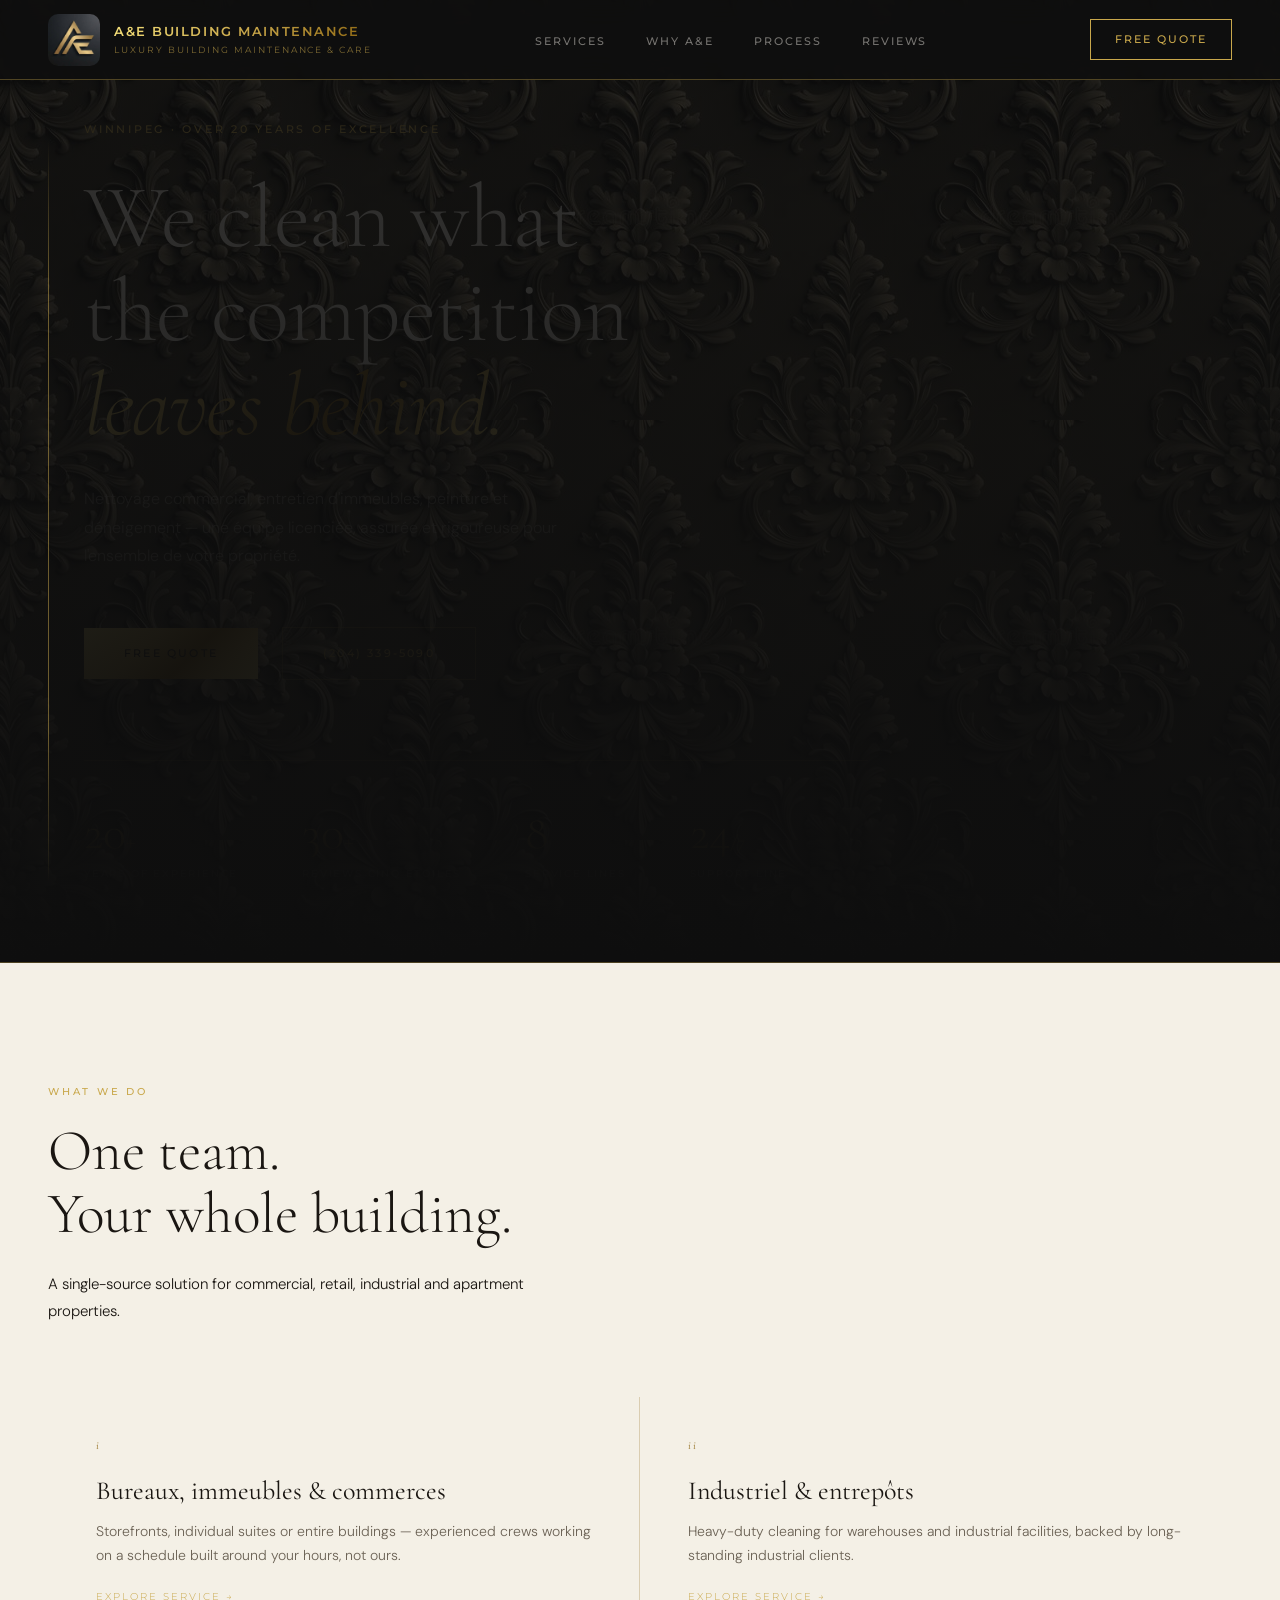
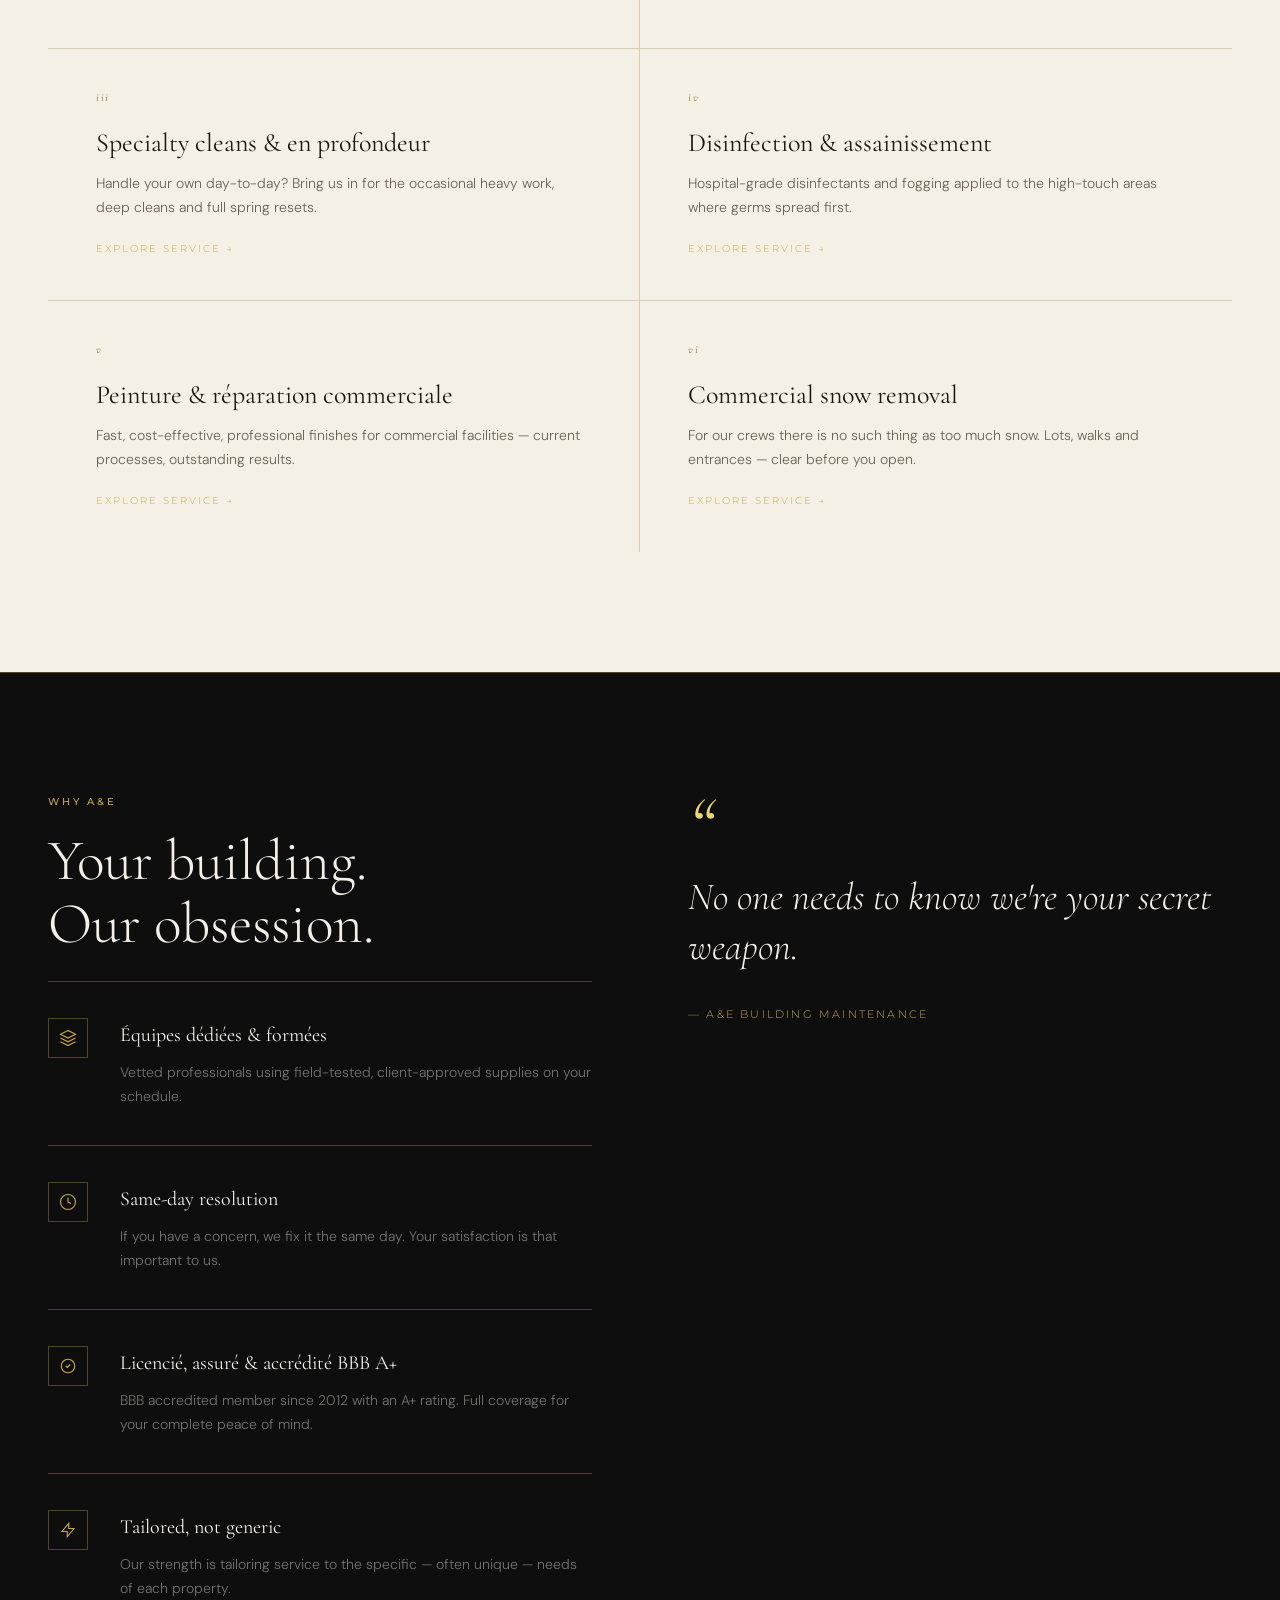
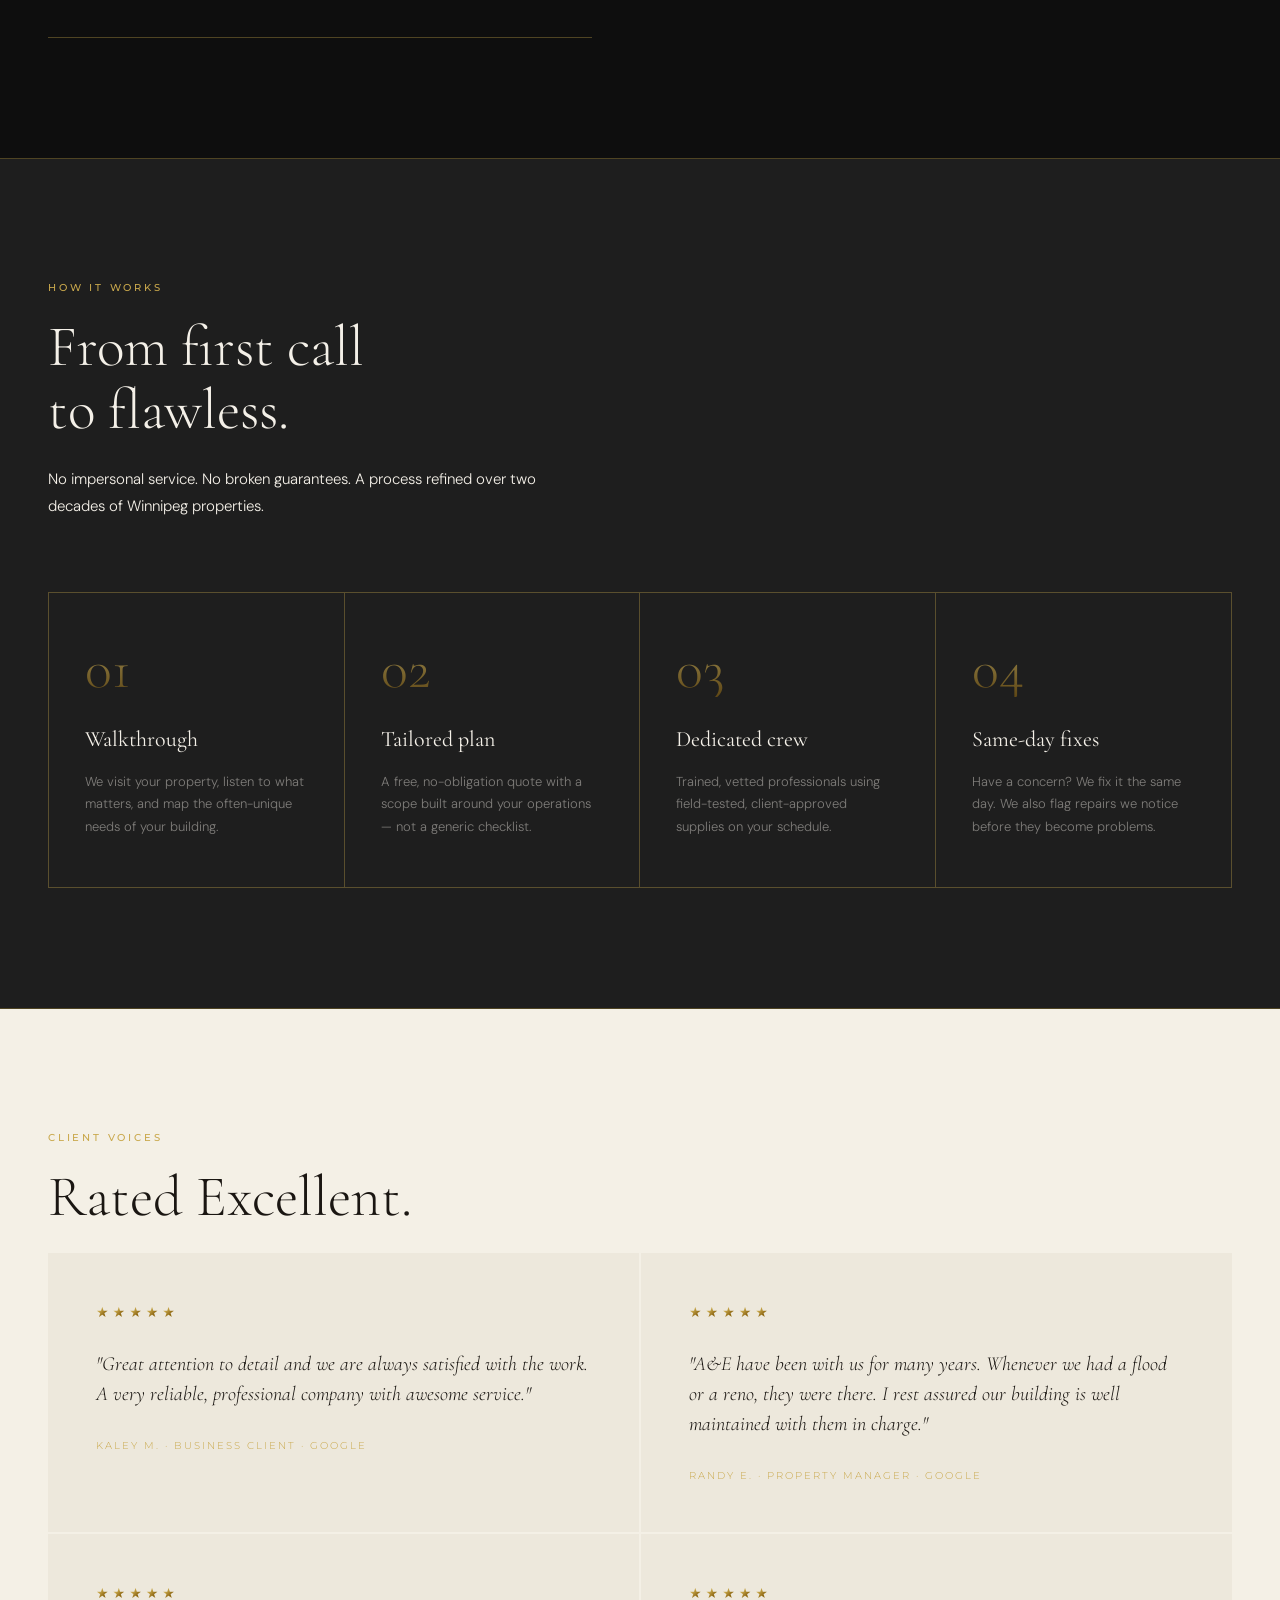
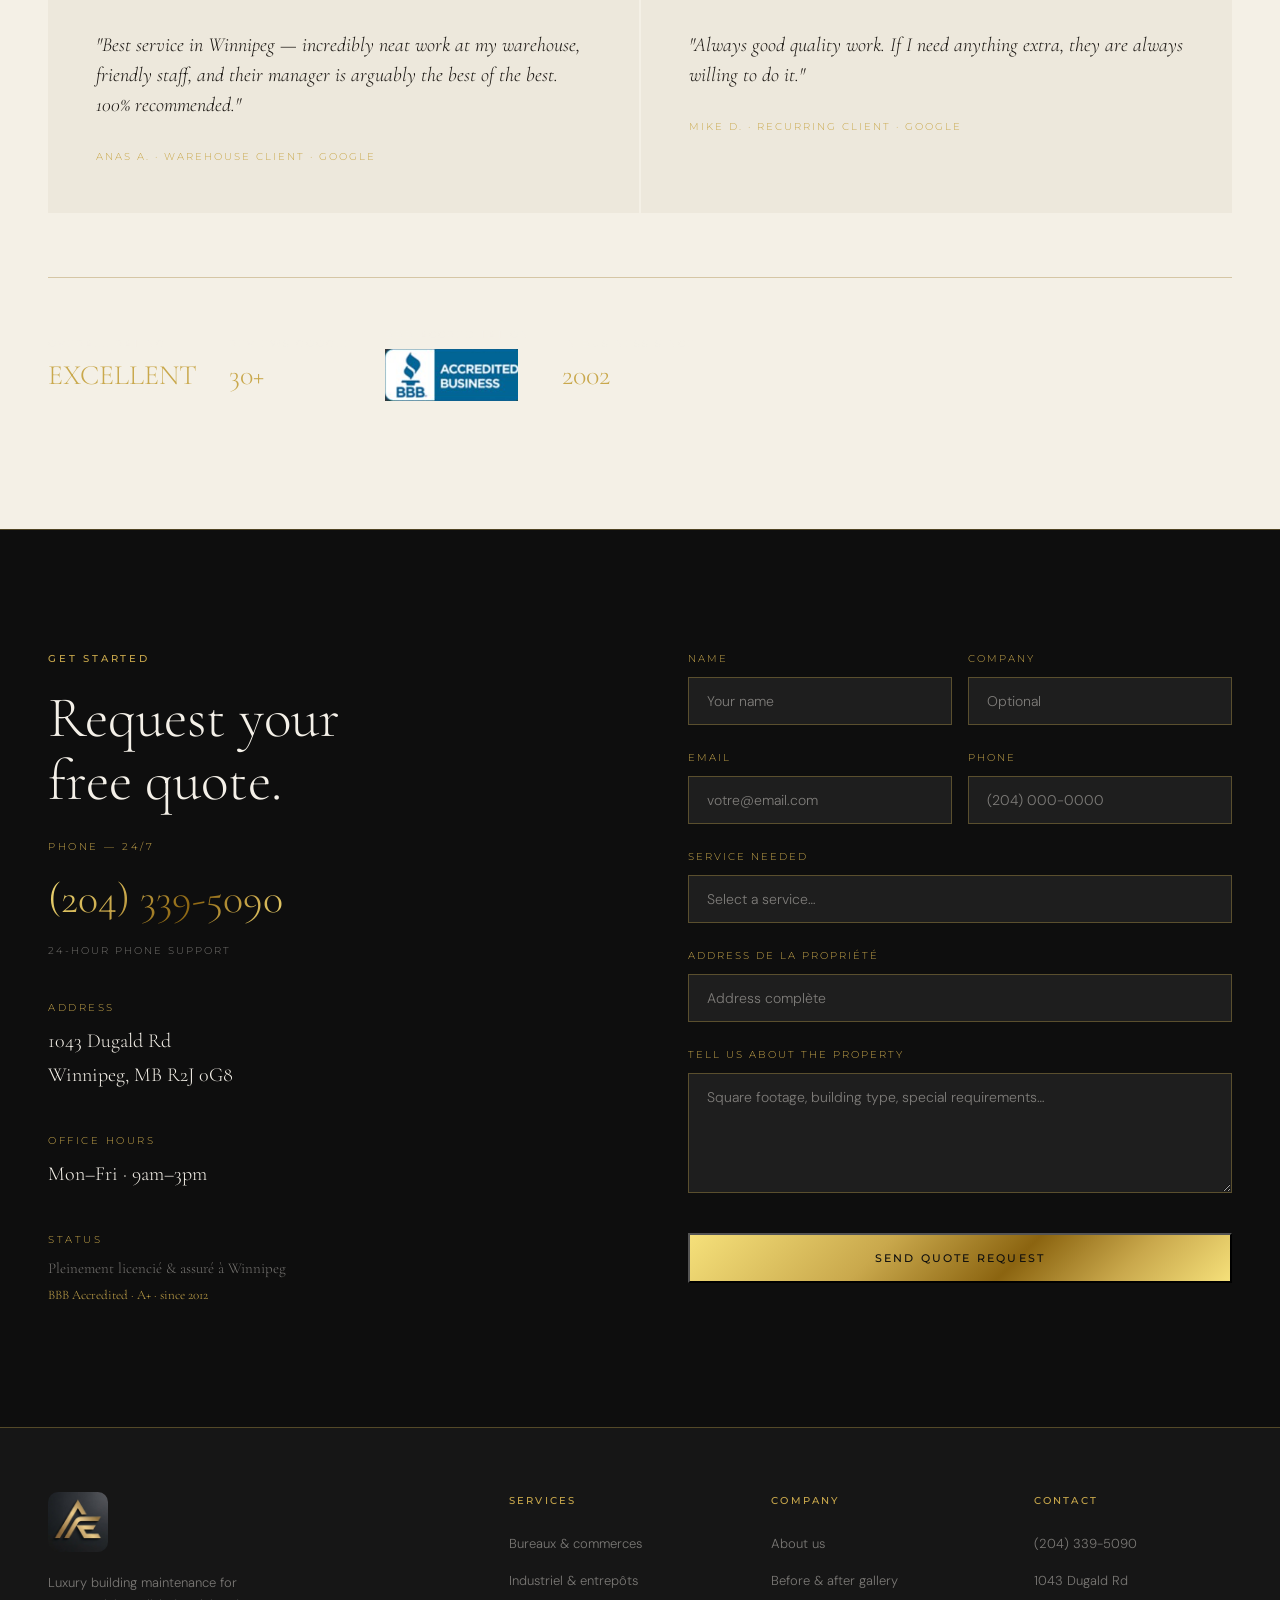
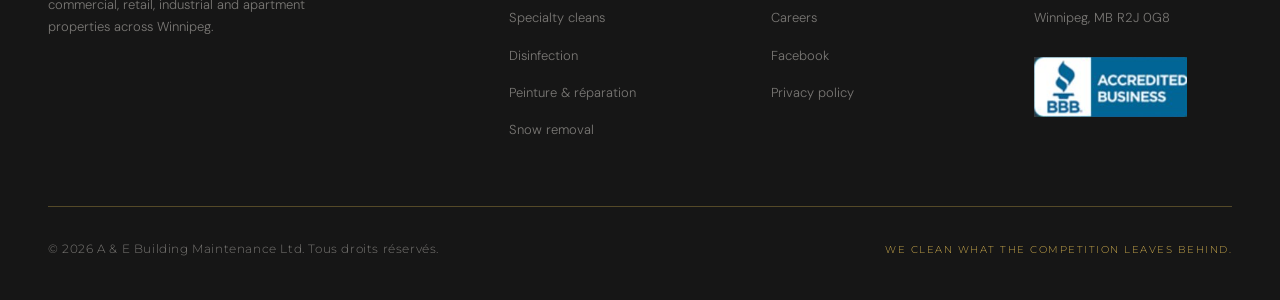
==== index.html @ 3b49a5df "Add files via upload" ====
<!DOCTYPE html>
<html lang="en">
<head>
<meta charset="UTF-8">
<meta name="viewport" content="width=device-width, initial-scale=1.0">
<title>A&E Building Maintenance — Luxury Building Maintenance & Care</title>
<link rel="icon" type="image/png" href="https://mgamea.github.io/A-E/assets/favicon.png">
<link rel="apple-touch-icon" href="https://mgamea.github.io/A-E/assets/favicon.png">
<link rel="preconnect" href="https://fonts.googleapis.com">
<link rel="preconnect" href="https://fonts.gstatic.com" crossorigin>
<link href="https://fonts.googleapis.com/css2?family=Cormorant+Garamond:ital,wght@0,300;0,400;0,600;1,300;1,400&family=DM+Sans:wght@300;400;500&family=Montserrat:wght@400;500;600&display=swap" rel="stylesheet">
<style>
/* ─── TOKENS ─────────────────────────────────────── */
:root {
  --black:      #0E0E0E;
  --black-2:    #161616;
  --black-3:    #1E1E1E;
  --gold-hi:    #F5E07A;
  --gold-mid:   #C9A84C;
  --gold-deep:  #8B6410;
  --gold-dim:   rgba(201,168,76,0.18);
  --gold-line:  rgba(201,168,76,0.35);
  --white:      #F4F0E8;
  --muted:      rgba(244,240,232,0.45);
  --cream:      #F4F0E6;
  --cream-2:    #EDE8DC;
  --cream-text: #1A1612;
  --cream-muted:#6B6255;
  --font-disp:  'Cormorant Garamond', Georgia, serif;
  --font-body:  'DM Sans', system-ui, sans-serif;
  --font-util:  'Montserrat', sans-serif;
  --gold-grad:  linear-gradient(135deg, #F5E07A 0%, #C9A84C 35%, #8B6410 60%, #C9A84C 80%, #F5E07A 100%);
  --gold-grad-v:linear-gradient(180deg, #F5E07A 0%, #C9A84C 40%, #8B6410 100%);
}

/* ─── RESET ──────────────────────────────────────── */
*, *::before, *::after { box-sizing: border-box; margin: 0; padding: 0; }
html { scroll-behavior: smooth; }
body {
  background: var(--black);
  color: var(--white);
  font-family: var(--font-body);
  font-weight: 300;
  line-height: 1.7;
  -webkit-font-smoothing: antialiased;
}
img { display: block; max-width: 100%; }
a { color: inherit; text-decoration: none; }

/* ─── GOLD TEXT UTILITY ───────────────────────────── */
.gold {
  background: var(--gold-grad);
  -webkit-background-clip: text;
  -webkit-text-fill-color: transparent;
  background-clip: text;
}
.gold-solid { color: var(--gold-mid); }

/* ─── HAIRLINE ────────────────────────────────────── */
.hairline {
  border: none;
  border-top: 1px solid var(--gold-line);
  margin: 0;
}

/* ─── NAVBAR ─────────────────────────────────────── */
nav {
  position: fixed;
  top: 0; left: 0; right: 0;
  z-index: 100;
  display: flex;
  align-items: center;
  justify-content: space-between;
  padding: 0 48px;
  height: 80px;
  background: rgba(14,14,14,0.88);
  backdrop-filter: blur(14px);
  -webkit-backdrop-filter: blur(14px);
  border-bottom: 1px solid var(--gold-line);
}
.nav-logo img {
  height: 58px;
  width: auto;
  object-fit: contain;
}
.nav-links {
  display: flex;
  gap: 40px;
  list-style: none;
}
.nav-links a {
  font-family: var(--font-util);
  font-size: 11px;
  font-weight: 500;
  letter-spacing: 0.18em;
  text-transform: uppercase;
  color: var(--muted);
  transition: color 0.25s;
}
.nav-links a:hover { color: var(--gold-mid); }
.nav-cta {
  font-family: var(--font-util);
  font-size: 11px;
  font-weight: 500;
  letter-spacing: 0.18em;
  text-transform: uppercase;
  padding: 10px 24px;
  border: 1px solid var(--gold-mid);
  color: var(--gold-mid);
  transition: all 0.3s;
}
.nav-cta:hover {
  background: var(--gold-mid);
  color: var(--black);
}
.nav-hamburger { display: none; cursor: pointer; }
.nav-hamburger span {
  display: block; width: 24px; height: 1px;
  background: var(--gold-mid); margin: 6px 0;
  transition: all 0.3s;
}

/* ─── HERO ───────────────────────────────────────── */
.hero {
  min-height: 100vh;
  display: flex;
  flex-direction: column;
  justify-content: center;
  padding: 120px 48px 80px;
  position: relative;
  overflow: hidden;
  background-image: url('[data-uri]');
  background-size: 420px auto;
  background-repeat: repeat;
  background-position: center top;
}
.hero::before {
  content: '';
  position: absolute;
  top: 0; left: 0; right: 0; bottom: 0;
  background:
    linear-gradient(180deg, rgba(14,14,14,0.82) 0%, rgba(14,14,14,0.92) 60%, rgba(14,14,14,1) 100%),
    radial-gradient(ellipse 60% 50% at 70% 50%, rgba(201,168,76,0.07) 0%, transparent 70%);
  pointer-events: none;
}
/* Signature vertical gold line */
.hero::after {
  content: '';
  position: absolute;
  left: 48px;
  top: 140px;
  bottom: 80px;
  width: 1px;
  background: linear-gradient(180deg, transparent 0%, var(--gold-mid) 20%, var(--gold-mid) 80%, transparent 100%);
  opacity: 0.5;
}
.hero-inner {
  max-width: 820px;
  padding-left: 36px;
}
.hero-eyebrow {
  font-family: var(--font-util);
  font-size: 11px;
  font-weight: 500;
  letter-spacing: 0.25em;
  text-transform: uppercase;
  color: var(--gold-mid);
  margin-bottom: 32px;
}
.hero h1 {
  font-family: var(--font-disp);
  font-size: clamp(52px, 7vw, 96px);
  font-weight: 300;
  line-height: 1.05;
  letter-spacing: -0.01em;
  margin-bottom: 32px;
}
.hero h1 em {
  font-style: italic;
  font-weight: 300;
}
.hero-sub {
  font-family: var(--font-body);
  font-size: 16px;
  font-weight: 300;
  color: var(--muted);
  max-width: 480px;
  margin-bottom: 56px;
  line-height: 1.8;
}
.hero-actions {
  display: flex;
  gap: 24px;
  align-items: center;
  flex-wrap: wrap;
}
.btn-primary {
  font-family: var(--font-util);
  font-size: 11px;
  font-weight: 500;
  letter-spacing: 0.2em;
  text-transform: uppercase;
  padding: 16px 40px;
  background: var(--gold-grad);
  color: var(--black);
  transition: opacity 0.3s;
  display: inline-block;
}
.btn-primary:hover { opacity: 0.85; }
.btn-ghost {
  font-family: var(--font-util);
  font-size: 11px;
  font-weight: 500;
  letter-spacing: 0.2em;
  text-transform: uppercase;
  padding: 16px 40px;
  border: 1px solid var(--gold-line);
  color: var(--gold-mid);
  transition: all 0.3s;
  display: inline-block;
}
.btn-ghost:hover { border-color: var(--gold-mid); background: var(--gold-dim); }
.hero-stats {
  display: flex;
  gap: 64px;
  margin-top: 80px;
  padding-top: 48px;
  border-top: 1px solid var(--gold-line);
}
.stat-num {
  font-family: var(--font-disp);
  font-size: 48px;
  font-weight: 300;
  line-height: 1;
  background: var(--gold-grad-v);
  -webkit-background-clip: text;
  -webkit-text-fill-color: transparent;
  background-clip: text;
}
.stat-label {
  font-family: var(--font-util);
  font-size: 10px;
  font-weight: 500;
  letter-spacing: 0.18em;
  text-transform: uppercase;
  color: var(--muted);
  margin-top: 8px;
}

/* ─── SECTION BASE ───────────────────────────────── */
section { padding: 120px 48px; }
.section-eyebrow {
  font-family: var(--font-util);
  font-size: 10px;
  font-weight: 500;
  letter-spacing: 0.28em;
  text-transform: uppercase;
  color: var(--gold-mid);
  margin-bottom: 20px;
}
.section-title {
  font-family: var(--font-disp);
  font-size: clamp(36px, 4.5vw, 64px);
  font-weight: 300;
  line-height: 1.1;
  margin-bottom: 24px;
  color: inherit;
}
.section-lead {
  font-size: 15px;
  color: inherit;
  opacity: 0.6;
  max-width: 520px;
  line-height: 1.8;
  margin-bottom: 72px;
}

/* ─── SERVICES ───────────────────────────────────── */
.services { background: var(--cream); color: var(--cream-text); }
.services-grid {
  display: grid;
  grid-template-columns: 1fr 1fr;
  gap: 0;
}
.service-item {
  padding: 40px 48px;
  border-bottom: 1px solid rgba(139,100,16,0.25);
  border-right: 1px solid rgba(139,100,16,0.25);
  transition: background 0.3s;
  position: relative;
  overflow: hidden;
  background: var(--cream);
  color: var(--cream-text);
}
.service-item:nth-child(even) { border-right: none; }
.service-item:nth-last-child(-n+2) { border-bottom: none; }
.service-item::before {
  content: '';
  position: absolute;
  inset: 0;
  background: rgba(201,168,76,0.08);
  opacity: 0;
  transition: opacity 0.3s;
}
.service-item:hover::before { opacity: 1; }
.service-num {
  font-family: var(--font-disp);
  font-size: 11px;
  font-weight: 400;
  letter-spacing: 0.15em;
  color: var(--gold-deep);
  margin-bottom: 20px;
  font-style: italic;
}
.service-name {
  font-family: var(--font-disp);
  font-size: 26px;
  font-weight: 400;
  line-height: 1.2;
  margin-bottom: 12px;
}
.service-desc {
  font-size: 14px;
  color: var(--cream-muted);
  line-height: 1.75;
}
.service-arrow {
  display: inline-block;
  margin-top: 20px;
  font-family: var(--font-util);
  font-size: 10px;
  letter-spacing: 0.2em;
  text-transform: uppercase;
  color: var(--gold-mid);
  position: relative;
}
.service-arrow::after {
  content: ' →';
}

/* ─── WHY ────────────────────────────────────────── */
.why { background: var(--black); }
.why-layout {
  display: grid;
  grid-template-columns: 1fr 1fr;
  gap: 96px;
  align-items: start;
}
.why-pillars { display: flex; flex-direction: column; gap: 0; }
.pillar {
  padding: 36px 0;
  border-bottom: 1px solid var(--gold-line);
  display: flex;
  gap: 32px;
  align-items: flex-start;
}
.pillar:first-child { border-top: 1px solid var(--gold-line); }
.pillar-icon {
  width: 40px; height: 40px;
  flex-shrink: 0;
  border: 1px solid var(--gold-line);
  display: flex; align-items: center; justify-content: center;
}
.pillar-icon svg { width: 18px; height: 18px; stroke: var(--gold-mid); fill: none; stroke-width: 1.5; }
.pillar-title {
  font-family: var(--font-disp);
  font-size: 20px;
  font-weight: 400;
  margin-bottom: 8px;
}
.pillar-text { font-size: 14px; color: var(--muted); line-height: 1.75; }
.why-quote {
  position: sticky;
  top: 120px;
}
.why-quote blockquote {
  font-family: var(--font-disp);
  font-size: clamp(28px, 3vw, 44px);
  font-weight: 300;
  font-style: italic;
  line-height: 1.3;
  color: var(--white);
  margin-bottom: 32px;
}
.why-quote blockquote::before {
  content: '\201C';
  display: block;
  font-size: 80px;
  line-height: 0.8;
  margin-bottom: 16px;
  background: var(--gold-grad);
  -webkit-background-clip: text;
  -webkit-text-fill-color: transparent;
  background-clip: text;
}
.why-sig {
  font-family: var(--font-util);
  font-size: 11px;
  letter-spacing: 0.2em;
  text-transform: uppercase;
  color: var(--gold-mid);
}

/* ─── PROCESS ────────────────────────────────────── */
.process { background: var(--black-3); }
.process-steps {
  display: grid;
  grid-template-columns: repeat(4, 1fr);
  gap: 0;
  border: 1px solid var(--gold-line);
}
.process-step {
  padding: 48px 36px;
  border-right: 1px solid var(--gold-line);
  position: relative;
}
.process-step:last-child { border-right: none; }
.process-step-num {
  font-family: var(--font-disp);
  font-size: 56px;
  font-weight: 300;
  line-height: 1;
  background: var(--gold-grad-v);
  -webkit-background-clip: text;
  -webkit-text-fill-color: transparent;
  background-clip: text;
  margin-bottom: 24px;
  opacity: 0.6;
}
.process-step-title {
  font-family: var(--font-disp);
  font-size: 22px;
  font-weight: 400;
  margin-bottom: 12px;
}
.process-step-text { font-size: 13px; color: var(--muted); line-height: 1.75; }

/* ─── REVIEWS ────────────────────────────────────── */
.reviews { background: var(--cream); color: var(--cream-text); }
.reviews-grid {
  display: grid;
  grid-template-columns: repeat(2, 1fr);
  gap: 2px;
}
.review-card {
  background: var(--cream-2);
  padding: 48px;
  position: relative;
  color: var(--cream-text);
}
.review-stars {
  display: flex; gap: 4px; margin-bottom: 24px;
}
.review-stars span {
  font-size: 14px;
  background: var(--gold-grad);
  -webkit-background-clip: text;
  -webkit-text-fill-color: transparent;
  background-clip: text;
}
.review-text {
  font-family: var(--font-disp);
  font-size: 20px;
  font-weight: 300;
  font-style: italic;
  line-height: 1.5;
  margin-bottom: 28px;
  color: var(--cream-text);
}
.review-author {
  font-family: var(--font-util);
  font-size: 10px;
  letter-spacing: 0.2em;
  text-transform: uppercase;
  color: var(--gold-mid);
}
.reviews-badge {
  margin-top: 64px;
  display: flex;
  align-items: center;
  gap: 32px;
  padding-top: 48px;
  border-top: 1px solid rgba(139,100,16,0.3);
}
.badge-label {
  font-family: var(--font-util);
  font-size: 10px;
  letter-spacing: 0.2em;
  text-transform: uppercase;
  color: var(--muted);
}
.badge-val {
  font-family: var(--font-disp);
  font-size: 28px;
  font-weight: 300;
  color: var(--gold-mid);
}

/* ─── CONTACT ────────────────────────────────────── */
.contact { background: var(--black); }
.contact-layout {
  display: grid;
  grid-template-columns: 1fr 1fr;
  gap: 96px;
  align-items: start;
}
.contact-info { display: flex; flex-direction: column; gap: 40px; }
.contact-item-label {
  font-family: var(--font-util);
  font-size: 10px;
  letter-spacing: 0.25em;
  text-transform: uppercase;
  color: var(--gold-mid);
  margin-bottom: 8px;
}
.contact-item-val {
  font-family: var(--font-disp);
  font-size: 20px;
  font-weight: 300;
}
.contact-phone {
  font-family: var(--font-disp);
  font-size: 42px;
  font-weight: 300;
  background: var(--gold-grad);
  -webkit-background-clip: text;
  -webkit-text-fill-color: transparent;
  background-clip: text;
  display: inline-block;
  margin-bottom: 8px;
}
.contact-phone-sub {
  font-family: var(--font-util);
  font-size: 10px;
  letter-spacing: 0.2em;
  text-transform: uppercase;
  color: var(--muted);
}
/* Form */
.form-group { margin-bottom: 24px; }
.form-group label {
  display: block;
  font-family: var(--font-util);
  font-size: 10px;
  letter-spacing: 0.2em;
  text-transform: uppercase;
  color: var(--gold-mid);
  margin-bottom: 10px;
}
.form-group input,
.form-group select,
.form-group textarea {
  width: 100%;
  background: var(--black-3);
  border: 1px solid var(--gold-line);
  color: var(--white);
  font-family: var(--font-body);
  font-size: 14px;
  font-weight: 300;
  padding: 14px 18px;
  outline: none;
  transition: border-color 0.25s;
  appearance: none;
}
.form-group input::placeholder,
.form-group textarea::placeholder { color: var(--muted); }
.form-group input:focus,
.form-group select:focus,
.form-group textarea:focus { border-color: var(--gold-mid); }
.form-group textarea { resize: vertical; min-height: 120px; }
.form-group select { cursor: pointer; color: var(--muted); }
.form-row { display: grid; grid-template-columns: 1fr 1fr; gap: 16px; }
.form-submit { width: 100%; margin-top: 8px; cursor: pointer; }

/* ─── FOOTER ─────────────────────────────────────── */
footer {
  background: var(--black-2);
  border-top: 1px solid var(--gold-line);
  padding: 64px 48px 40px;
}
.footer-grid {
  display: grid;
  grid-template-columns: 2fr 1fr 1fr 1fr;
  gap: 64px;
  margin-bottom: 64px;
}
.footer-logo img { height: 52px; margin-bottom: 20px; }
.footer-tagline {
  font-size: 13px;
  color: var(--muted);
  line-height: 1.7;
  max-width: 260px;
}
.footer-col-title {
  font-family: var(--font-util);
  font-size: 10px;
  font-weight: 500;
  letter-spacing: 0.22em;
  text-transform: uppercase;
  color: var(--gold-mid);
  margin-bottom: 20px;
}
.footer-links { list-style: none; display: flex; flex-direction: column; gap: 10px; }
.footer-links a {
  font-size: 13px;
  color: var(--muted);
  transition: color 0.2s;
}
.footer-links a:hover { color: var(--gold-mid); }
.footer-bottom {
  display: flex;
  justify-content: space-between;
  align-items: center;
  padding-top: 32px;
  border-top: 1px solid var(--gold-line);
}
.footer-copy {
  font-size: 12px;
  color: var(--muted);
  font-family: var(--font-util);
  letter-spacing: 0.05em;
}
.footer-bbb {
  font-family: var(--font-util);
  font-size: 10px;
  letter-spacing: 0.15em;
  text-transform: uppercase;
  color: var(--gold-mid);
}

/* ─── SCROLL REVEAL ──────────────────────────────── */
.reveal {
  opacity: 0;
  transform: translateY(28px);
  transition: opacity 0.7s ease, transform 0.7s ease;
}
.reveal.visible { opacity: 1; transform: none; }

/* ─── RESPONSIVE ─────────────────────────────────── */
@media (max-width: 900px) {
  nav { padding: 0 24px; }
  .nav-links { display: none; }
  .nav-hamburger { display: block; }
  section { padding: 80px 24px; }
  .hero { padding: 100px 24px 60px; }
  .hero::after { left: 24px; top: 100px; }
  .hero-inner { padding-left: 24px; }
  .hero-stats { gap: 32px; flex-wrap: wrap; }
  .services-grid { grid-template-columns: 1fr; }
  .service-item { border-right: none !important; }
  .service-item:last-child { border-bottom: none; }
  .why-layout { grid-template-columns: 1fr; gap: 48px; }
  .why-quote { position: static; }
  .process-steps { grid-template-columns: 1fr 1fr; }
  .process-step:nth-child(2) { border-right: none; }
  .process-step:nth-child(3) { border-top: 1px solid var(--gold-line); }
  .reviews-grid { grid-template-columns: 1fr; }
  .contact-layout { grid-template-columns: 1fr; gap: 48px; }
  .footer-grid { grid-template-columns: 1fr 1fr; gap: 40px; }
  .footer-bottom { flex-direction: column; gap: 12px; text-align: center; }
}
@media (max-width: 540px) {
  .hero h1 { font-size: 42px; }
  .process-steps { grid-template-columns: 1fr; }
  .process-step { border-right: none !important; border-top: 1px solid var(--gold-line); }
  .process-step:first-child { border-top: none; }
  .footer-grid { grid-template-columns: 1fr; }
  .form-row { grid-template-columns: 1fr; }
}
@media (prefers-reduced-motion: reduce) {
  .reveal { opacity: 1; transform: none; transition: none; }
}
</style>
</head>
<body>

<!-- ═══════════════════════════════════════════════ NAV -->
<nav>
  <a class="nav-logo" href="#" style="display:flex;align-items:center;gap:14px;text-decoration:none;">
    <img src="[data-uri]" alt="A&E Building Maintenance" style="height:52px;width:52px;object-fit:cover;border-radius:10px;">
    <div style="display:flex;flex-direction:column;gap:7px;">
      <span style="font-family:'Montserrat',sans-serif;font-size:13px;font-weight:600;letter-spacing:0.12em;background:linear-gradient(135deg,#F5E07A,#C9A84C,#8B6410);-webkit-background-clip:text;-webkit-text-fill-color:transparent;background-clip:text;line-height:1;">A&amp;E BUILDING MAINTENANCE</span>
      <span style="font-family:'Montserrat',sans-serif;font-size:9px;font-weight:400;letter-spacing:0.22em;color:rgba(201,168,76,0.6);line-height:1;">LUXURY BUILDING MAINTENANCE &amp; CARE</span>
    </div>
  </a>
  <ul class="nav-links">
    <li><a href="#services">Services</a></li>
    <li><a href="#why">Why A&E</a></li>
    <li><a href="#process">Process</a></li>
    <li><a href="#reviews">Reviews</a></li>
  </ul>
  <a class="nav-cta" href="#contact">Free quote</a>
  <div class="nav-hamburger" aria-label="Menu">
    <span></span><span></span><span></span>
  </div>
</nav>

<!-- ═══════════════════════════════════════════════ HERO -->
<section class="hero" id="home">
  <div class="hero-inner">
    <p class="hero-eyebrow reveal">Winnipeg · Over 20 years of excellence</p>
    <h1 class="reveal">
      We clean what<br>
      the competition<br>
      <em class="gold">leaves behind.</em>
    </h1>
    <p class="hero-sub reveal">
      Nettoyage commercial, entretien d'immeubles, peinture et déneigement — 
      une équipe licenciée, assurée et rigoureuse pour l'ensemble de votre propriété.
    </p>
    <div class="hero-actions reveal">
      <a class="btn-primary" href="#contact">Free quote</a>
      <a class="btn-ghost" href="tel:+12043395090">(204) 339-5090</a>
    </div>
    <div class="hero-stats reveal">
      <div>
        <div class="stat-num">20<span style="font-size:0.5em">+</span></div>
        <div class="stat-label">Years of experience</div>
      </div>
      <div>
        <div class="stat-num">30<span style="font-size:0.5em">+</span></div>
        <div class="stat-label">Reviews cinq étoiles</div>
      </div>
      <div>
        <div class="stat-num">8</div>
        <div class="stat-label">Service lines</div>
      </div>
      <div>
        <div class="stat-num">24<span style="font-size:0.4em; font-style:italic">/7</span></div>
        <div class="stat-label">Support line</div>
      </div>
    </div>
  </div>
</section>

<hr class="hairline">

<!-- ═══════════════════════════════════════════════ SERVICES -->
<section class="services" id="services">
  <p class="section-eyebrow reveal">What we do</p>
  <h2 class="section-title reveal">One team.<br>Your whole building.</h2>
  <p class="section-lead reveal">A single-source solution for commercial, retail, industrial and apartment properties.</p>

  <div class="services-grid">
    <div class="service-item reveal">
      <div class="service-num">i</div>
      <h3 class="service-name">Bureaux, immeubles & commerces</h3>
      <p class="service-desc">Storefronts, individual suites or entire buildings — experienced crews working on a schedule built around your hours, not ours.</p>
      <span class="service-arrow gold-solid">Explore service</span>
    </div>
    <div class="service-item reveal">
      <div class="service-num">ii</div>
      <h3 class="service-name">Industriel & entrepôts</h3>
      <p class="service-desc">Heavy-duty cleaning for warehouses and industrial facilities, backed by long-standing industrial clients.</p>
      <span class="service-arrow gold-solid">Explore service</span>
    </div>
    <div class="service-item reveal">
      <div class="service-num">iii</div>
      <h3 class="service-name">Specialty cleans & en profondeur</h3>
      <p class="service-desc">Handle your own day-to-day? Bring us in for the occasional heavy work, deep cleans and full spring resets.</p>
      <span class="service-arrow gold-solid">Explore service</span>
    </div>
    <div class="service-item reveal">
      <div class="service-num">iv</div>
      <h3 class="service-name">Disinfection & assainissement</h3>
      <p class="service-desc">Hospital-grade disinfectants and fogging applied to the high-touch areas where germs spread first.</p>
      <span class="service-arrow gold-solid">Explore service</span>
    </div>
    <div class="service-item reveal">
      <div class="service-num">v</div>
      <h3 class="service-name">Peinture & réparation commerciale</h3>
      <p class="service-desc">Fast, cost-effective, professional finishes for commercial facilities — current processes, outstanding results.</p>
      <span class="service-arrow gold-solid">Explore service</span>
    </div>
    <div class="service-item reveal">
      <div class="service-num">vi</div>
      <h3 class="service-name">Commercial snow removal</h3>
      <p class="service-desc">For our crews there is no such thing as too much snow. Lots, walks and entrances — clear before you open.</p>
      <span class="service-arrow gold-solid">Explore service</span>
    </div>
  </div>
</section>

<hr class="hairline">

<!-- ═══════════════════════════════════════════════ WHY -->
<section class="why" id="why">
  <div class="why-layout">
    <div>
      <p class="section-eyebrow reveal">Why A&E</p>
      <h2 class="section-title reveal">Your building.<br>Our obsession.</h2>
      <div class="why-pillars reveal">
        <div class="pillar">
          <div class="pillar-icon">
            <svg viewBox="0 0 24 24"><path d="M12 2L2 7l10 5 10-5-10-5zM2 17l10 5 10-5M2 12l10 5 10-5"/></svg>
          </div>
          <div>
            <div class="pillar-title">Équipes dédiées & formées</div>
            <p class="pillar-text">Vetted professionals using field-tested, client-approved supplies on your schedule.</p>
          </div>
        </div>
        <div class="pillar">
          <div class="pillar-icon">
            <svg viewBox="0 0 24 24"><circle cx="12" cy="12" r="10"/><path d="M12 6v6l4 2"/></svg>
          </div>
          <div>
            <div class="pillar-title">Same-day resolution</div>
            <p class="pillar-text">If you have a concern, we fix it the same day. Your satisfaction is that important to us.</p>
          </div>
        </div>
        <div class="pillar">
          <div class="pillar-icon">
            <svg viewBox="0 0 24 24"><path d="M9 12l2 2 4-4m6 2a9 9 0 11-18 0 9 9 0 0118 0z"/></svg>
          </div>
          <div>
            <div class="pillar-title">Licencié, assuré & accrédité BBB A+</div>
            <p class="pillar-text">BBB accredited member since 2012 with an A+ rating. Full coverage for your complete peace of mind.</p>
          </div>
        </div>
        <div class="pillar">
          <div class="pillar-icon">
            <svg viewBox="0 0 24 24"><path d="M13 10V3L4 14h7v7l9-11h-7z"/></svg>
          </div>
          <div>
            <div class="pillar-title">Tailored, not generic</div>
            <p class="pillar-text">Our strength is tailoring service to the specific — often unique — needs of each property.</p>
          </div>
        </div>
      </div>
    </div>
    <div class="why-quote reveal">
      <blockquote>
        No one needs to know we're your secret weapon.
      </blockquote>
      <p class="why-sig">— A&E Building Maintenance</p>
    </div>
  </div>
</section>

<hr class="hairline">

<!-- ═══════════════════════════════════════════════ PROCESS -->
<section class="process" id="process">
  <p class="section-eyebrow reveal">How it works</p>
  <h2 class="section-title reveal">From first call<br>to flawless.</h2>
  <p class="section-lead reveal">No impersonal service. No broken guarantees. A process refined over two decades of Winnipeg properties.</p>

  <div class="process-steps reveal">
    <div class="process-step">
      <div class="process-step-num">01</div>
      <h3 class="process-step-title">Walkthrough</h3>
      <p class="process-step-text">We visit your property, listen to what matters, and map the often-unique needs of your building.</p>
    </div>
    <div class="process-step">
      <div class="process-step-num">02</div>
      <h3 class="process-step-title">Tailored plan</h3>
      <p class="process-step-text">A free, no-obligation quote with a scope built around your operations — not a generic checklist.</p>
    </div>
    <div class="process-step">
      <div class="process-step-num">03</div>
      <h3 class="process-step-title">Dedicated crew</h3>
      <p class="process-step-text">Trained, vetted professionals using field-tested, client-approved supplies on your schedule.</p>
    </div>
    <div class="process-step">
      <div class="process-step-num">04</div>
      <h3 class="process-step-title">Same-day fixes</h3>
      <p class="process-step-text">Have a concern? We fix it the same day. We also flag repairs we notice before they become problems.</p>
    </div>
  </div>
</section>

<hr class="hairline">

<!-- ═══════════════════════════════════════════════ REVIEWS -->
<section class="reviews" id="reviews">
  <p class="section-eyebrow reveal">Client voices</p>
  <h2 class="section-title reveal">Rated Excellent.</h2>

  <div class="reviews-grid">
    <div class="review-card reveal">
      <div class="review-stars">
        <span>★</span><span>★</span><span>★</span><span>★</span><span>★</span>
      </div>
      <p class="review-text">"Great attention to detail and we are always satisfied with the work. A very reliable, professional company with awesome service."</p>
      <p class="review-author">Kaley M. · Business client · Google</p>
    </div>
    <div class="review-card reveal">
      <div class="review-stars">
        <span>★</span><span>★</span><span>★</span><span>★</span><span>★</span>
      </div>
      <p class="review-text">"A&E have been with us for many years. Whenever we had a flood or a reno, they were there. I rest assured our building is well maintained with them in charge."</p>
      <p class="review-author">Randy E. · Property manager · Google</p>
    </div>
    <div class="review-card reveal">
      <div class="review-stars">
        <span>★</span><span>★</span><span>★</span><span>★</span><span>★</span>
      </div>
      <p class="review-text">"Best service in Winnipeg — incredibly neat work at my warehouse, friendly staff, and their manager is arguably the best of the best. 100% recommended."</p>
      <p class="review-author">Anas A. · Warehouse client · Google</p>
    </div>
    <div class="review-card reveal">
      <div class="review-stars">
        <span>★</span><span>★</span><span>★</span><span>★</span><span>★</span>
      </div>
      <p class="review-text">"Always good quality work. If I need anything extra, they are always willing to do it."</p>
      <p class="review-author">Mike D. · Recurring client · Google</p>
    </div>
  </div>

  <div class="reviews-badge reveal">
    <div>
      <div class="badge-label">Overall rating</div>
      <div class="badge-val">EXCELLENT</div>
    </div>
    <div>
      <div class="badge-label">Reviews Google</div>
      <div class="badge-val">30+</div>
    </div>
    <div>
      <div class="badge-label">BBB accreditation</div>
      <a href="https://www.bbb.org/ca/mb/winnipeg/profile/janitor-service/a-e-building-maintenance-ltd-0057-25040" target="_blank" rel="noopener" title="BBB Accredited Business — A+ rating" style="display:inline-block;margin-top:6px;">
        <img src="https://mgamea.github.io/A-E/assets/bbb-seal.png" alt="BBB Accredited Business A+" style="height:52px;width:auto;display:block;" onerror="this.outerHTML='<div style=&quot;display:inline-flex;align-items:center;justify-content:center;background:#003f87;color:#fff;font-family:Arial,sans-serif;font-size:11px;font-weight:700;letter-spacing:0.05em;padding:6px 12px;gap:6px;border-radius:3px;&quot;><span style=&quot;font-size:18px;font-weight:900;line-height:1;&quot;>BBB</span><div><div style=&quot;font-size:8px;letter-spacing:0.1em;opacity:0.85;&quot;>ACCREDITED</div><div style=&quot;font-size:11px;&quot;>A+</div></div></div>'">
      </a>
    </div>
    <div>
      <div class="badge-label">In business since</div>
      <div class="badge-val">2002</div>
    </div>
  </div>
</section>

<hr class="hairline">

<!-- ═══════════════════════════════════════════════ CONTACT -->
<section class="contact" id="contact">
  <div class="contact-layout">
    <div>
      <p class="section-eyebrow reveal">Get started</p>
      <h2 class="section-title reveal">Request your<br>free quote.</h2>
      <div class="contact-info reveal">
        <div>
          <div class="contact-item-label">Phone — 24/7</div>
          <a class="contact-phone" href="tel:+12043395090">(204) 339-5090</a>
          <div class="contact-phone-sub">24-hour phone support</div>
        </div>
        <div>
          <div class="contact-item-label">Address</div>
          <div class="contact-item-val">1043 Dugald Rd<br>Winnipeg, MB R2J 0G8</div>
        </div>
        <div>
          <div class="contact-item-label">Office hours</div>
          <div class="contact-item-val">Mon–Fri · 9am–3pm</div>
        </div>
        <div>
          <div class="contact-item-label">Status</div>
          <div class="contact-item-val" style="font-size:15px; color:var(--muted);">Pleinement licencié & assuré à Winnipeg<br>
          <span class="gold-solid" style="font-size:13px;">BBB Accredited · A+ · since 2012</span></div>
        </div>
      </div>
    </div>

    <div class="reveal">
      <div class="form-row">
        <div class="form-group">
          <label for="name">Name</label>
          <input type="text" id="name" placeholder="Your name">
        </div>
        <div class="form-group">
          <label for="company">Company</label>
          <input type="text" id="company" placeholder="Optional">
        </div>
      </div>
      <div class="form-row">
        <div class="form-group">
          <label for="email">Email</label>
          <input type="email" id="email" placeholder="votre@email.com">
        </div>
        <div class="form-group">
          <label for="phone">Phone</label>
          <input type="tel" id="phone" placeholder="(204) 000-0000">
        </div>
      </div>
      <div class="form-group">
        <label for="service">Service needed</label>
        <select id="service">
          <option value="">Select a service…</option>
          <option>Bureaux, immeubles & commerces</option>
          <option>Industriel & entrepôts</option>
          <option>Specialty / deep clean</option>
          <option>Disinfection & assainissement</option>
          <option>Peinture & réparation commerciale</option>
          <option>Commercial snow removal</option>
          <option>Multiple / not sure yet</option>
        </select>
      </div>
      <div class="form-group">
        <label for="address">Address de la propriété</label>
        <input type="text" id="address" placeholder="Address complète">
      </div>
      <div class="form-group">
        <label for="message">Tell us about the property</label>
        <textarea id="message" placeholder="Square footage, building type, special requirements…"></textarea>
      </div>
      <button class="btn-primary form-submit" id="form-btn" onclick="handleSubmit()">Send quote request</button>
      <div id="form-success" style="display:none; margin-top:20px; padding:18px 24px; border:1px solid var(--gold-line); font-family:var(--font-util); font-size:12px; letter-spacing:0.15em; text-transform:uppercase; color:var(--gold-mid);">&#10003; &nbsp;Request sent &mdash; we'll get back to you within 24 hours</div>
      <div id="form-error" style="display:none; margin-top:20px; padding:18px 24px; border:1px solid rgba(226,75,74,0.4); font-family:var(--font-util); font-size:12px; letter-spacing:0.15em; text-transform:uppercase; color:#E24B4A;">&#10005; &nbsp;Sending failed &mdash; please call us at (204) 339-5090</div>
    </div>
  </div>
</section>

<!-- ═══════════════════════════════════════════════ FOOTER -->
<footer>
  <div class="footer-grid">
    <div>
      <div class="footer-logo">
        <img src="[data-uri]" alt="A&E Building Maintenance" style="height:60px;width:60px;object-fit:cover;border-radius:10px;margin-bottom:20px;">
      </div>
      <p class="footer-tagline">Luxury building maintenance for commercial, retail, industrial and apartment properties across Winnipeg.</p>
    </div>
    <div>
      <div class="footer-col-title">Services</div>
      <ul class="footer-links">
        <li><a href="#">Bureaux & commerces</a></li>
        <li><a href="#">Industriel & entrepôts</a></li>
        <li><a href="#">Specialty cleans</a></li>
        <li><a href="#">Disinfection</a></li>
        <li><a href="#">Peinture & réparation</a></li>
        <li><a href="#">Snow removal</a></li>
      </ul>
    </div>
    <div>
      <div class="footer-col-title">Company</div>
      <ul class="footer-links">
        <li><a href="https://aeservices.ca/about-us/">About us</a></li>
        <li><a href="https://aeservices.ca/beforeafter/">Before &amp; after gallery</a></li>
        <li><a href="https://aeservices.ca/job-application/">Careers</a></li>
        <li><a href="https://www.facebook.com/AEBuildingMaintenance">Facebook</a></li>
        <li><a href="https://aeservices.ca/privacy-policy/">Privacy policy</a></li>
      </ul>
    </div>
    <div>
      <div class="footer-col-title">Contact</div>
      <ul class="footer-links">
        <li><a href="tel:+12043395090" class="gold-solid">(204) 339-5090</a></li>
        <li><a href="#">1043 Dugald Rd</a></li>
        <li><a href="#">Winnipeg, MB R2J 0G8</a></li>
        <li style="margin-top:16px;">
          <a href="https://www.bbb.org/ca/mb/winnipeg/profile/janitor-service/a-e-building-maintenance-ltd-0057-25040" target="_blank" rel="noopener" title="BBB Accredited Business — A+ rating">
            <img src="https://mgamea.github.io/A-E/assets/bbb-seal.png" alt="BBB Accredited Business A+" style="height:60px;width:auto;display:block;" onerror="this.outerHTML='<div style=&quot;display:inline-flex;align-items:center;justify-content:center;background:#003f87;color:#fff;font-family:Arial,sans-serif;font-size:11px;font-weight:700;letter-spacing:0.05em;padding:8px 14px;gap:8px;border-radius:3px;&quot;><span style=&quot;font-size:22px;font-weight:900;line-height:1;&quot;>BBB</span><div><div style=&quot;font-size:9px;letter-spacing:0.1em;opacity:0.85;&quot;>ACCREDITED BUSINESS</div><div style=&quot;font-size:13px;letter-spacing:0.05em;&quot;>A+</div></div></div>'">
          </a>
        </li>
      </ul>
    </div>
  </div>
  <div class="footer-bottom">
    <p class="footer-copy">© 2026 A & E Building Maintenance Ltd. Tous droits réservés.</p>
    <span class="footer-bbb">We clean what the competition leaves behind.</span>
  </div>
</footer>

<script>
/* Scroll reveal */
const revealEls = document.querySelectorAll('.reveal');
const observer = new IntersectionObserver((entries) => {
  entries.forEach((e, i) => {
    if (e.isIntersecting) {
      setTimeout(() => e.target.classList.add('visible'), i * 120);
      observer.unobserve(e.target);
    }
  });
}, { threshold: 0.08 });
revealEls.forEach(el => observer.observe(el));

/* Hero reveals */
document.querySelectorAll('.hero .reveal').forEach((el, i) => {
  setTimeout(() => el.classList.add('visible'), 200 + i * 150);
});

/* Mobile hamburger */
const hamburger = document.querySelector('.nav-hamburger');
const navLinks = document.querySelector('.nav-links');
hamburger.addEventListener('click', () => {
  const open = navLinks.style.display === 'flex';
  navLinks.style.display = open ? 'none' : 'flex';
  navLinks.style.flexDirection = 'column';
  navLinks.style.position = 'absolute';
  navLinks.style.top = '80px';
  navLinks.style.left = '0';
  navLinks.style.right = '0';
  navLinks.style.background = 'rgba(14,14,14,0.97)';
  navLinks.style.padding = '24px 32px';
  navLinks.style.borderBottom = '1px solid rgba(201,168,76,0.3)';
  navLinks.style.gap = '20px';
});

/* Formspree handler */
async function handleSubmit() {
  const btn = document.getElementById('form-btn');
  const name = document.getElementById('name').value.trim();
  const email = document.getElementById('email').value.trim();
  const phone = document.getElementById('phone').value.trim();
  const service = document.getElementById('service').value;
  const address = document.getElementById('address').value.trim();
  const message = document.getElementById('message').value.trim();

  if (!name || !email || !phone) {
    alert('Please fill in at least your name, email and phone.');
    return;
  }

  btn.textContent = 'Sending…';
  btn.style.opacity = '0.6';
  btn.disabled = true;

  try {
    const res = await fetch('https://formspree.io/f/mnjyybar', {
      method: 'POST',
      headers: { 'Accept': 'application/json', 'Content-Type': 'application/json' },
      body: JSON.stringify({ name, email, phone, service, address, message })
    });
    if (res.ok) {
      document.getElementById('form-success').style.display = 'block';
      document.getElementById('form-error').style.display = 'none';
      btn.style.display = 'none';
      ['name','company','email','phone','address','message'].forEach(id => {
        const el = document.getElementById(id);
        if (el) el.value = '';
      });
      document.getElementById('service').selectedIndex = 0;
    } else {
      throw new Error('Formspree error');
    }
  } catch(err) {
    document.getElementById('form-error').style.display = 'block';
    btn.textContent = 'Send quote request';
    btn.style.opacity = '1';
    btn.disabled = false;
  }
}


</script>
</body>
</html>
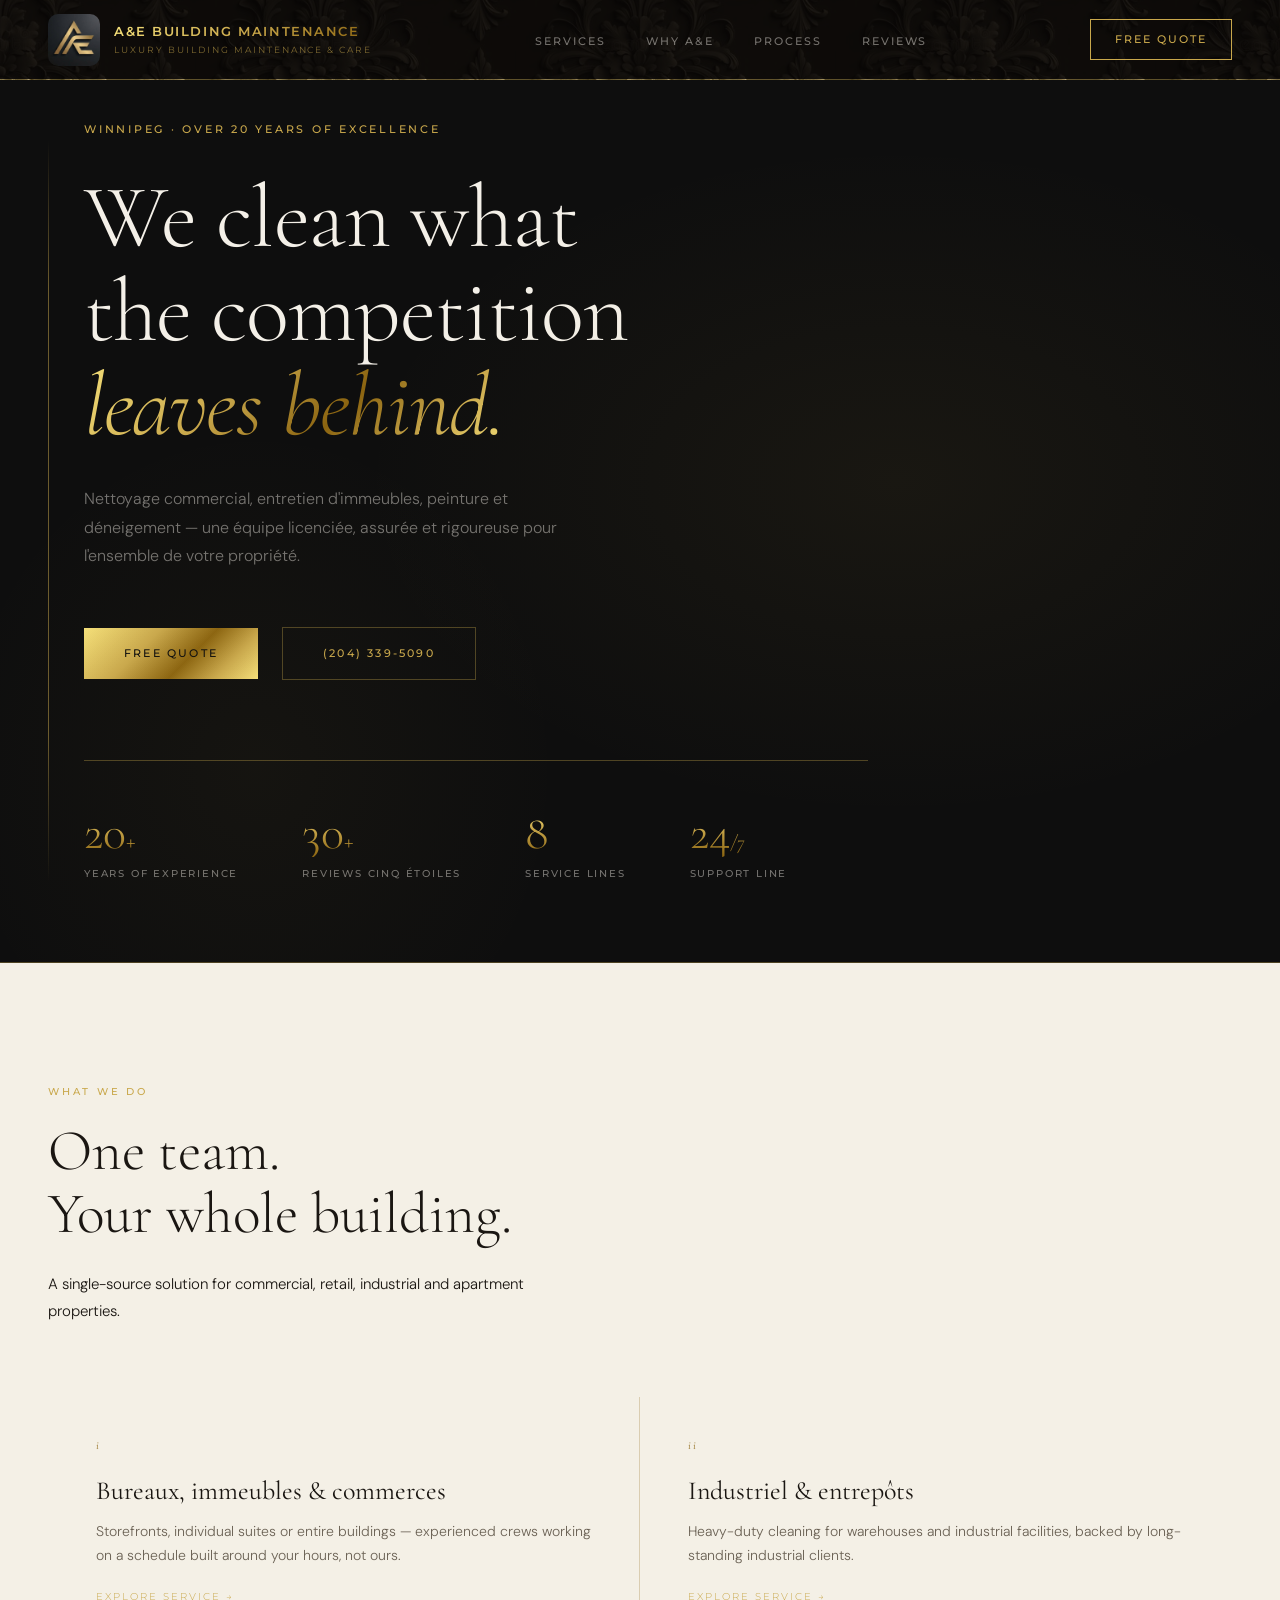
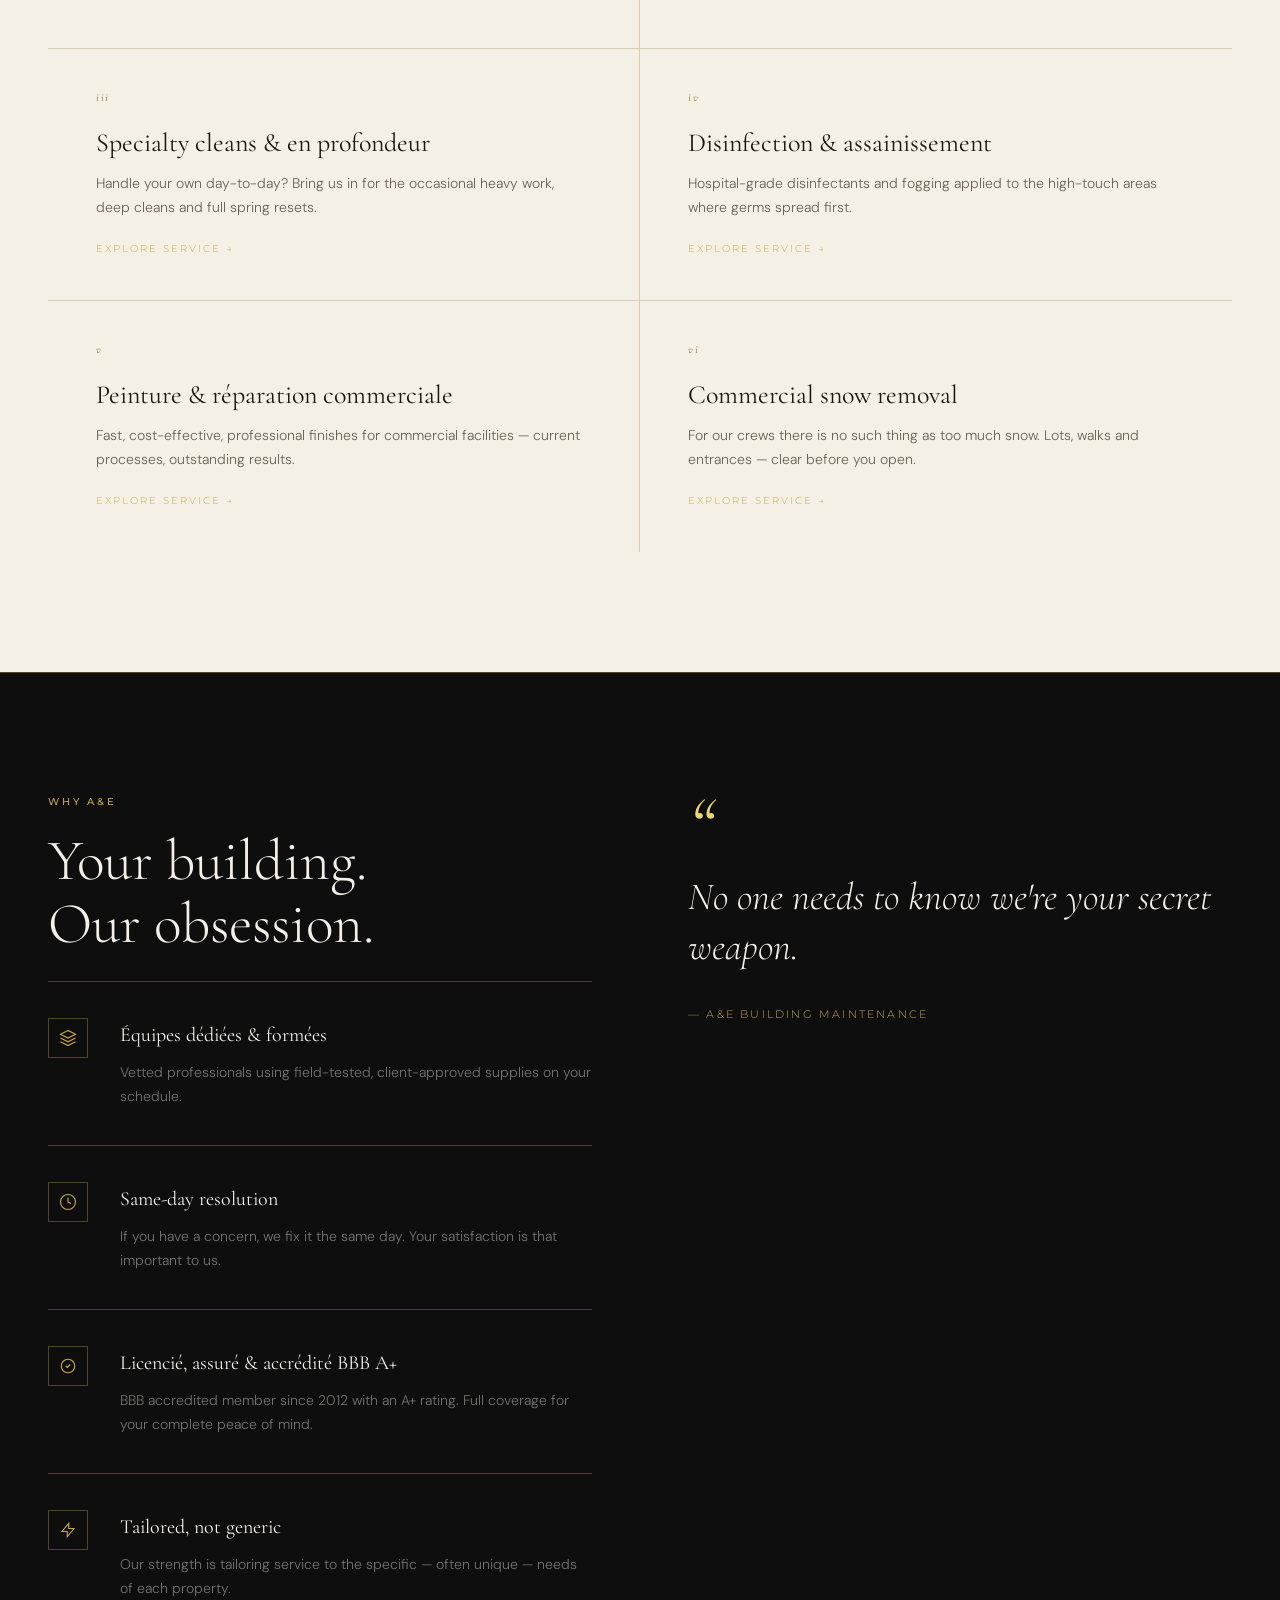
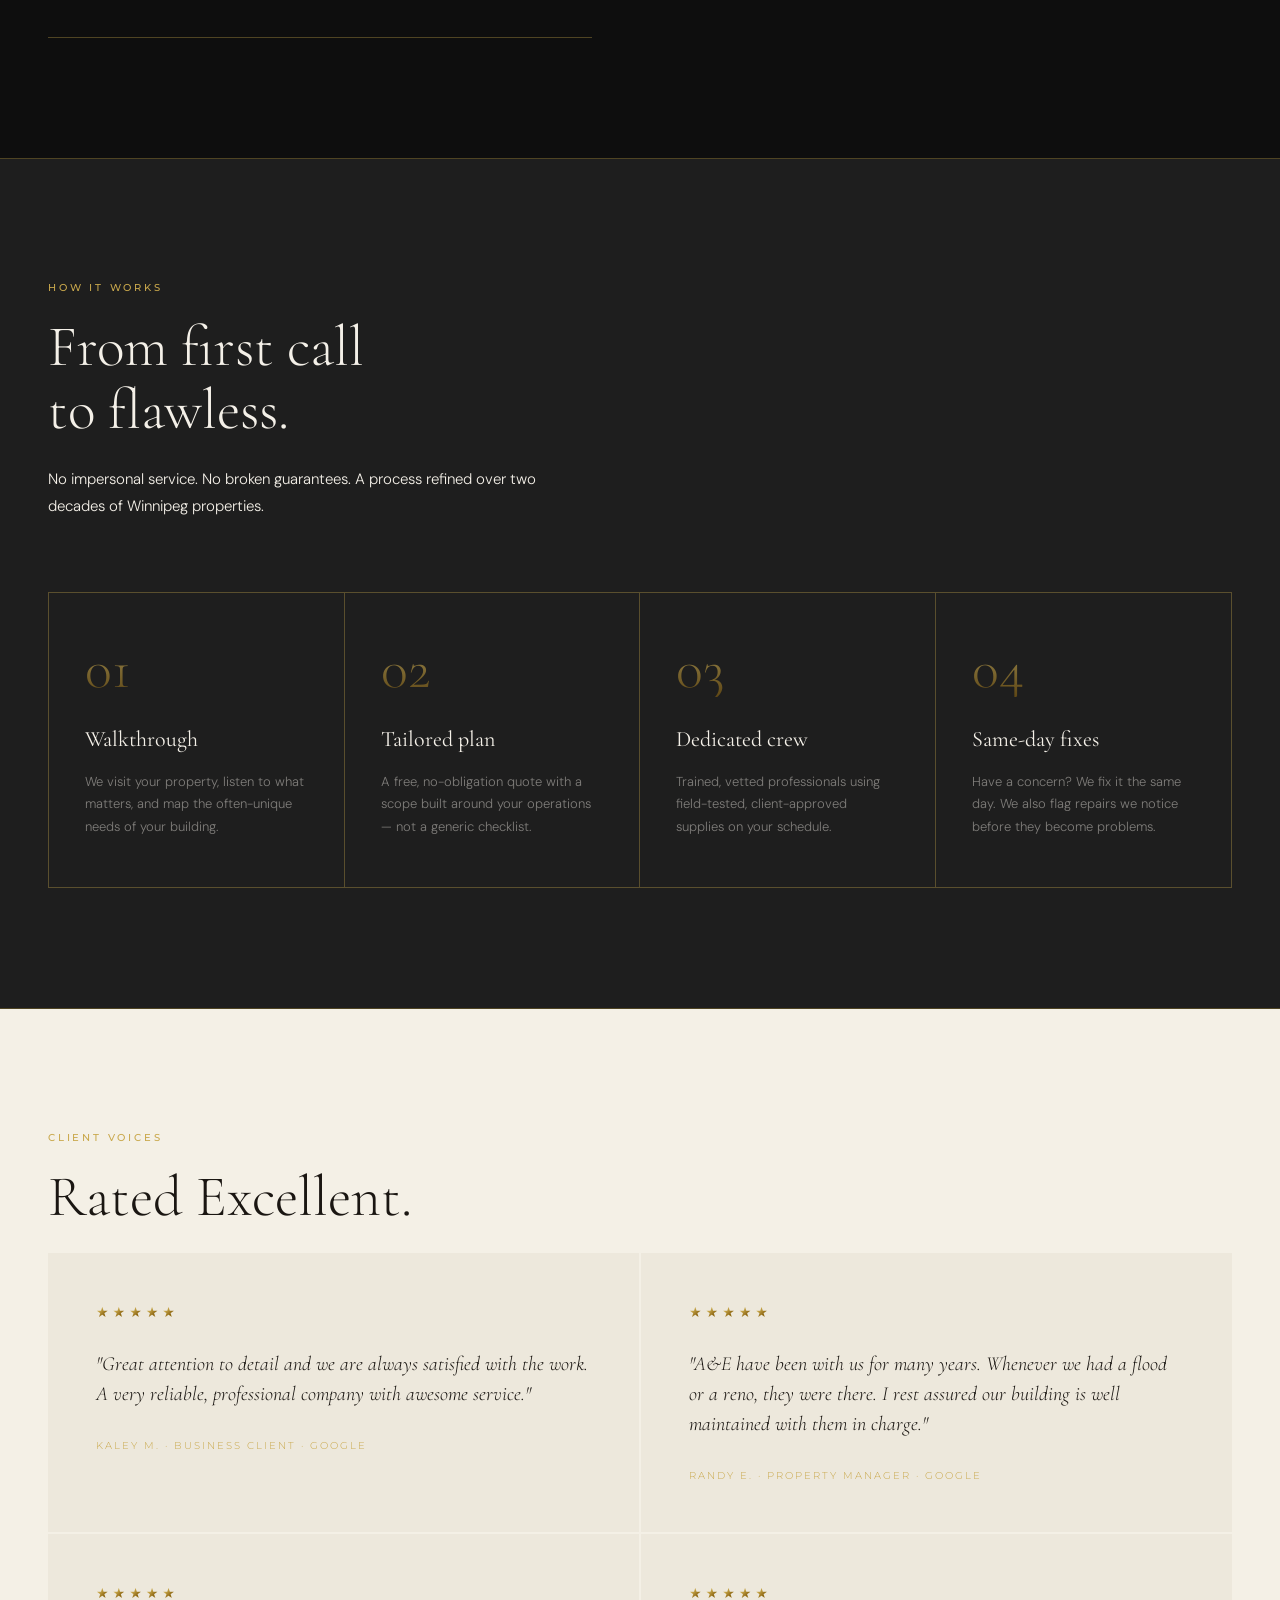
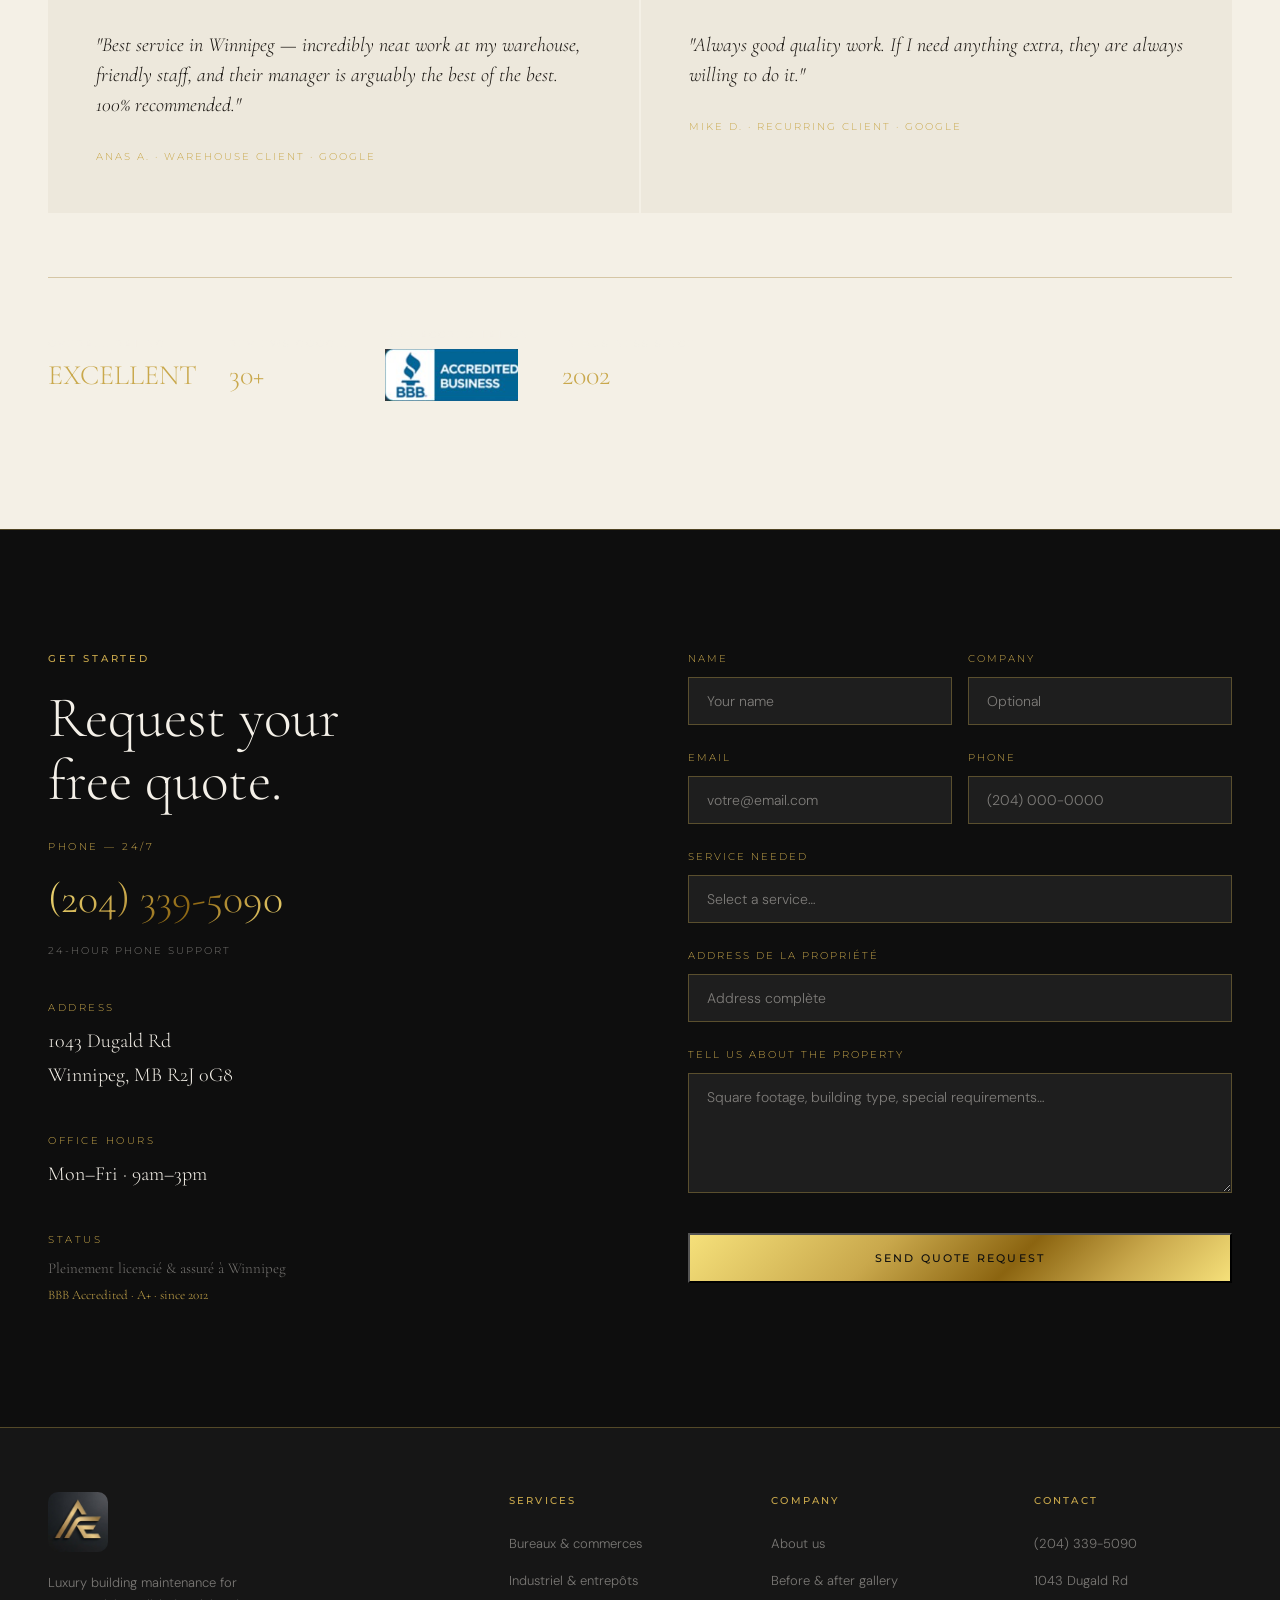
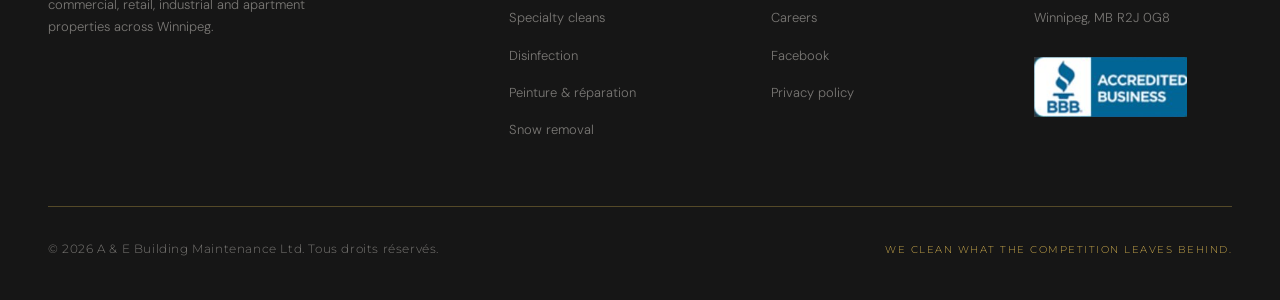
==== commit 23b73ba9: "Add files via upload" ====
--- a/index.html
+++ b/index.html
@@ -73,10 +73,23 @@
   justify-content: space-between;
   padding: 0 48px;
   height: 80px;
-  background: rgba(14,14,14,0.88);
-  backdrop-filter: blur(14px);
-  -webkit-backdrop-filter: blur(14px);
+  background-image: url('[data-uri]');
+  background-size: 320px auto;
+  background-repeat: repeat;
+  background-position: center;
   border-bottom: 1px solid var(--gold-line);
+  position: fixed;
+}
+nav::before {
+  content: '';
+  position: absolute;
+  inset: 0;
+  background: rgba(10,8,6,0.87);
+  z-index: 0;
+}
+nav > * {
+  position: relative;
+  z-index: 1;
 }
 .nav-logo img {
   height: 58px;
@@ -129,18 +142,14 @@
   padding: 120px 48px 80px;
   position: relative;
   overflow: hidden;
-  background-image: url('[data-uri]');
-  background-size: 420px auto;
-  background-repeat: repeat;
-  background-position: center top;
 }
 .hero::before {
   content: '';
   position: absolute;
   top: 0; left: 0; right: 0; bottom: 0;
   background:
-    linear-gradient(180deg, rgba(14,14,14,0.82) 0%, rgba(14,14,14,0.92) 60%, rgba(14,14,14,1) 100%),
-    radial-gradient(ellipse 60% 50% at 70% 50%, rgba(201,168,76,0.07) 0%, transparent 70%);
+    radial-gradient(ellipse 60% 50% at 70% 50%, rgba(201,168,76,0.06) 0%, transparent 70%),
+    radial-gradient(ellipse 40% 60% at 20% 80%, rgba(201,168,76,0.04) 0%, transparent 60%);
   pointer-events: none;
 }
 /* Signature vertical gold line */
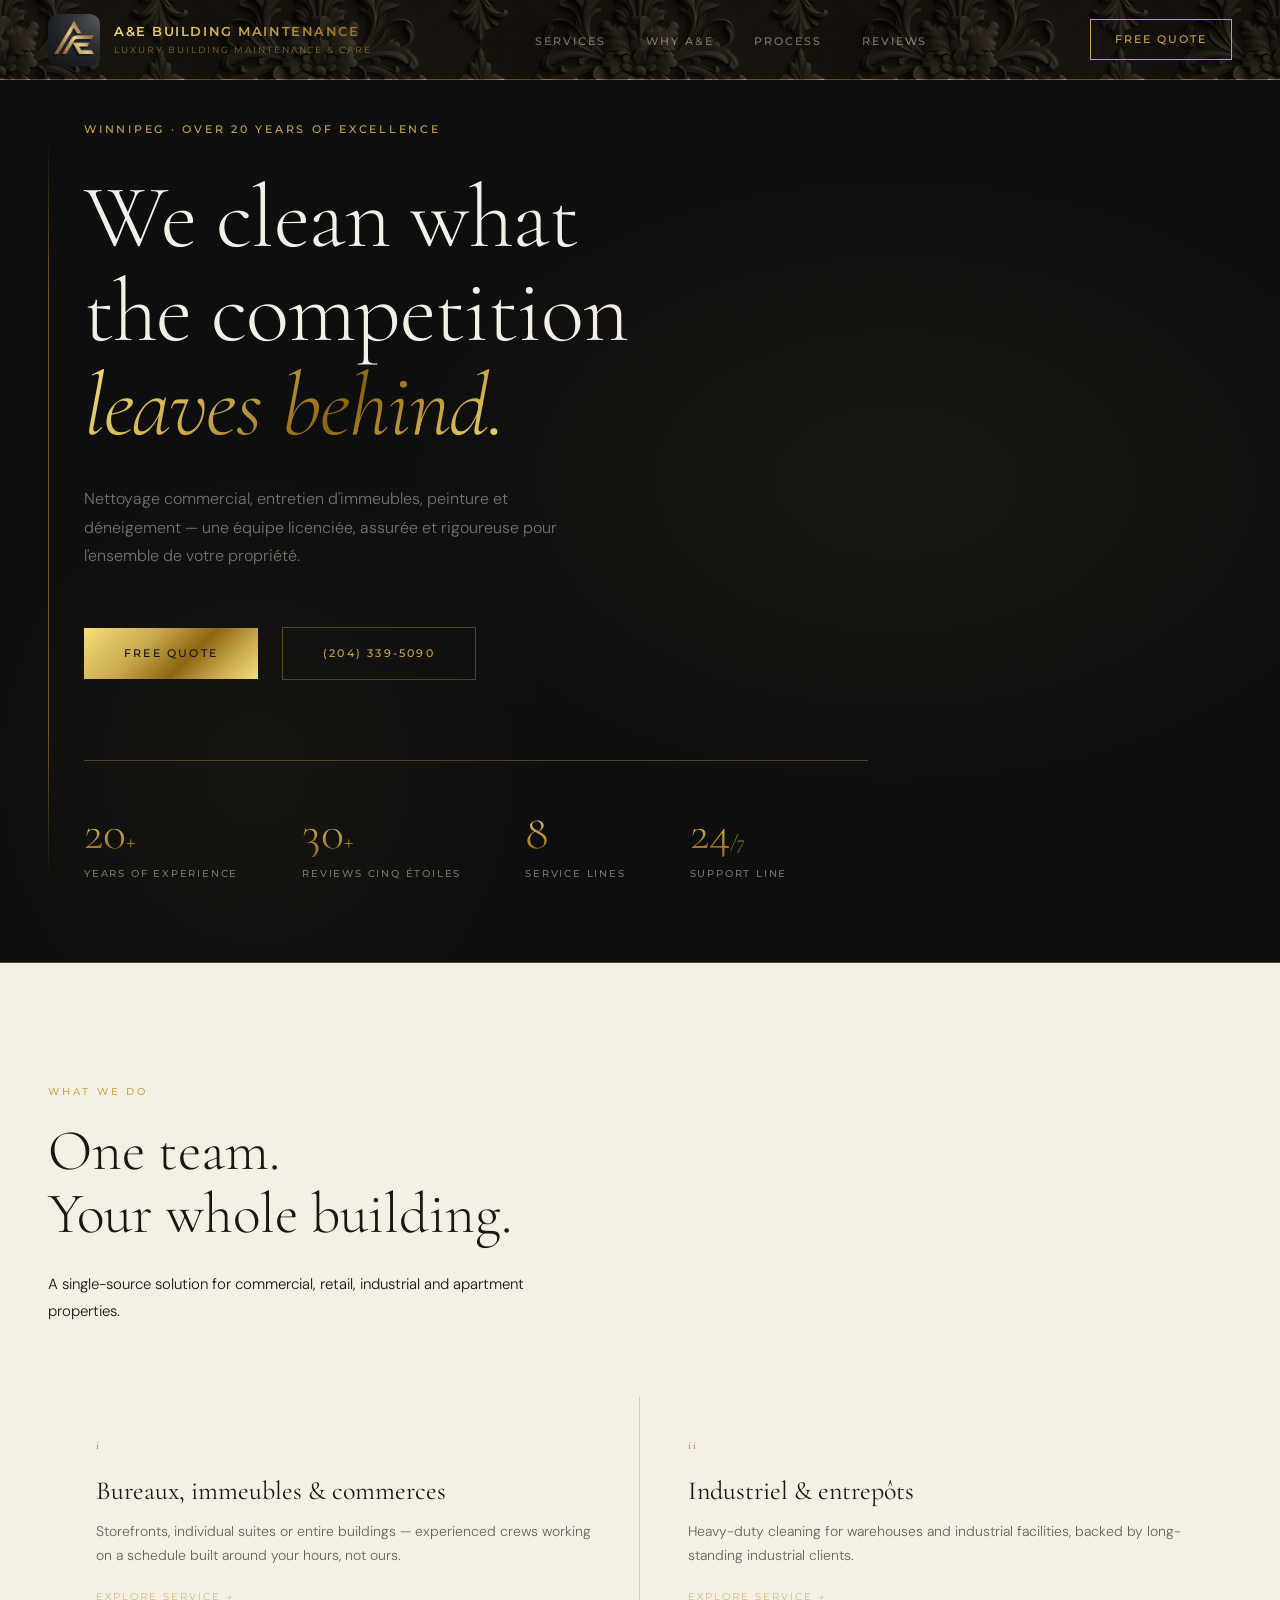
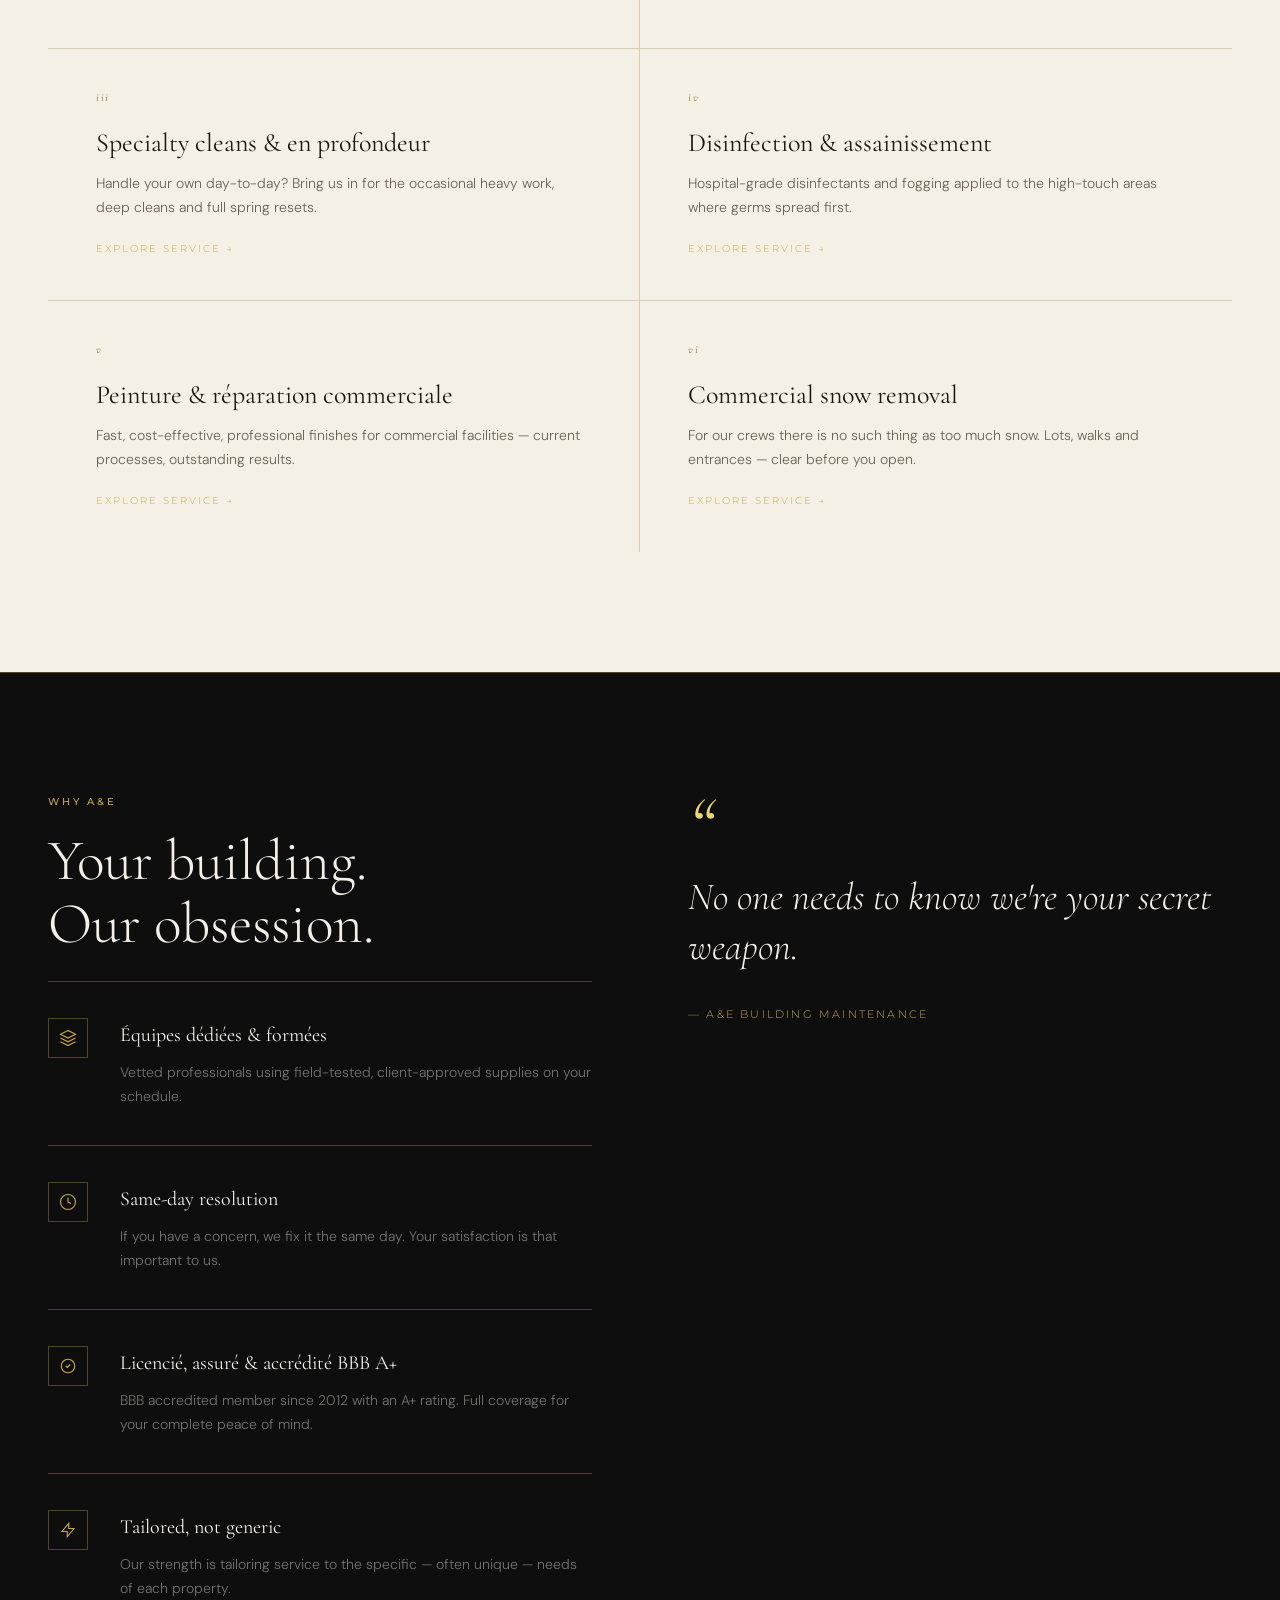
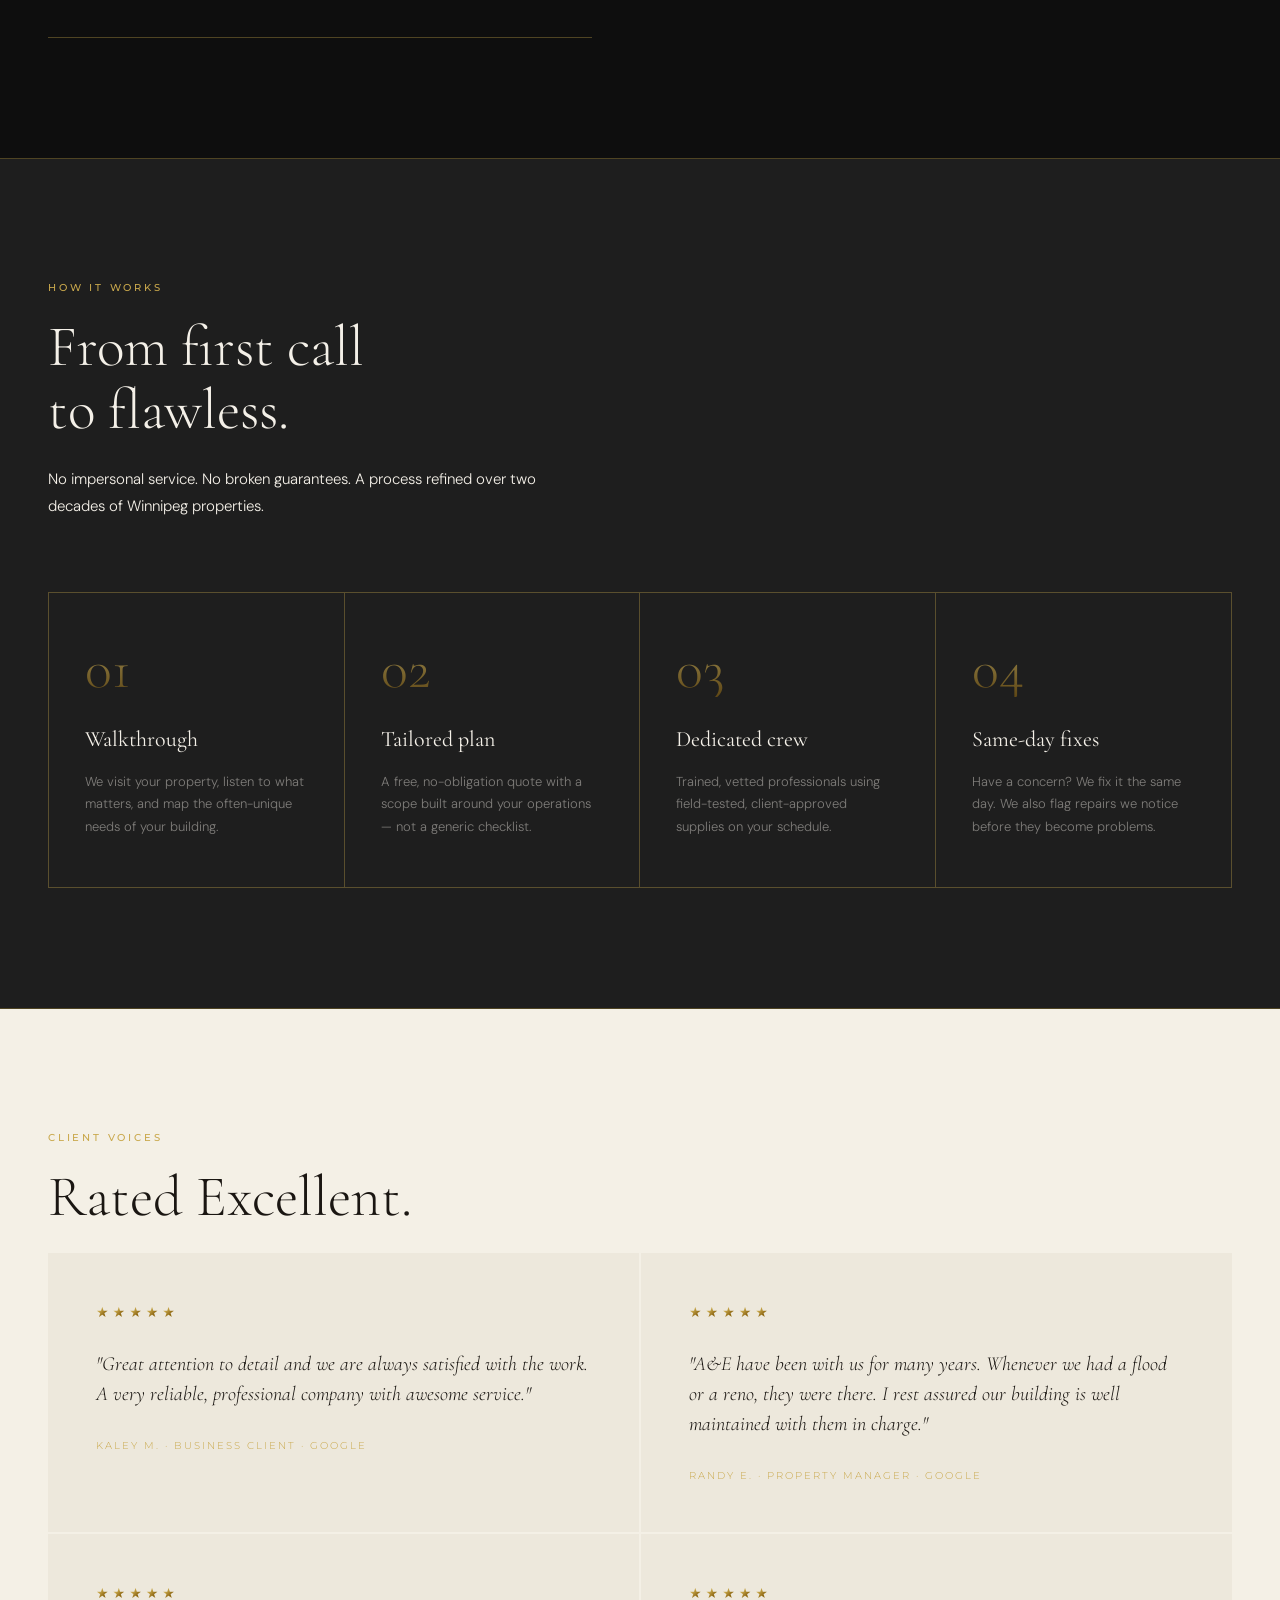
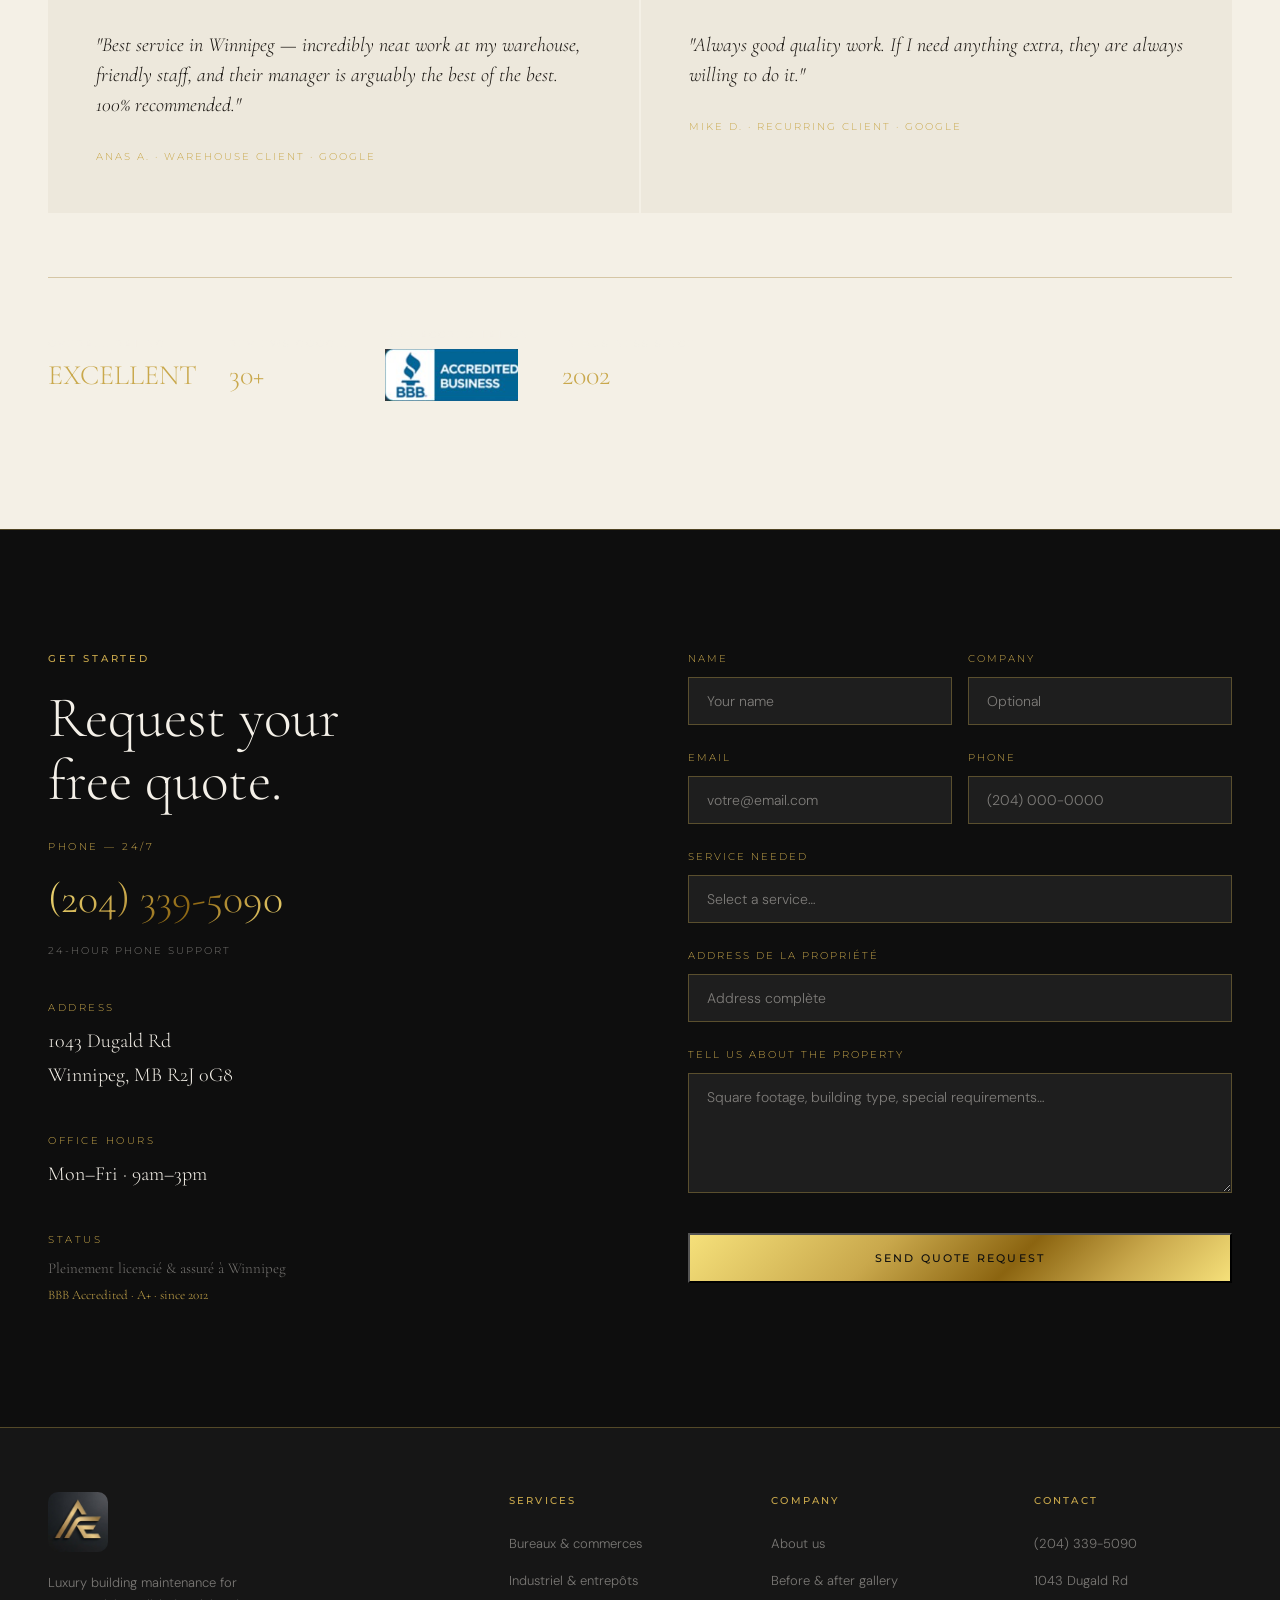
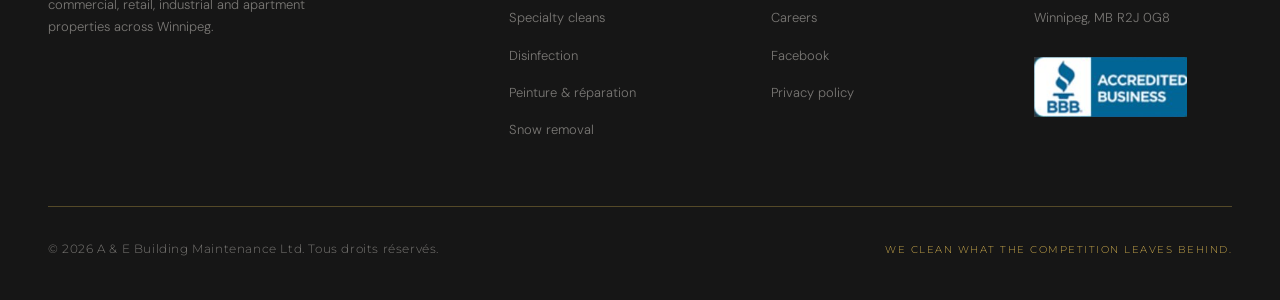
==== commit 5c3897a9: "Add files via upload" ====
--- a/index.html
+++ b/index.html
@@ -84,7 +84,7 @@
   content: '';
   position: absolute;
   inset: 0;
-  background: rgba(10,8,6,0.87);
+  background: rgba(10,8,6,0.62);
   z-index: 0;
 }
 nav > * {
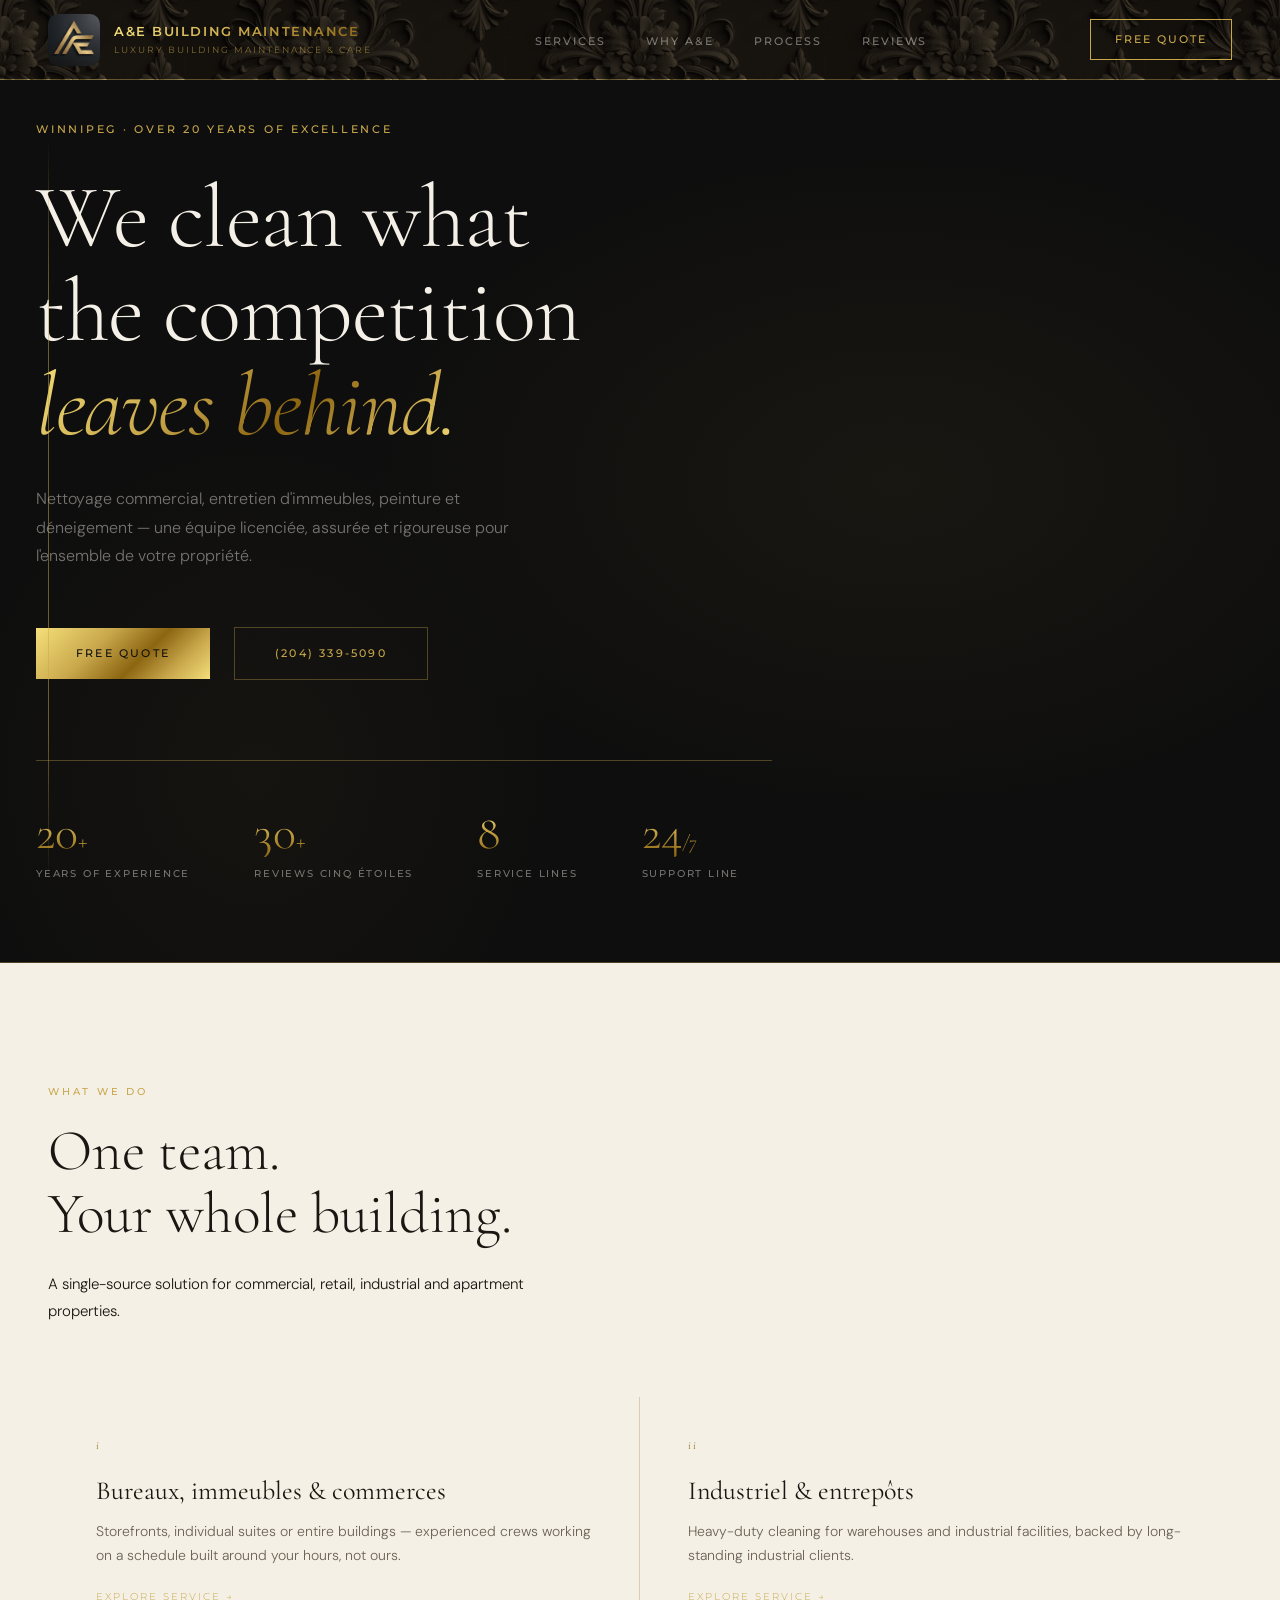
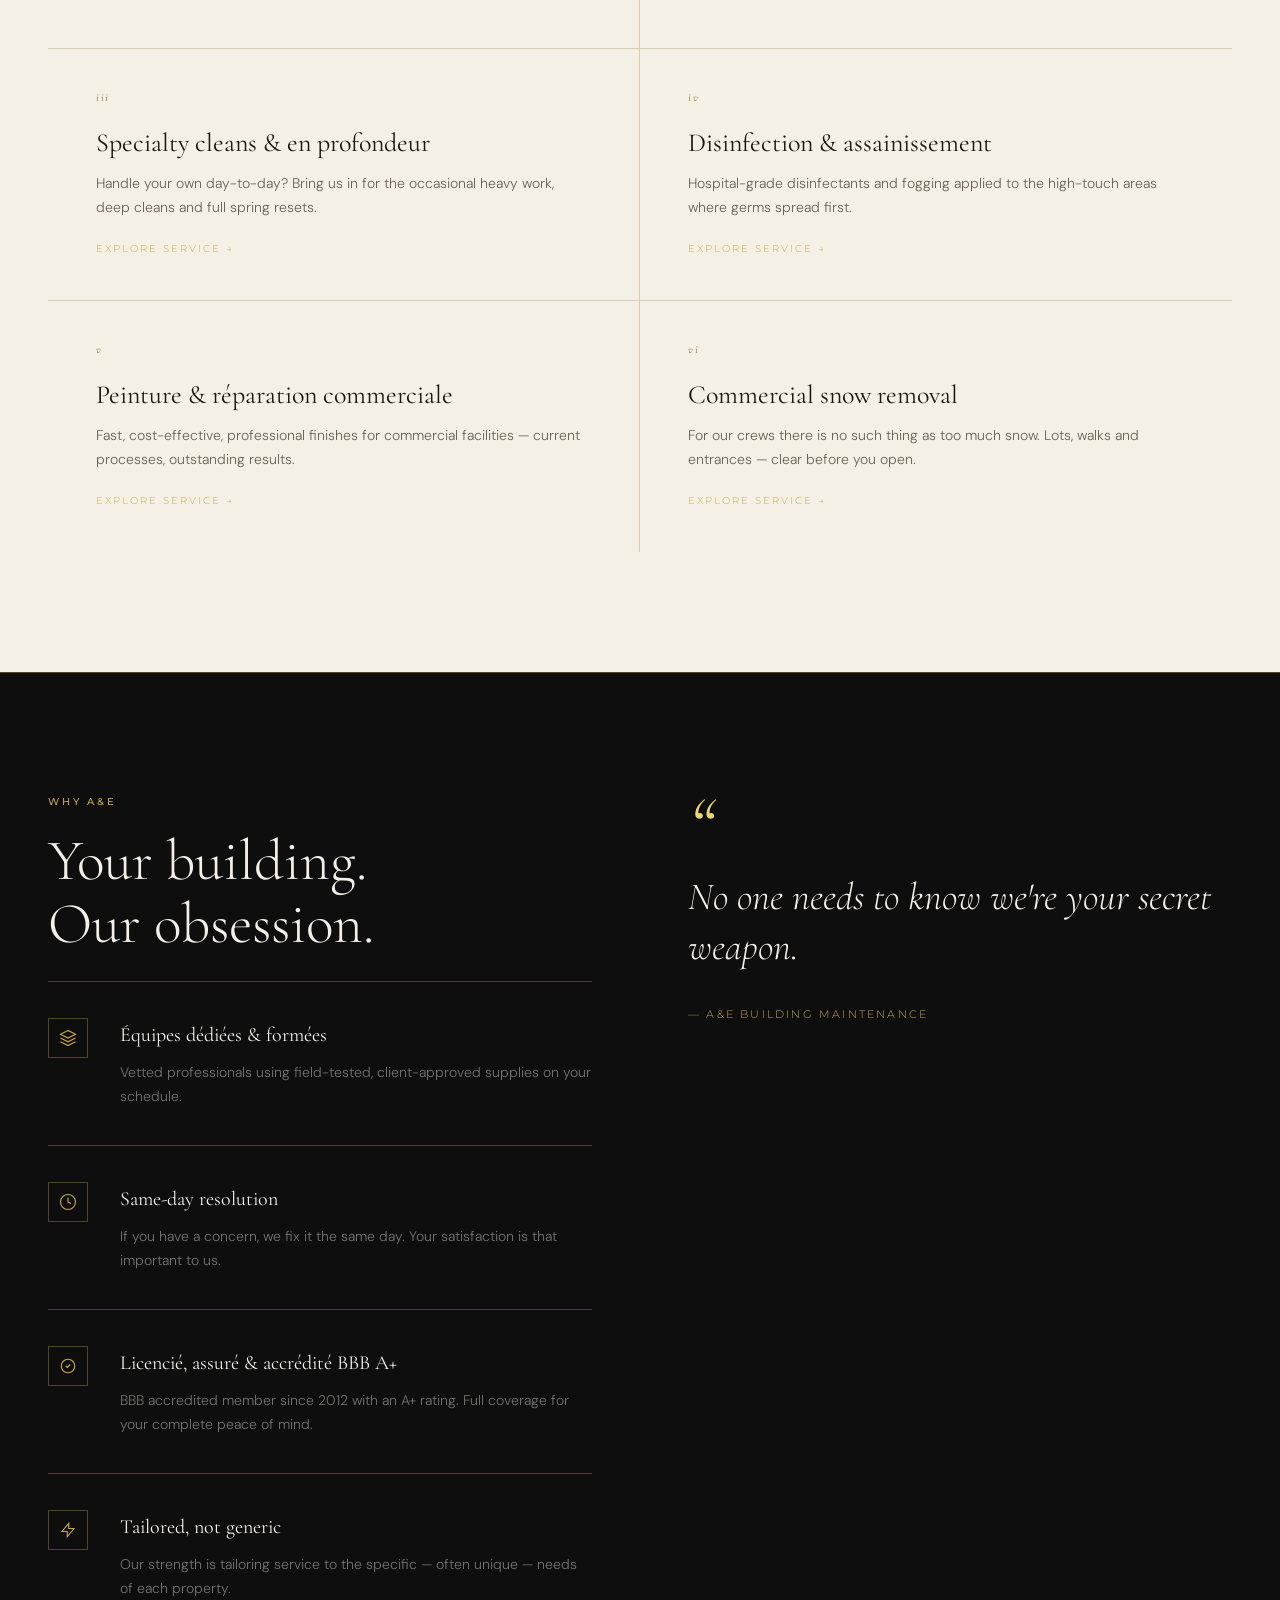
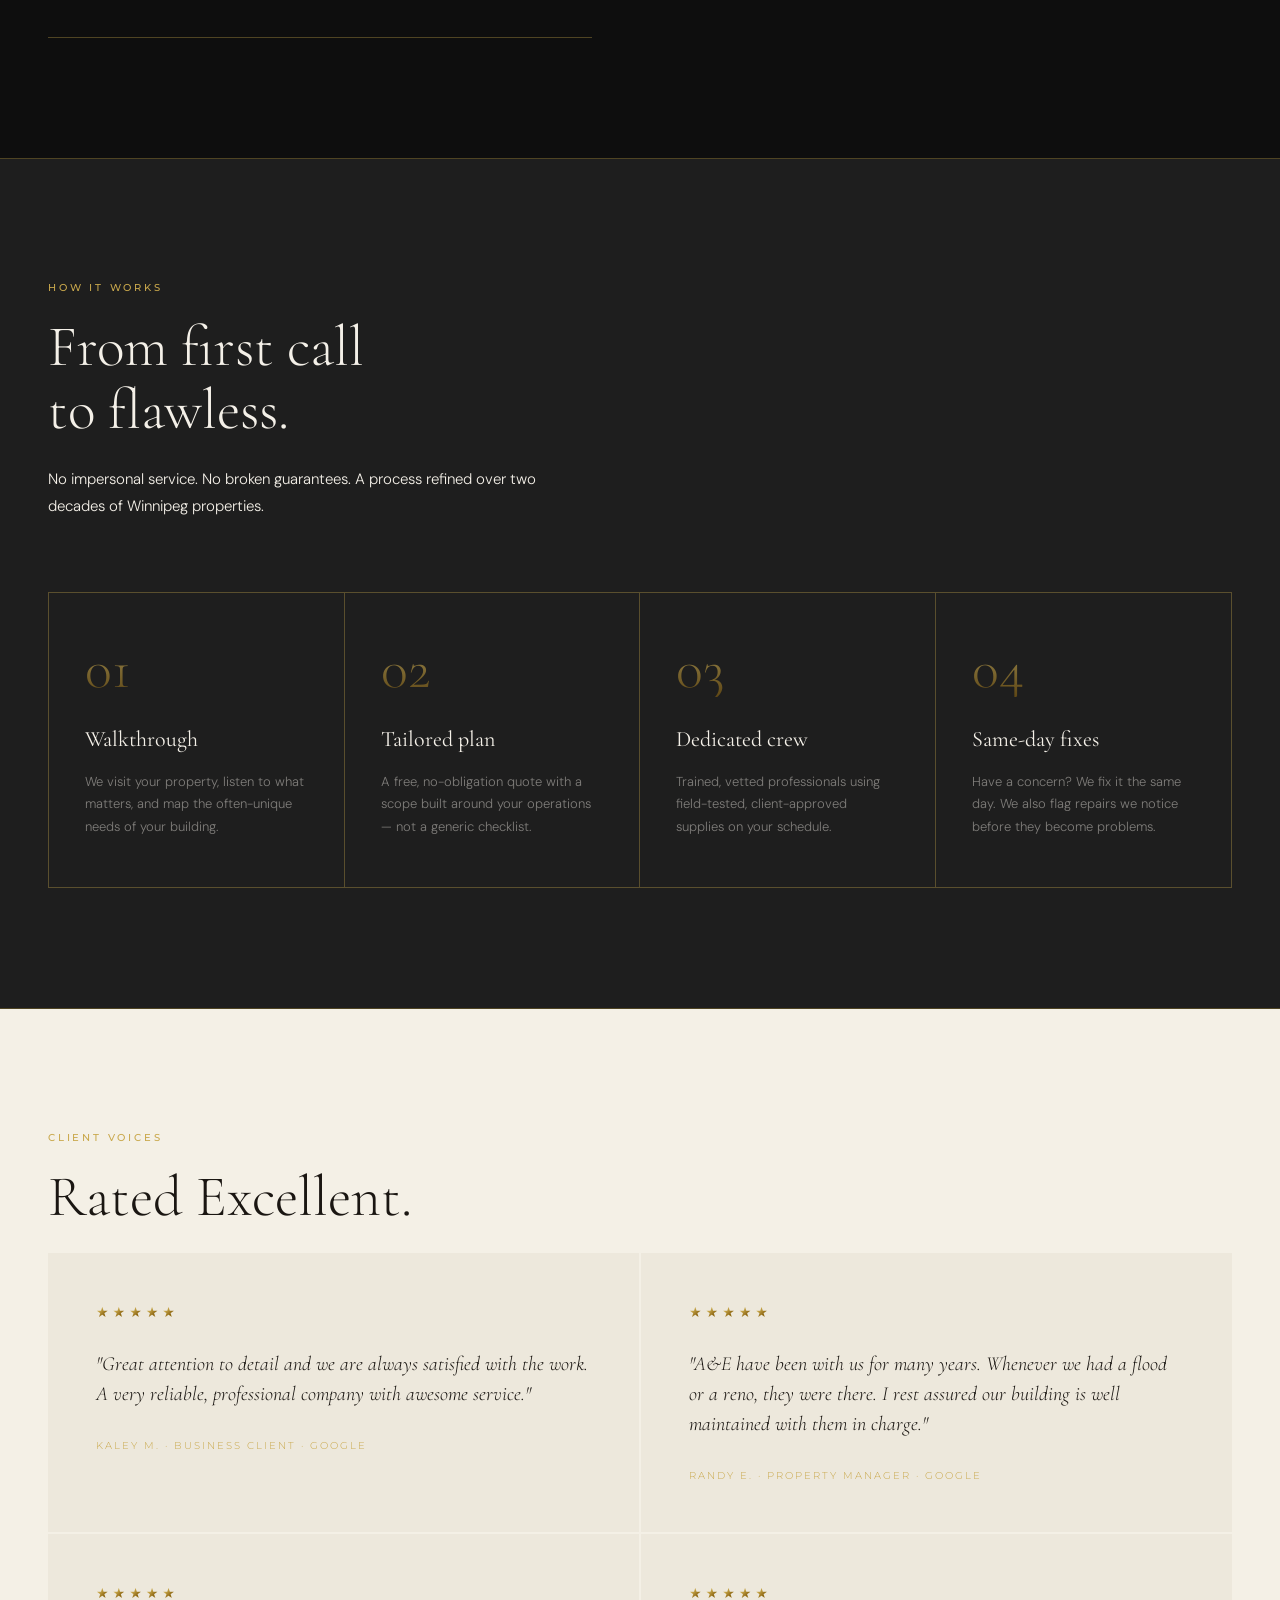
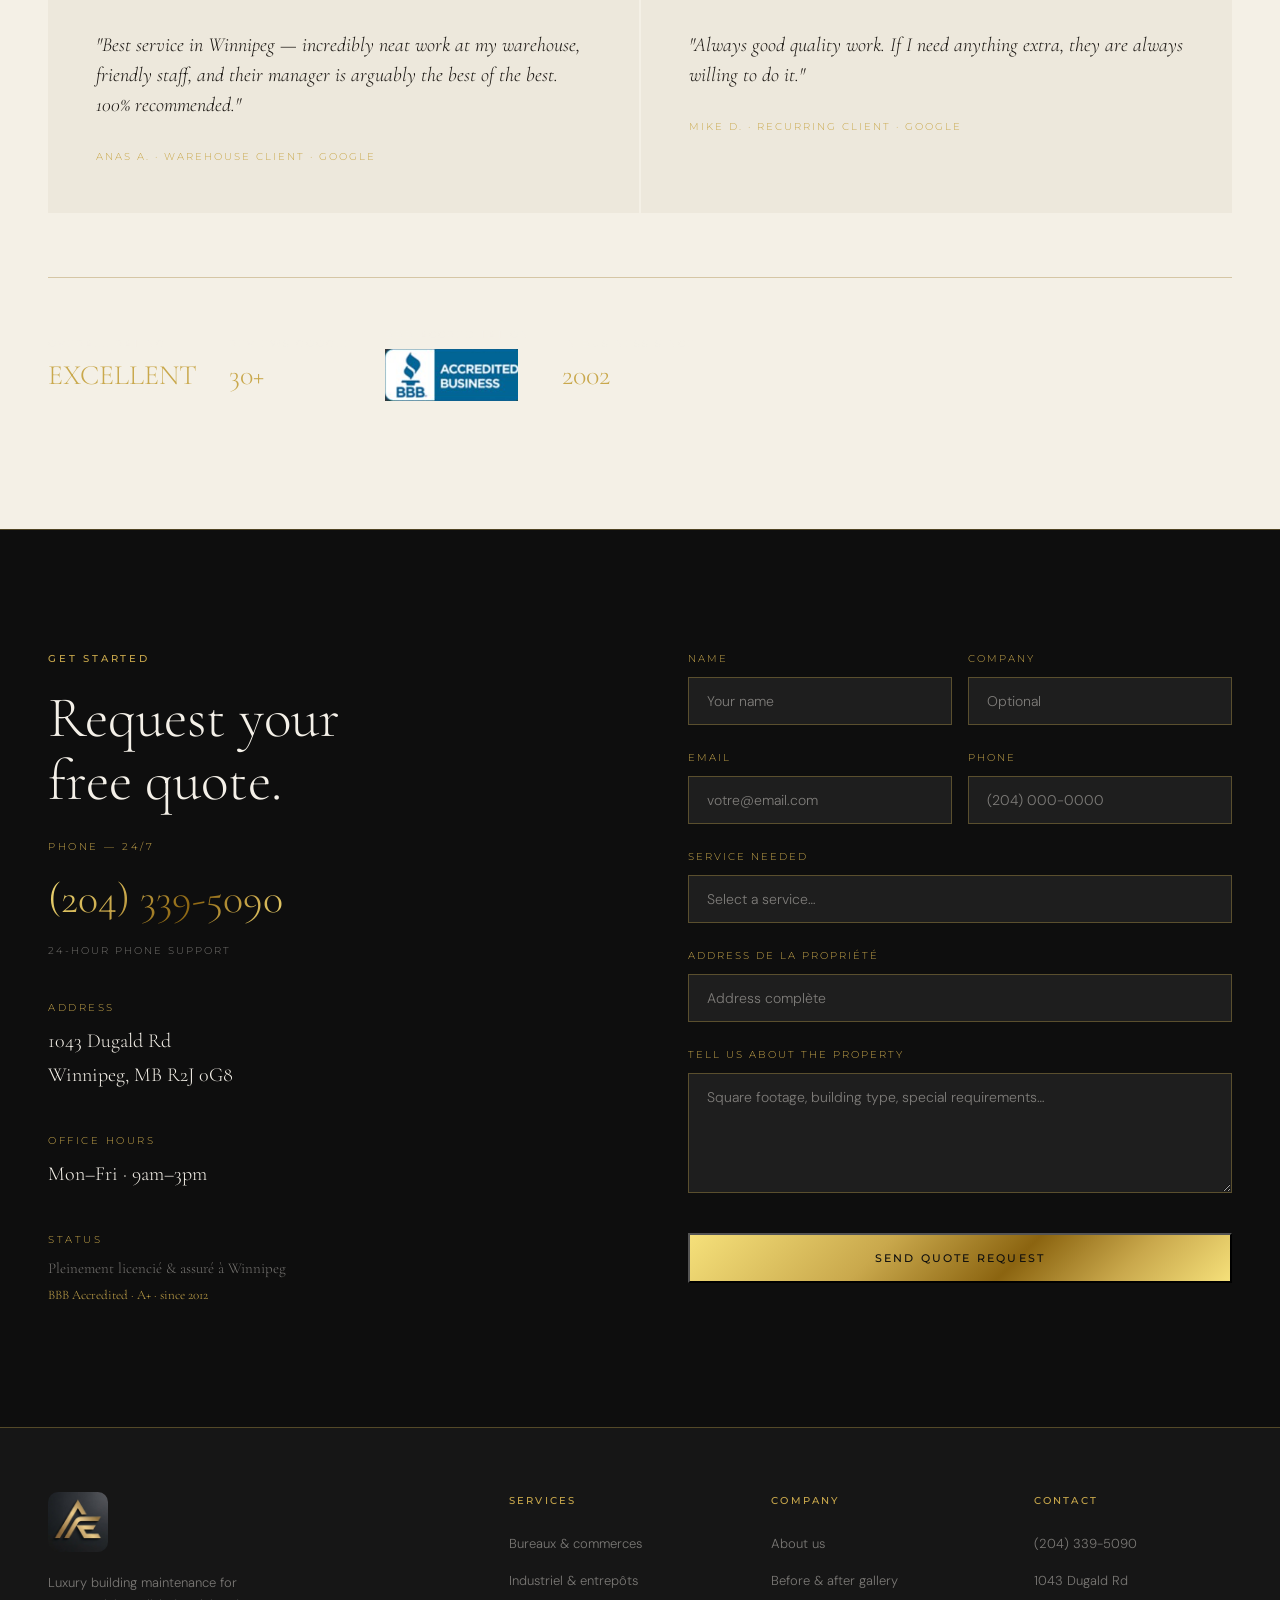
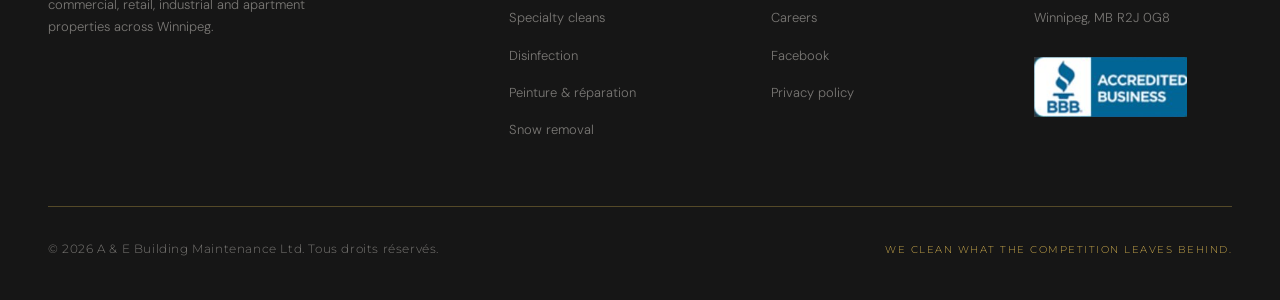
==== commit 209f90f7: "Add files via upload" ====
--- a/index.html
+++ b/index.html
@@ -139,7 +139,7 @@
   display: flex;
   flex-direction: column;
   justify-content: center;
-  padding: 120px 48px 80px;
+  padding: 0;
   position: relative;
   overflow: hidden;
 }
@@ -163,9 +163,61 @@
   background: linear-gradient(180deg, transparent 0%, var(--gold-mid) 20%, var(--gold-mid) 80%, transparent 100%);
   opacity: 0.5;
 }
+.hero-layout {
+  display: grid;
+  grid-template-columns: 1fr 1fr;
+  gap: 0;
+  min-height: 100vh;
+  align-items: stretch;
+}
 .hero-inner {
   max-width: 820px;
   padding-left: 36px;
+  padding-right: 48px;
+  display: flex;
+  flex-direction: column;
+  justify-content: center;
+  padding-top: 120px;
+  padding-bottom: 80px;
+}
+.hero-photo {
+  position: relative;
+  overflow: hidden;
+  min-height: 500px;
+}
+.hero-photo img {
+  transition: transform 6s ease;
+}
+.hero-photo:hover img {
+  transform: scale(1.04);
+}
+.hero-photo::before {
+  content: '';
+  position: absolute;
+  inset: 0;
+  background: linear-gradient(90deg, var(--black) 0%, transparent 30%),
+              linear-gradient(180deg, transparent 60%, rgba(14,14,14,0.7) 100%);
+  z-index: 1;
+  pointer-events: none;
+}
+.hero-photo-caption {
+  position: absolute;
+  bottom: 24px;
+  right: 24px;
+  font-family: var(--font-util);
+  font-size: 10px;
+  letter-spacing: 0.18em;
+  text-transform: uppercase;
+  color: rgba(201,168,76,0.7);
+  z-index: 2;
+}
+.hero-phone {
+  font-size: 13px;
+  color: var(--muted);
+  margin-top: -28px;
+  margin-bottom: 40px;
+  font-family: var(--font-util);
+  letter-spacing: 0.05em;
 }
 .hero-eyebrow {
   font-family: var(--font-util);
@@ -651,9 +703,11 @@
   .nav-links { display: none; }
   .nav-hamburger { display: block; }
   section { padding: 80px 24px; }
-  .hero { padding: 100px 24px 60px; }
+  .hero { padding: 0; }
+  .hero-layout { grid-template-columns: 1fr; }
+  .hero-inner { padding: 100px 24px 48px; max-width: 100%; }
+  .hero-photo { min-height: 300px; }
   .hero::after { left: 24px; top: 100px; }
-  .hero-inner { padding-left: 24px; }
   .hero-stats { gap: 32px; flex-wrap: wrap; }
   .services-grid { grid-template-columns: 1fr; }
   .service-item { border-right: none !important; }
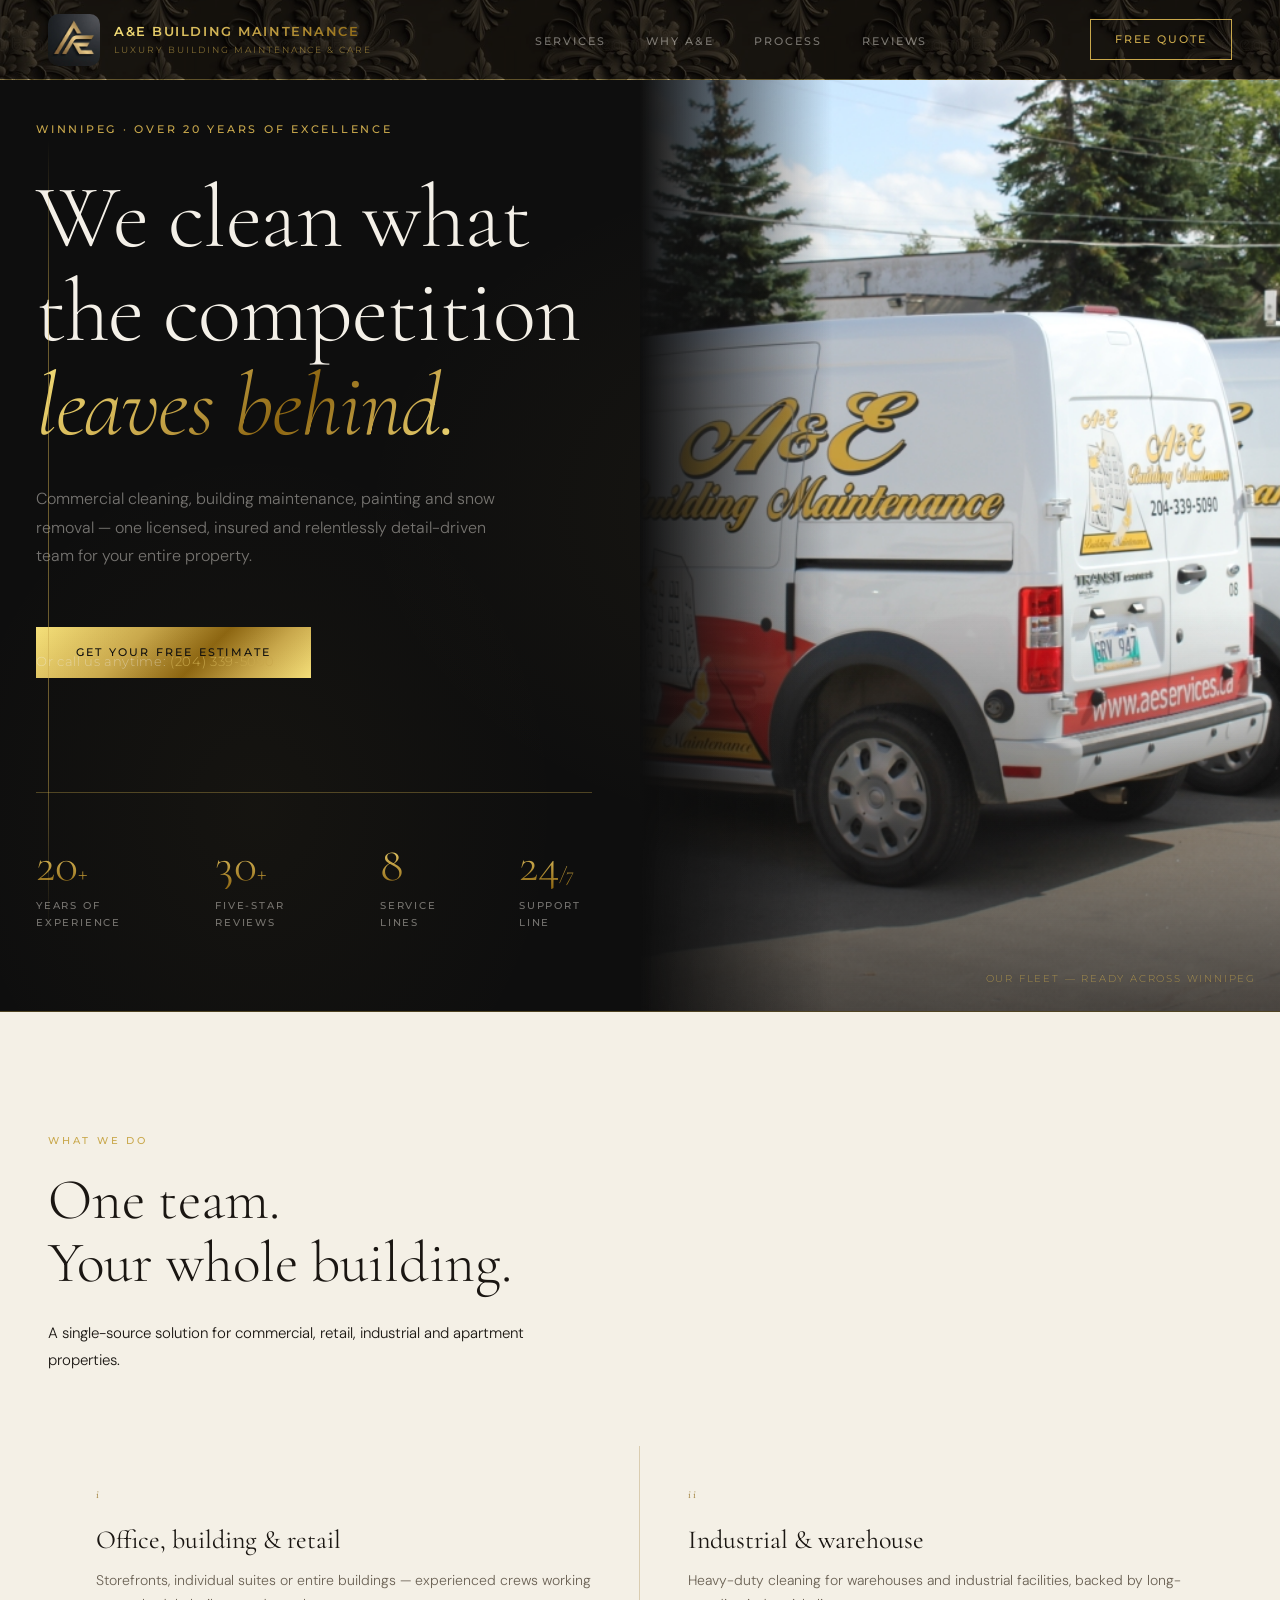
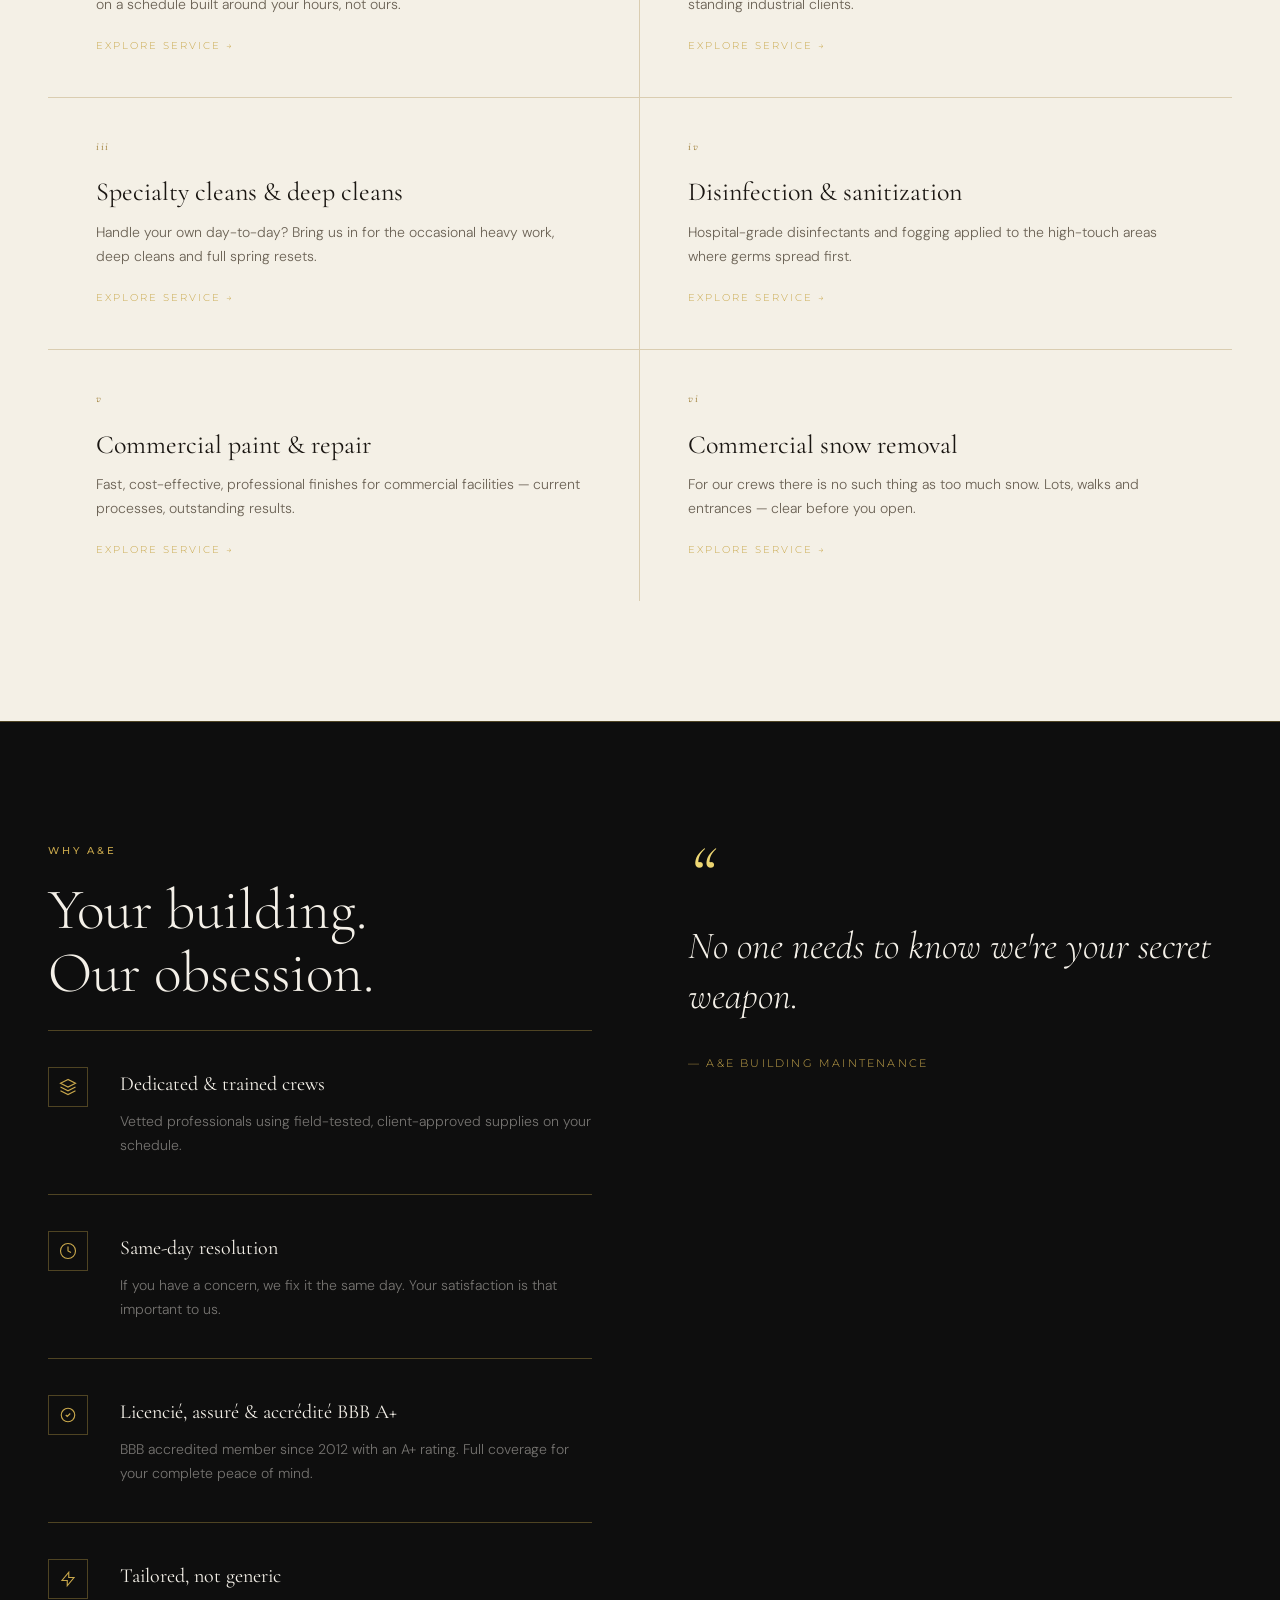
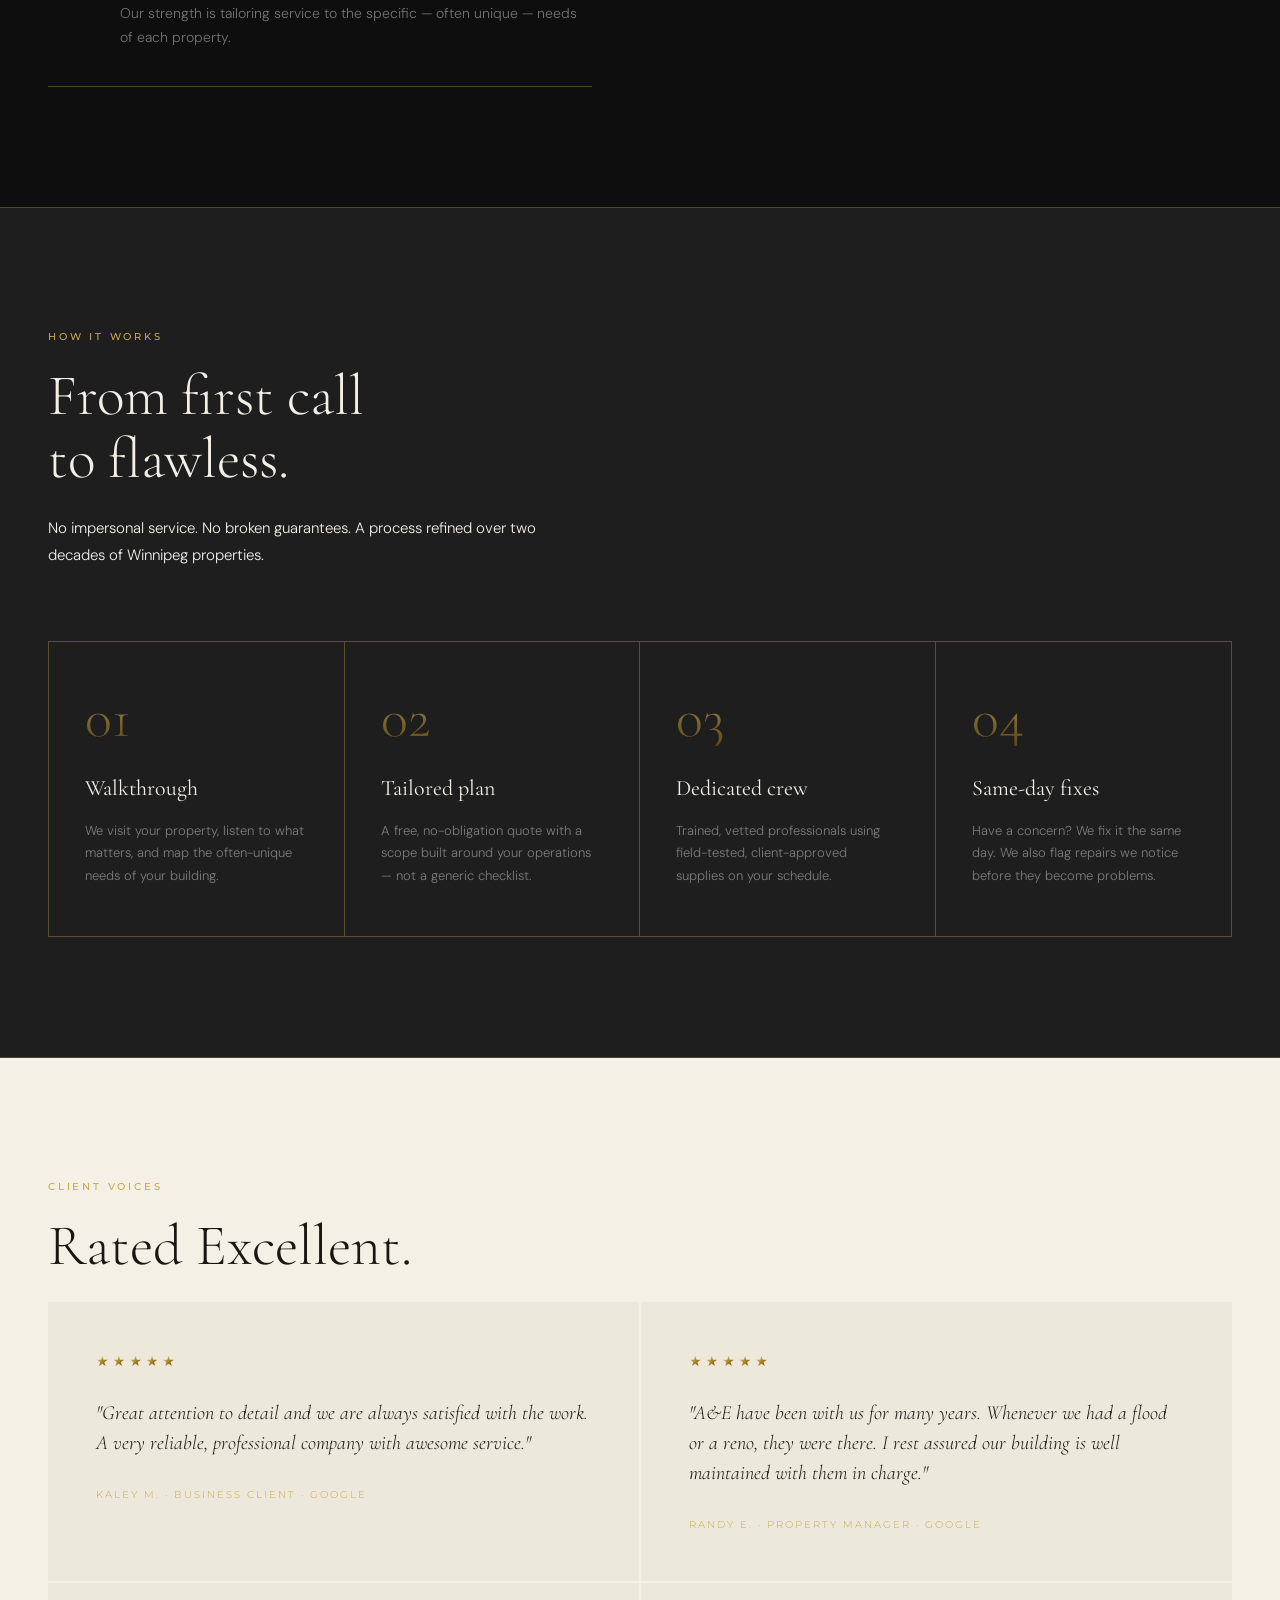
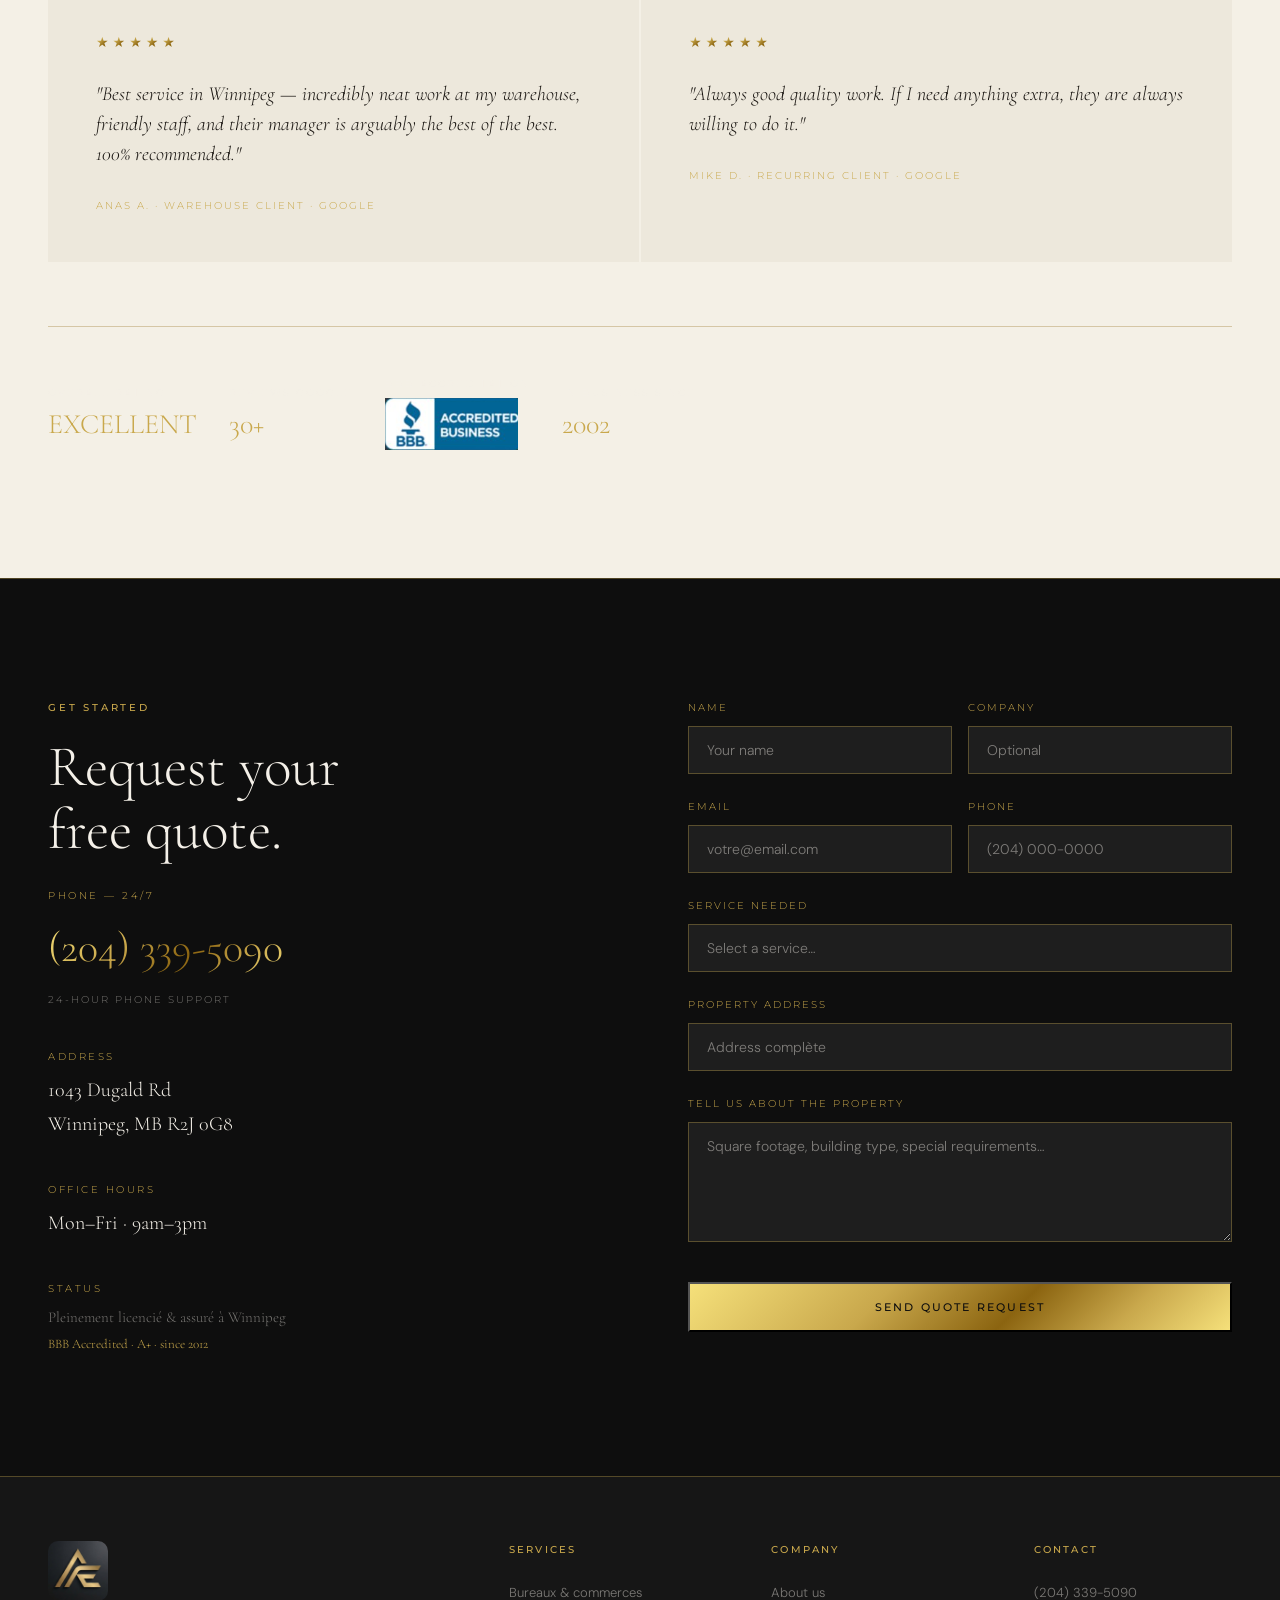
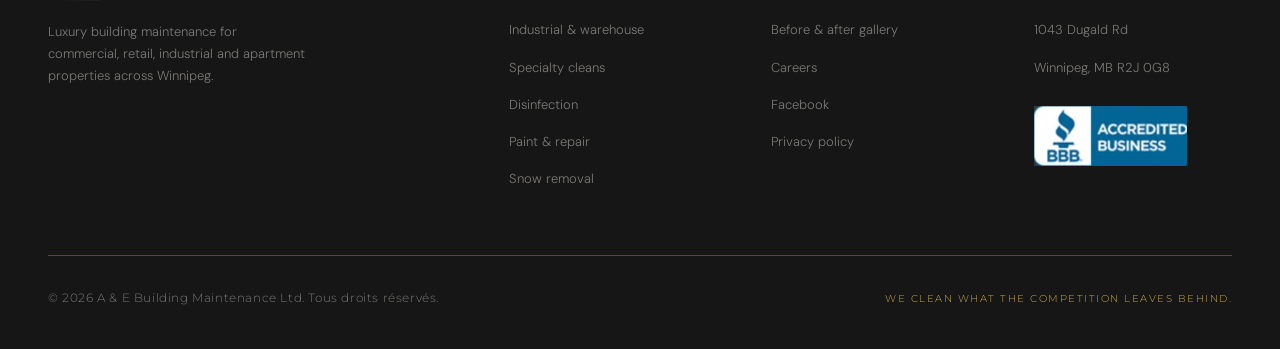
==== commit 74032670: "Add files via upload" ====
--- a/index.html
+++ b/index.html
@@ -760,38 +760,44 @@
 
 <!-- ═══════════════════════════════════════════════ HERO -->
 <section class="hero" id="home">
-  <div class="hero-inner">
-    <p class="hero-eyebrow reveal">Winnipeg · Over 20 years of excellence</p>
-    <h1 class="reveal">
-      We clean what<br>
-      the competition<br>
-      <em class="gold">leaves behind.</em>
-    </h1>
-    <p class="hero-sub reveal">
-      Nettoyage commercial, entretien d'immeubles, peinture et déneigement — 
-      une équipe licenciée, assurée et rigoureuse pour l'ensemble de votre propriété.
-    </p>
-    <div class="hero-actions reveal">
-      <a class="btn-primary" href="#contact">Free quote</a>
-      <a class="btn-ghost" href="tel:+12043395090">(204) 339-5090</a>
-    </div>
-    <div class="hero-stats reveal">
-      <div>
-        <div class="stat-num">20<span style="font-size:0.5em">+</span></div>
-        <div class="stat-label">Years of experience</div>
-      </div>
-      <div>
-        <div class="stat-num">30<span style="font-size:0.5em">+</span></div>
-        <div class="stat-label">Reviews cinq étoiles</div>
-      </div>
-      <div>
-        <div class="stat-num">8</div>
-        <div class="stat-label">Service lines</div>
-      </div>
-      <div>
-        <div class="stat-num">24<span style="font-size:0.4em; font-style:italic">/7</span></div>
-        <div class="stat-label">Support line</div>
-      </div>
+  <div class="hero-layout">
+    <div class="hero-inner">
+      <p class="hero-eyebrow reveal">Winnipeg · Over 20 years of excellence</p>
+      <h1 class="reveal">
+        We clean what<br>
+        the competition<br>
+        <em class="gold">leaves behind.</em>
+      </h1>
+      <p class="hero-sub reveal">
+        Commercial cleaning, building maintenance, painting and snow removal — 
+        one licensed, insured and relentlessly detail-driven team for your entire property.
+      </p>
+      <div class="hero-actions reveal">
+        <a class="btn-primary" href="#contact">Get your free estimate</a>
+      </div>
+      <p class="hero-phone reveal">Or call us anytime: <a href="tel:+12043395090" style="color:var(--gold-mid);text-decoration:none;">(204) 339-5090</a></p>
+      <div class="hero-stats reveal">
+        <div>
+          <div class="stat-num">20<span style="font-size:0.5em">+</span></div>
+          <div class="stat-label">Years of experience</div>
+        </div>
+        <div>
+          <div class="stat-num">30<span style="font-size:0.5em">+</span></div>
+          <div class="stat-label">Five-star reviews</div>
+        </div>
+        <div>
+          <div class="stat-num">8</div>
+          <div class="stat-label">Service lines</div>
+        </div>
+        <div>
+          <div class="stat-num">24<span style="font-size:0.4em; font-style:italic">/7</span></div>
+          <div class="stat-label">Support line</div>
+        </div>
+      </div>
+    </div>
+    <div class="hero-photo reveal">
+      <img src="https://mgamea.github.io/A-E/assets/fleet.jpg" alt="A&E Building Maintenance fleet — Winnipeg" style="width:100%;height:100%;object-fit:cover;object-position:center;display:block;">
+      <div class="hero-photo-caption">Our fleet — ready across Winnipeg</div>
     </div>
   </div>
 </section>
@@ -807,31 +813,31 @@
   <div class="services-grid">
     <div class="service-item reveal">
       <div class="service-num">i</div>
-      <h3 class="service-name">Bureaux, immeubles & commerces</h3>
+      <h3 class="service-name">Office, building & retail</h3>
       <p class="service-desc">Storefronts, individual suites or entire buildings — experienced crews working on a schedule built around your hours, not ours.</p>
       <span class="service-arrow gold-solid">Explore service</span>
     </div>
     <div class="service-item reveal">
       <div class="service-num">ii</div>
-      <h3 class="service-name">Industriel & entrepôts</h3>
+      <h3 class="service-name">Industrial & warehouse</h3>
       <p class="service-desc">Heavy-duty cleaning for warehouses and industrial facilities, backed by long-standing industrial clients.</p>
       <span class="service-arrow gold-solid">Explore service</span>
     </div>
     <div class="service-item reveal">
       <div class="service-num">iii</div>
-      <h3 class="service-name">Specialty cleans & en profondeur</h3>
+      <h3 class="service-name">Specialty cleans & deep cleans</h3>
       <p class="service-desc">Handle your own day-to-day? Bring us in for the occasional heavy work, deep cleans and full spring resets.</p>
       <span class="service-arrow gold-solid">Explore service</span>
     </div>
     <div class="service-item reveal">
       <div class="service-num">iv</div>
-      <h3 class="service-name">Disinfection & assainissement</h3>
+      <h3 class="service-name">Disinfection & sanitization</h3>
       <p class="service-desc">Hospital-grade disinfectants and fogging applied to the high-touch areas where germs spread first.</p>
       <span class="service-arrow gold-solid">Explore service</span>
     </div>
     <div class="service-item reveal">
       <div class="service-num">v</div>
-      <h3 class="service-name">Peinture & réparation commerciale</h3>
+      <h3 class="service-name">Commercial paint & repair</h3>
       <p class="service-desc">Fast, cost-effective, professional finishes for commercial facilities — current processes, outstanding results.</p>
       <span class="service-arrow gold-solid">Explore service</span>
     </div>
@@ -858,7 +864,7 @@
             <svg viewBox="0 0 24 24"><path d="M12 2L2 7l10 5 10-5-10-5zM2 17l10 5 10-5M2 12l10 5 10-5"/></svg>
           </div>
           <div>
-            <div class="pillar-title">Équipes dédiées & formées</div>
+            <div class="pillar-title">Dedicated & trained crews</div>
             <p class="pillar-text">Vetted professionals using field-tested, client-approved supplies on your schedule.</p>
           </div>
         </div>
@@ -1047,17 +1053,17 @@
         <label for="service">Service needed</label>
         <select id="service">
           <option value="">Select a service…</option>
-          <option>Bureaux, immeubles & commerces</option>
-          <option>Industriel & entrepôts</option>
+          <option>Office, building & retail</option>
+          <option>Industrial & warehouse</option>
           <option>Specialty / deep clean</option>
-          <option>Disinfection & assainissement</option>
-          <option>Peinture & réparation commerciale</option>
+          <option>Disinfection & sanitization</option>
+          <option>Commercial paint & repair</option>
           <option>Commercial snow removal</option>
           <option>Multiple / not sure yet</option>
         </select>
       </div>
       <div class="form-group">
-        <label for="address">Address de la propriété</label>
+        <label for="address">Property address</label>
         <input type="text" id="address" placeholder="Address complète">
       </div>
       <div class="form-group">
@@ -1084,10 +1090,10 @@
       <div class="footer-col-title">Services</div>
       <ul class="footer-links">
         <li><a href="#">Bureaux & commerces</a></li>
-        <li><a href="#">Industriel & entrepôts</a></li>
+        <li><a href="#">Industrial & warehouse</a></li>
         <li><a href="#">Specialty cleans</a></li>
         <li><a href="#">Disinfection</a></li>
-        <li><a href="#">Peinture & réparation</a></li>
+        <li><a href="#">Paint & repair</a></li>
         <li><a href="#">Snow removal</a></li>
       </ul>
     </div>
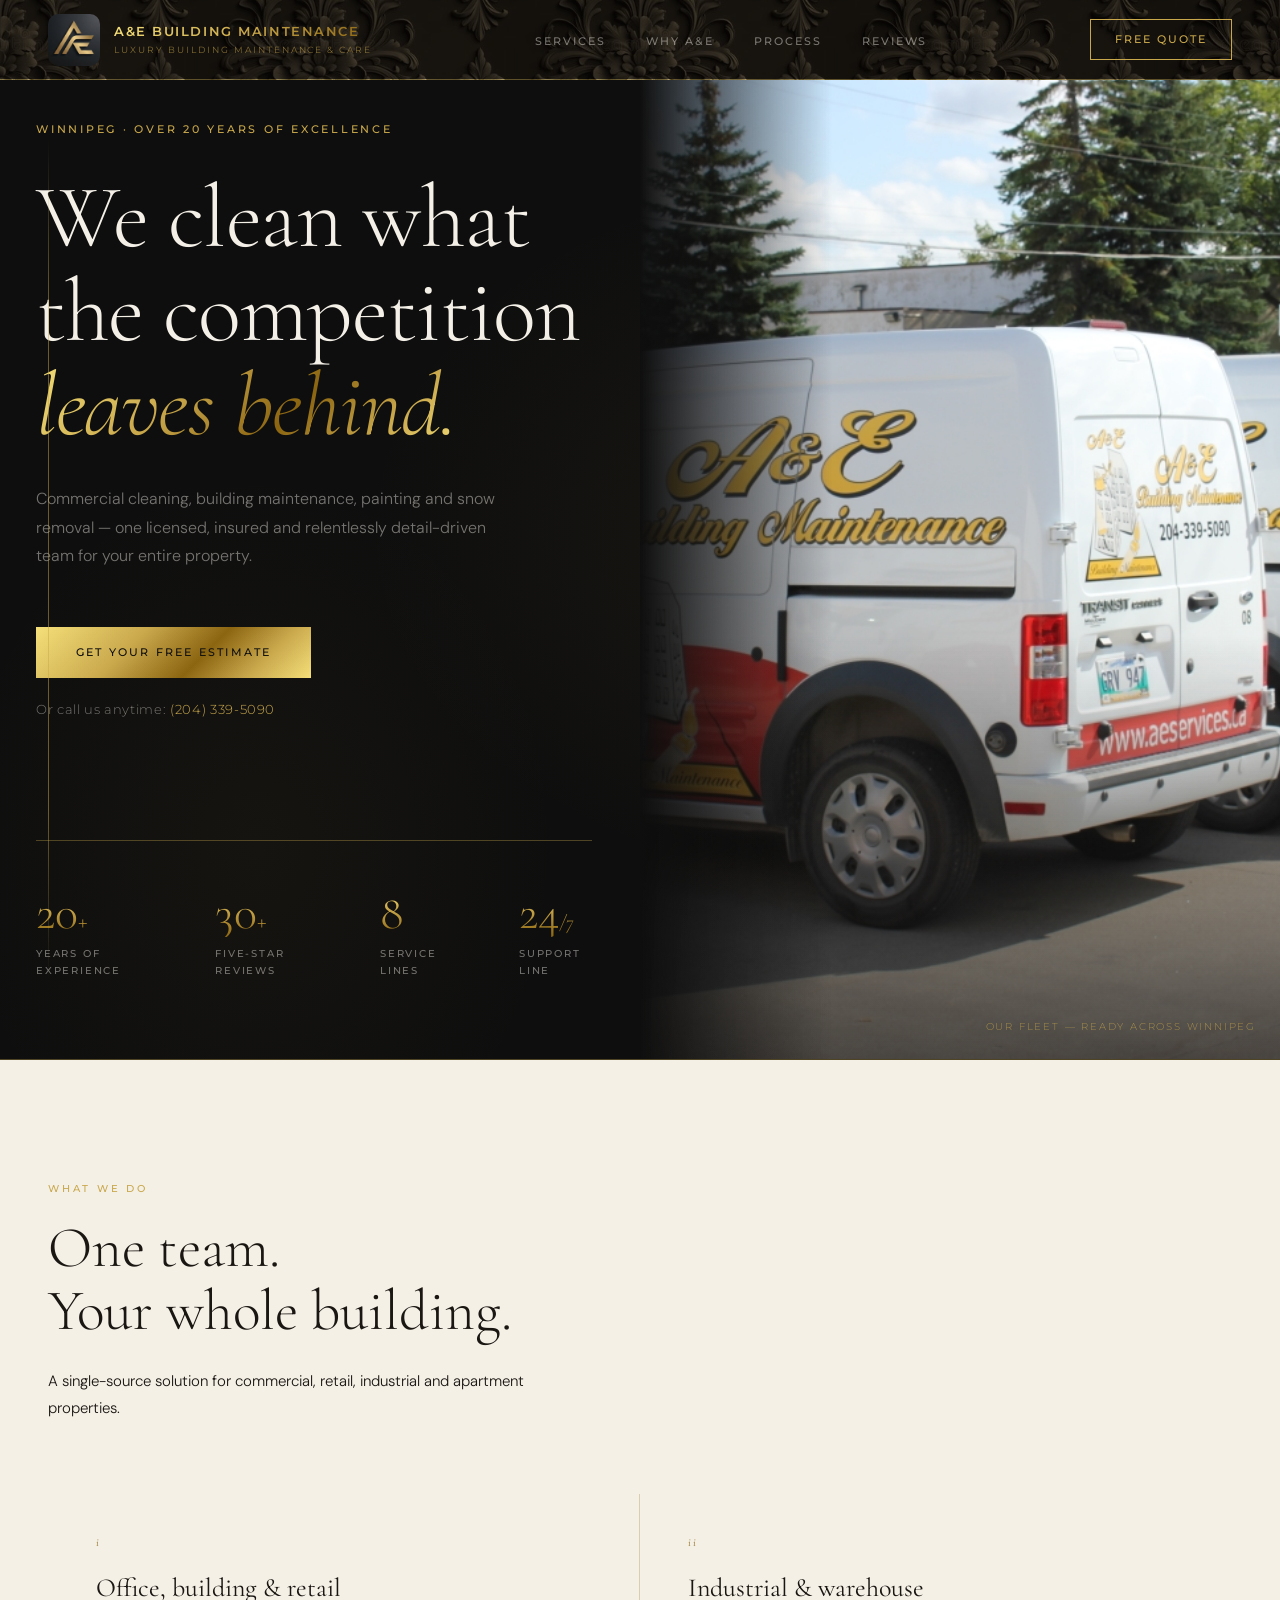
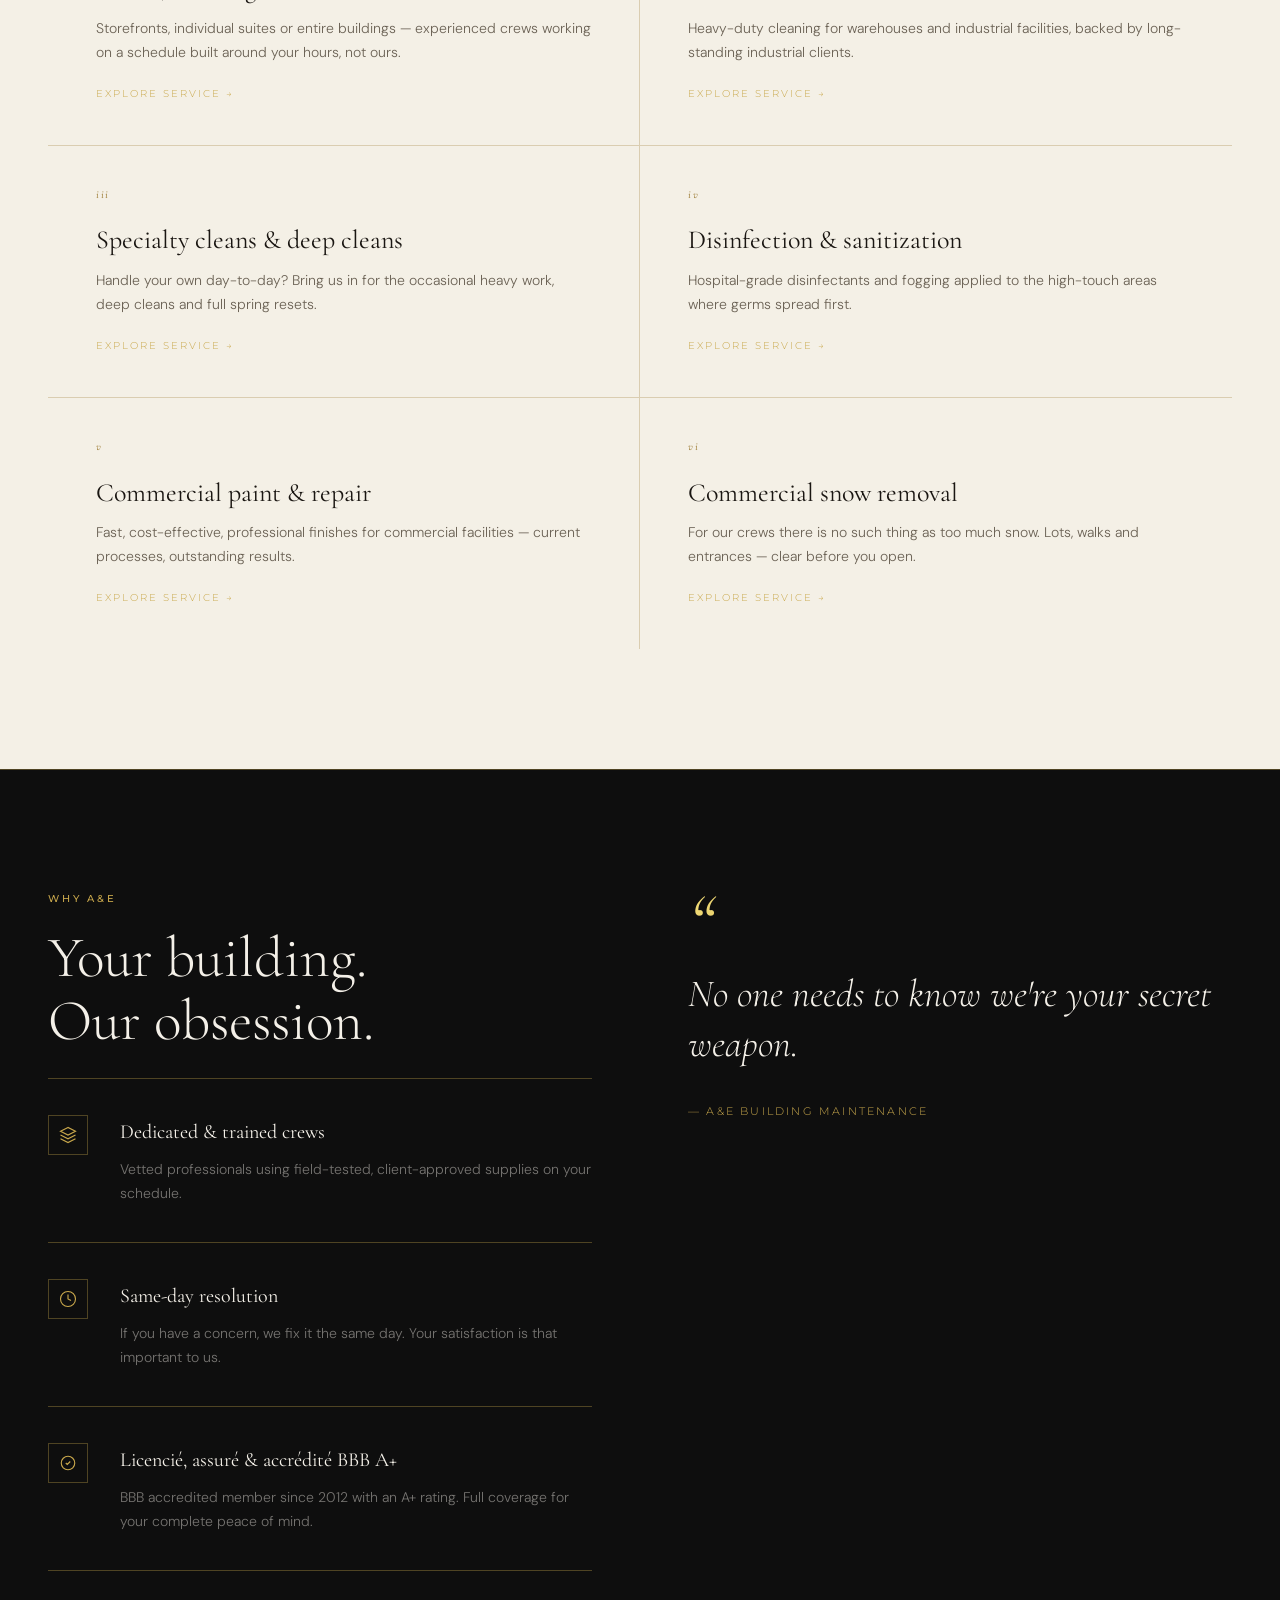
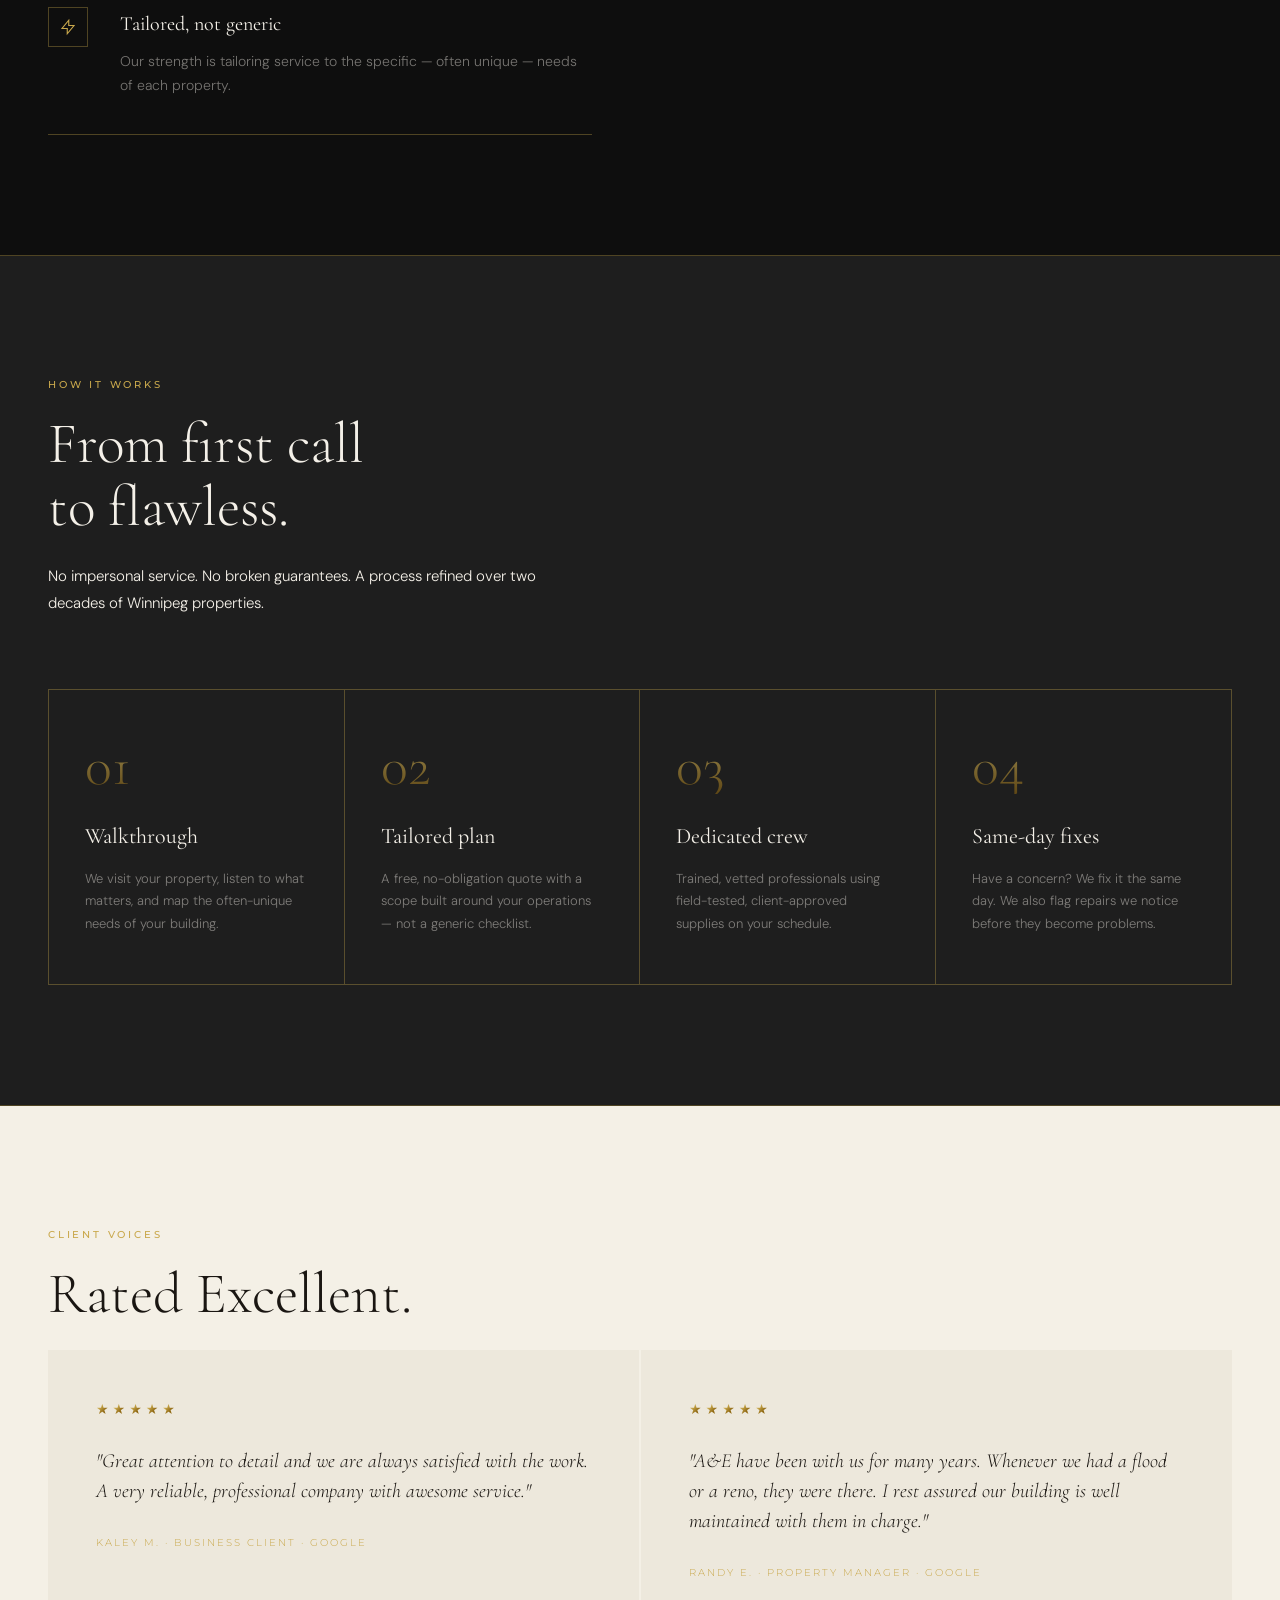
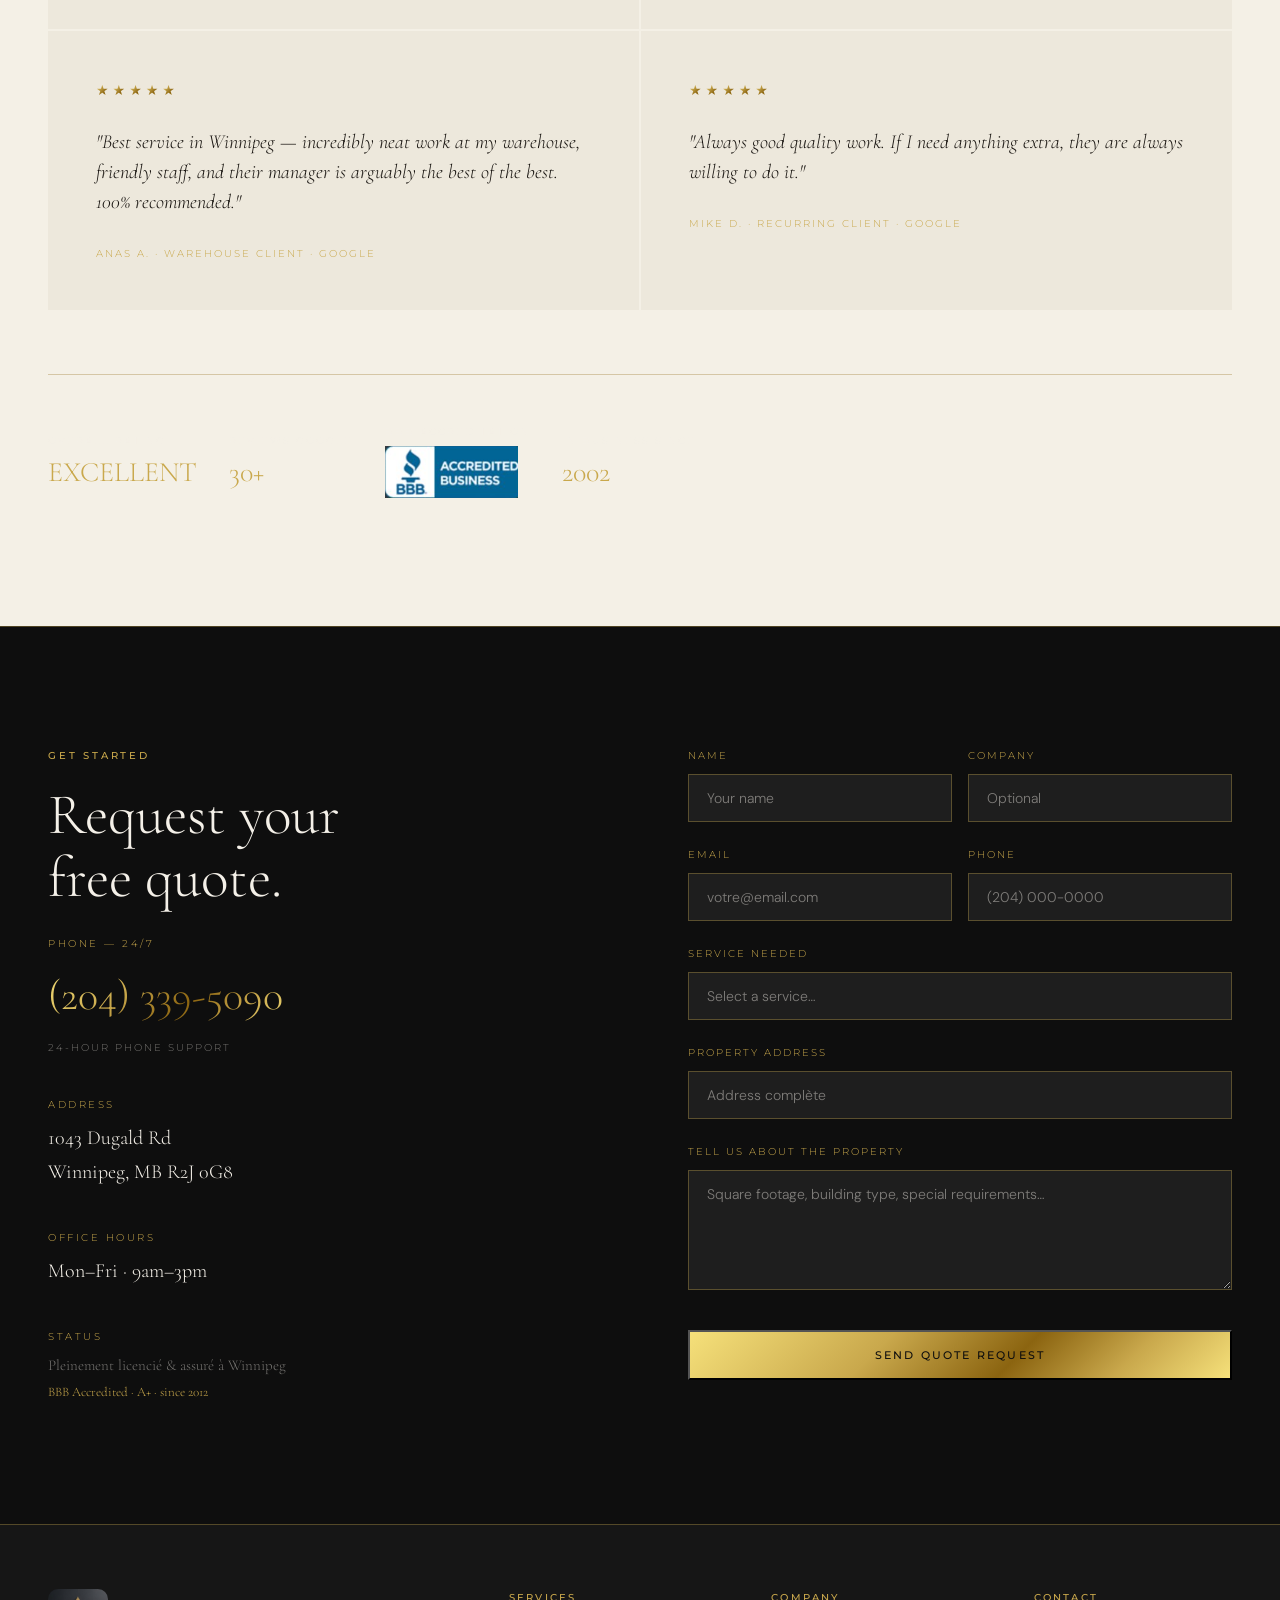
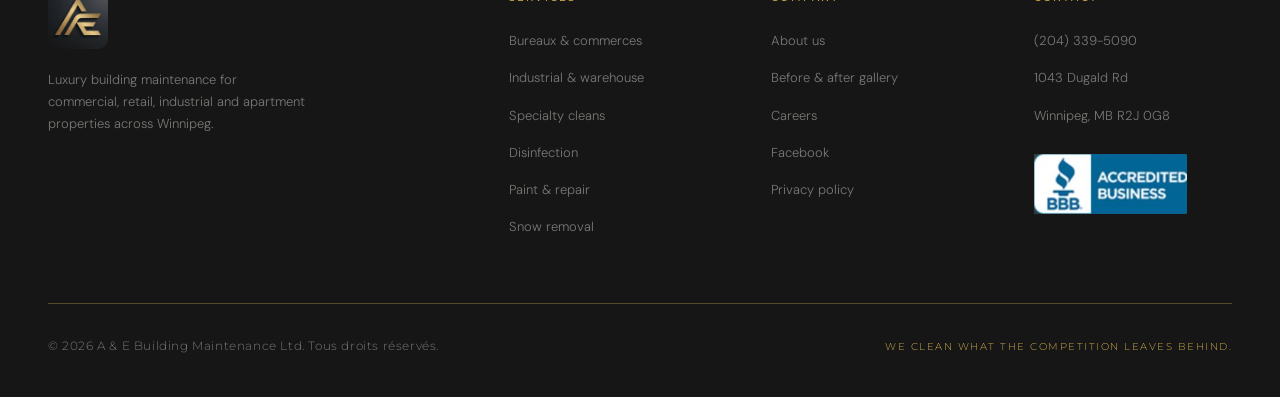
==== commit 3c6d943e: "Add files via upload" ====
--- a/index.html
+++ b/index.html
@@ -214,7 +214,7 @@
 .hero-phone {
   font-size: 13px;
   color: var(--muted);
-  margin-top: -28px;
+  margin-top: 20px;
   margin-bottom: 40px;
   font-family: var(--font-util);
   letter-spacing: 0.05em;
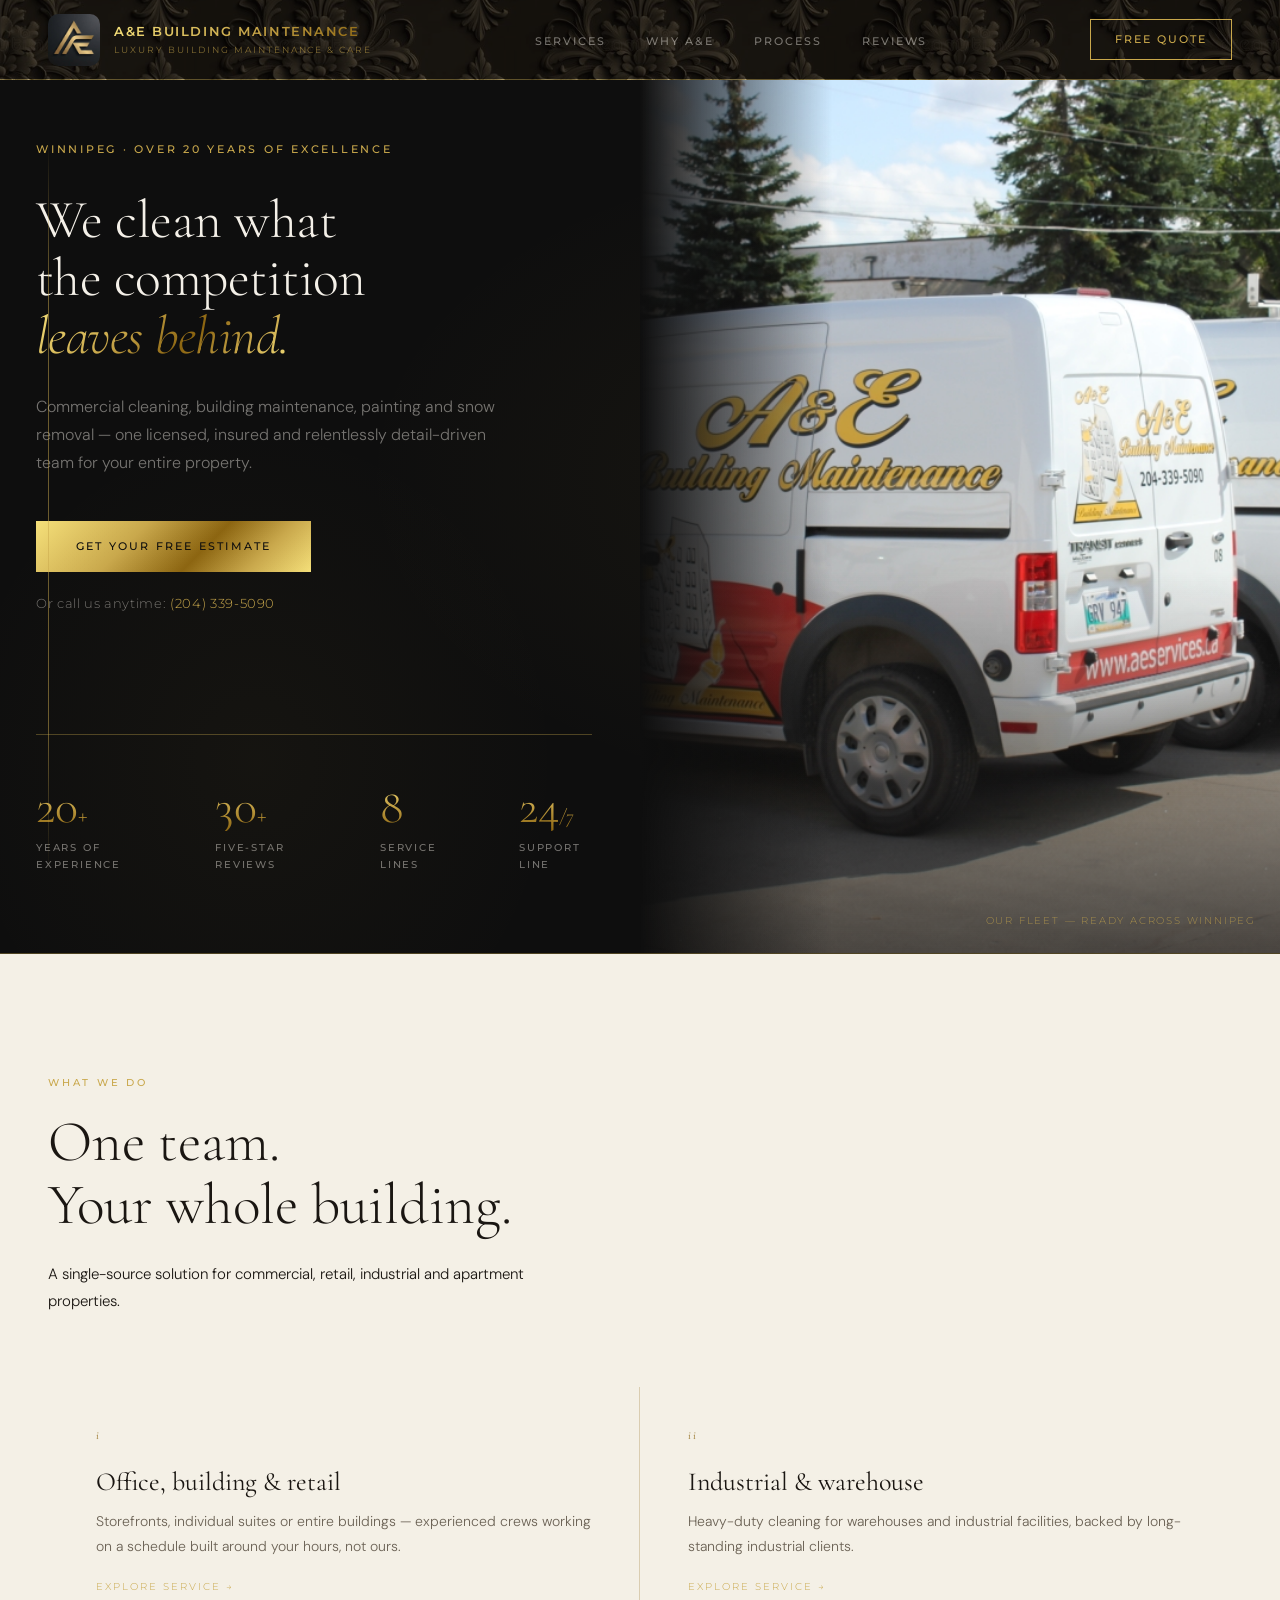
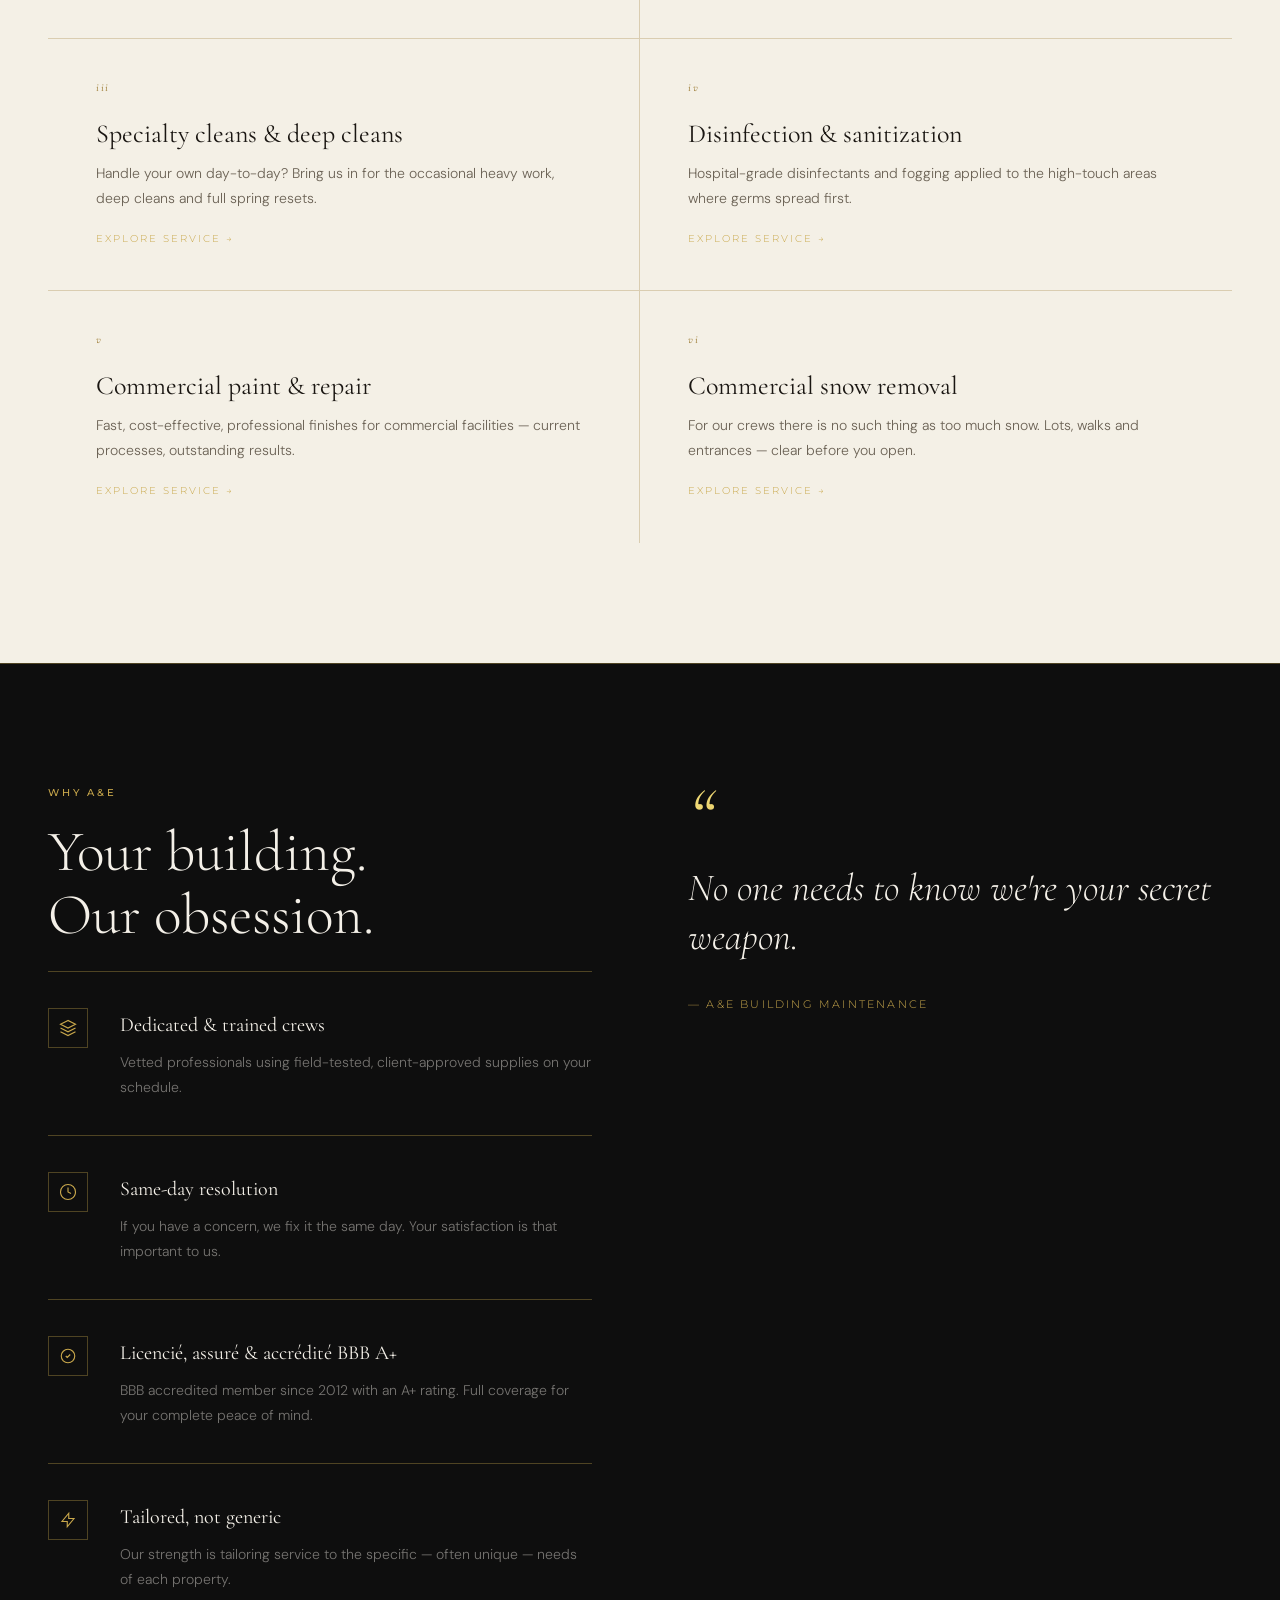
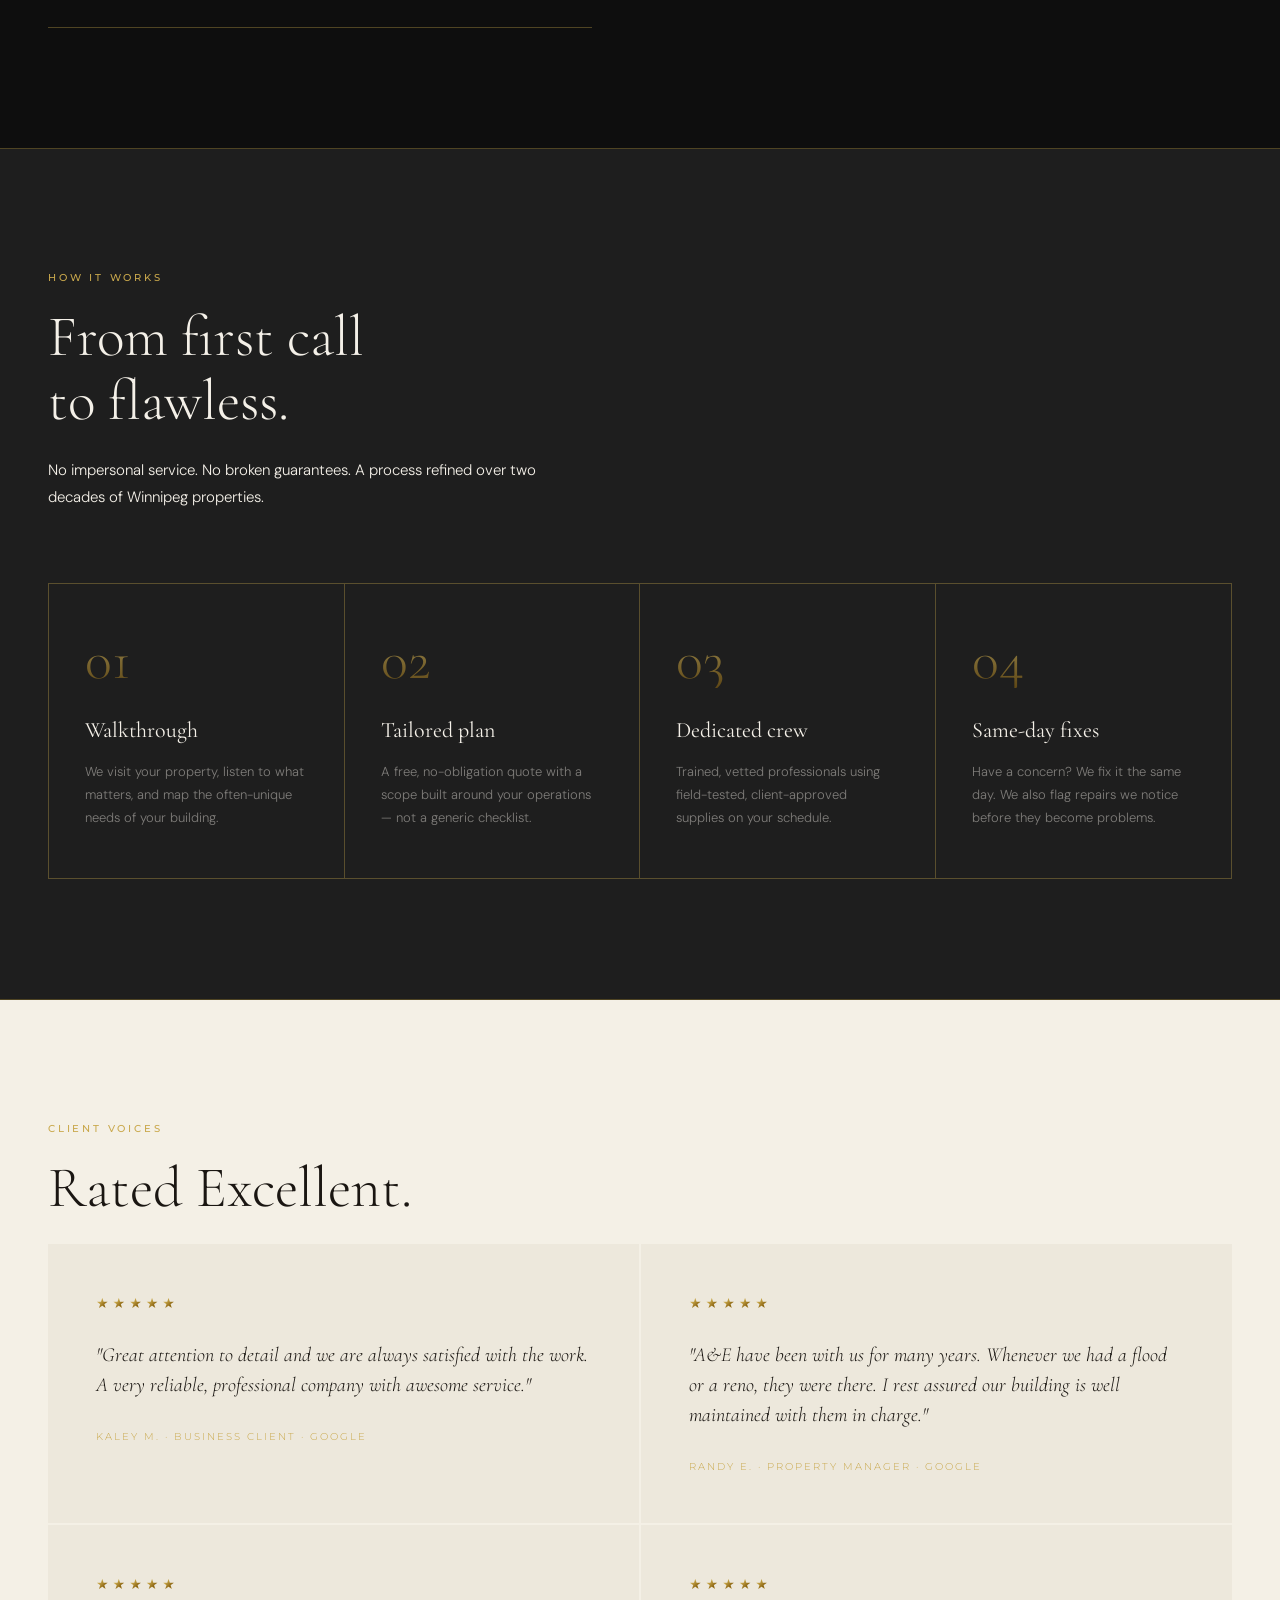
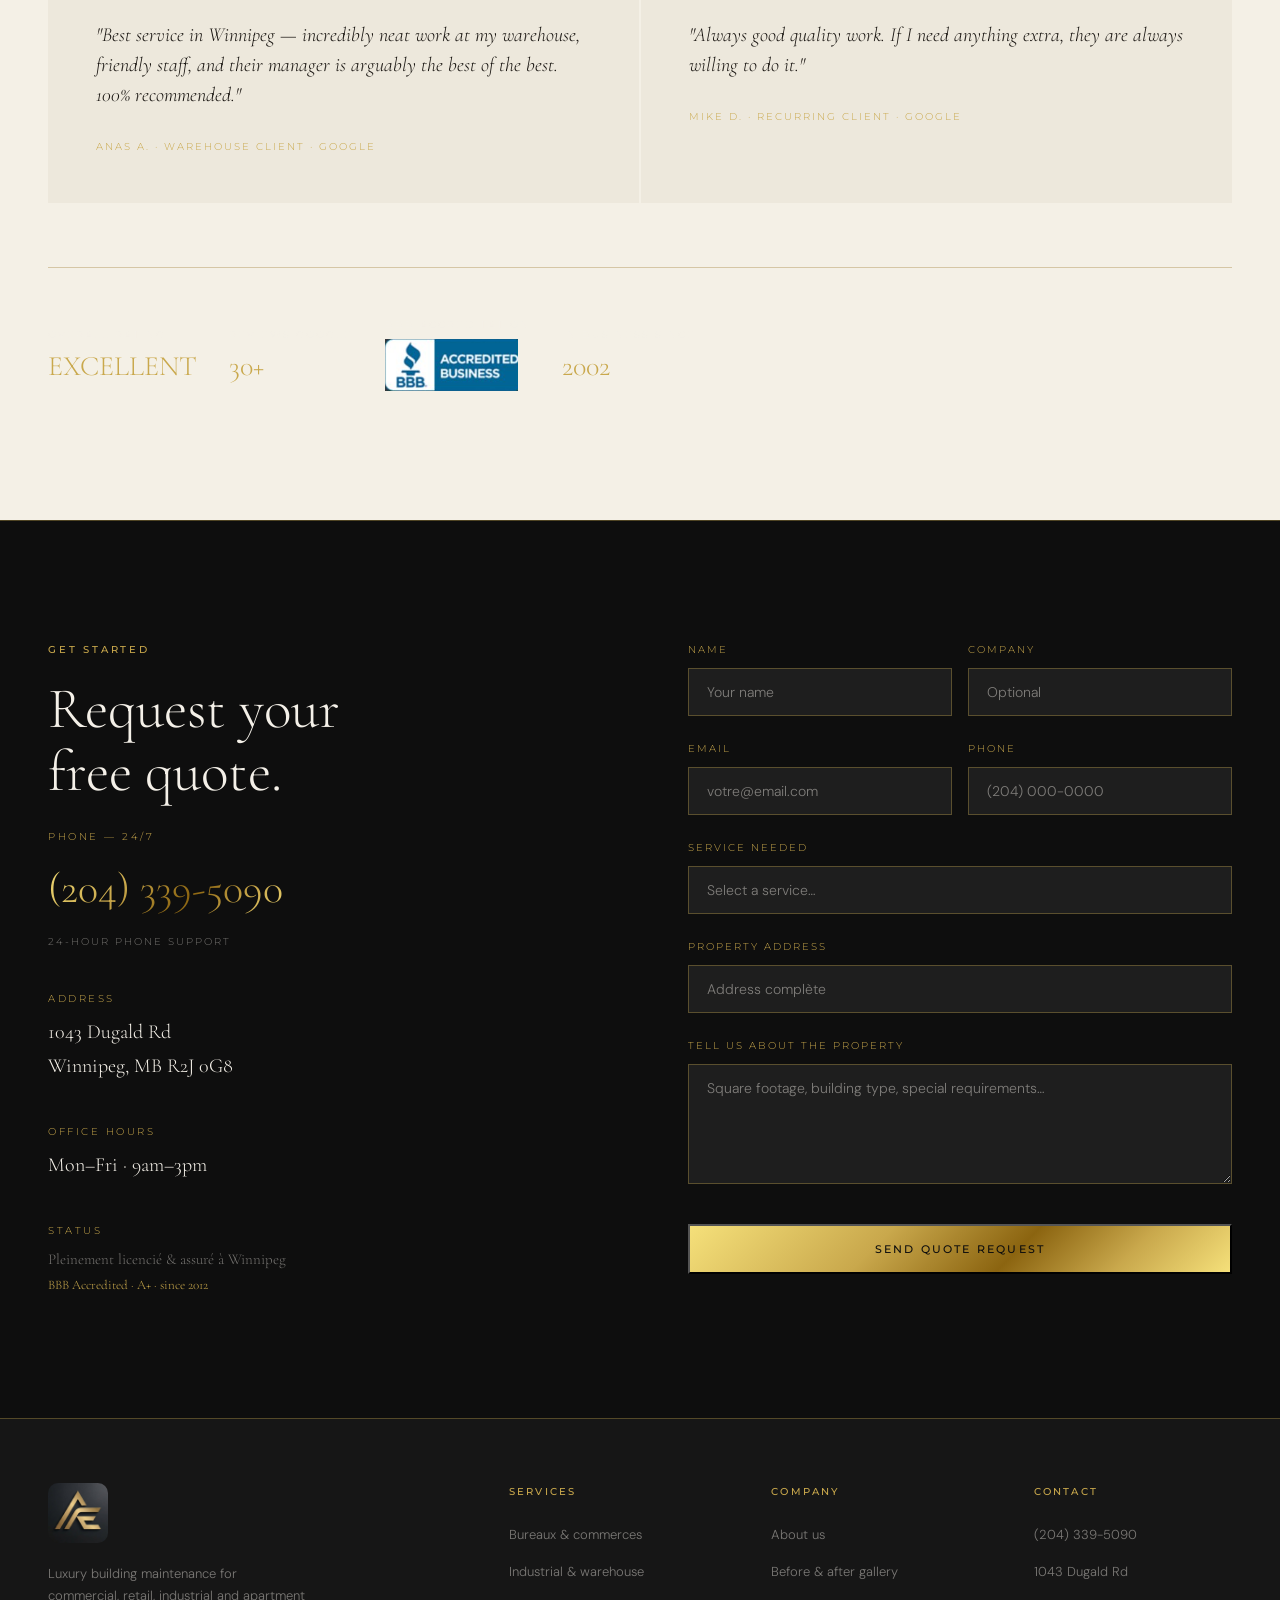
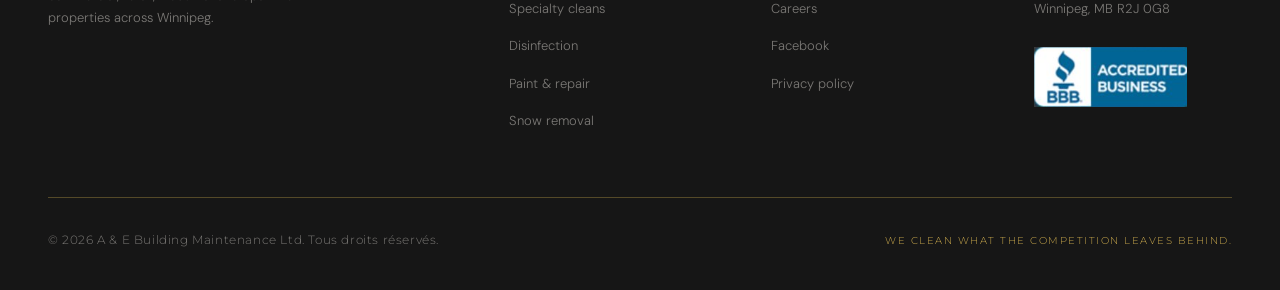
==== commit 9c0157fa: "Add files via upload" ====
--- a/index.html
+++ b/index.html
@@ -177,7 +177,7 @@
   display: flex;
   flex-direction: column;
   justify-content: center;
-  padding-top: 120px;
+  padding-top: 140px;
   padding-bottom: 80px;
 }
 .hero-photo {
@@ -230,11 +230,11 @@
 }
 .hero h1 {
   font-family: var(--font-disp);
-  font-size: clamp(52px, 7vw, 96px);
+  font-size: clamp(40px, 4.2vw, 64px);
   font-weight: 300;
-  line-height: 1.05;
+  line-height: 1.08;
   letter-spacing: -0.01em;
-  margin-bottom: 32px;
+  margin-bottom: 28px;
 }
 .hero h1 em {
   font-style: italic;
@@ -246,8 +246,8 @@
   font-weight: 300;
   color: var(--muted);
   max-width: 480px;
-  margin-bottom: 56px;
-  line-height: 1.8;
+  margin-bottom: 44px;
+  line-height: 1.75;
 }
 .hero-actions {
   display: flex;
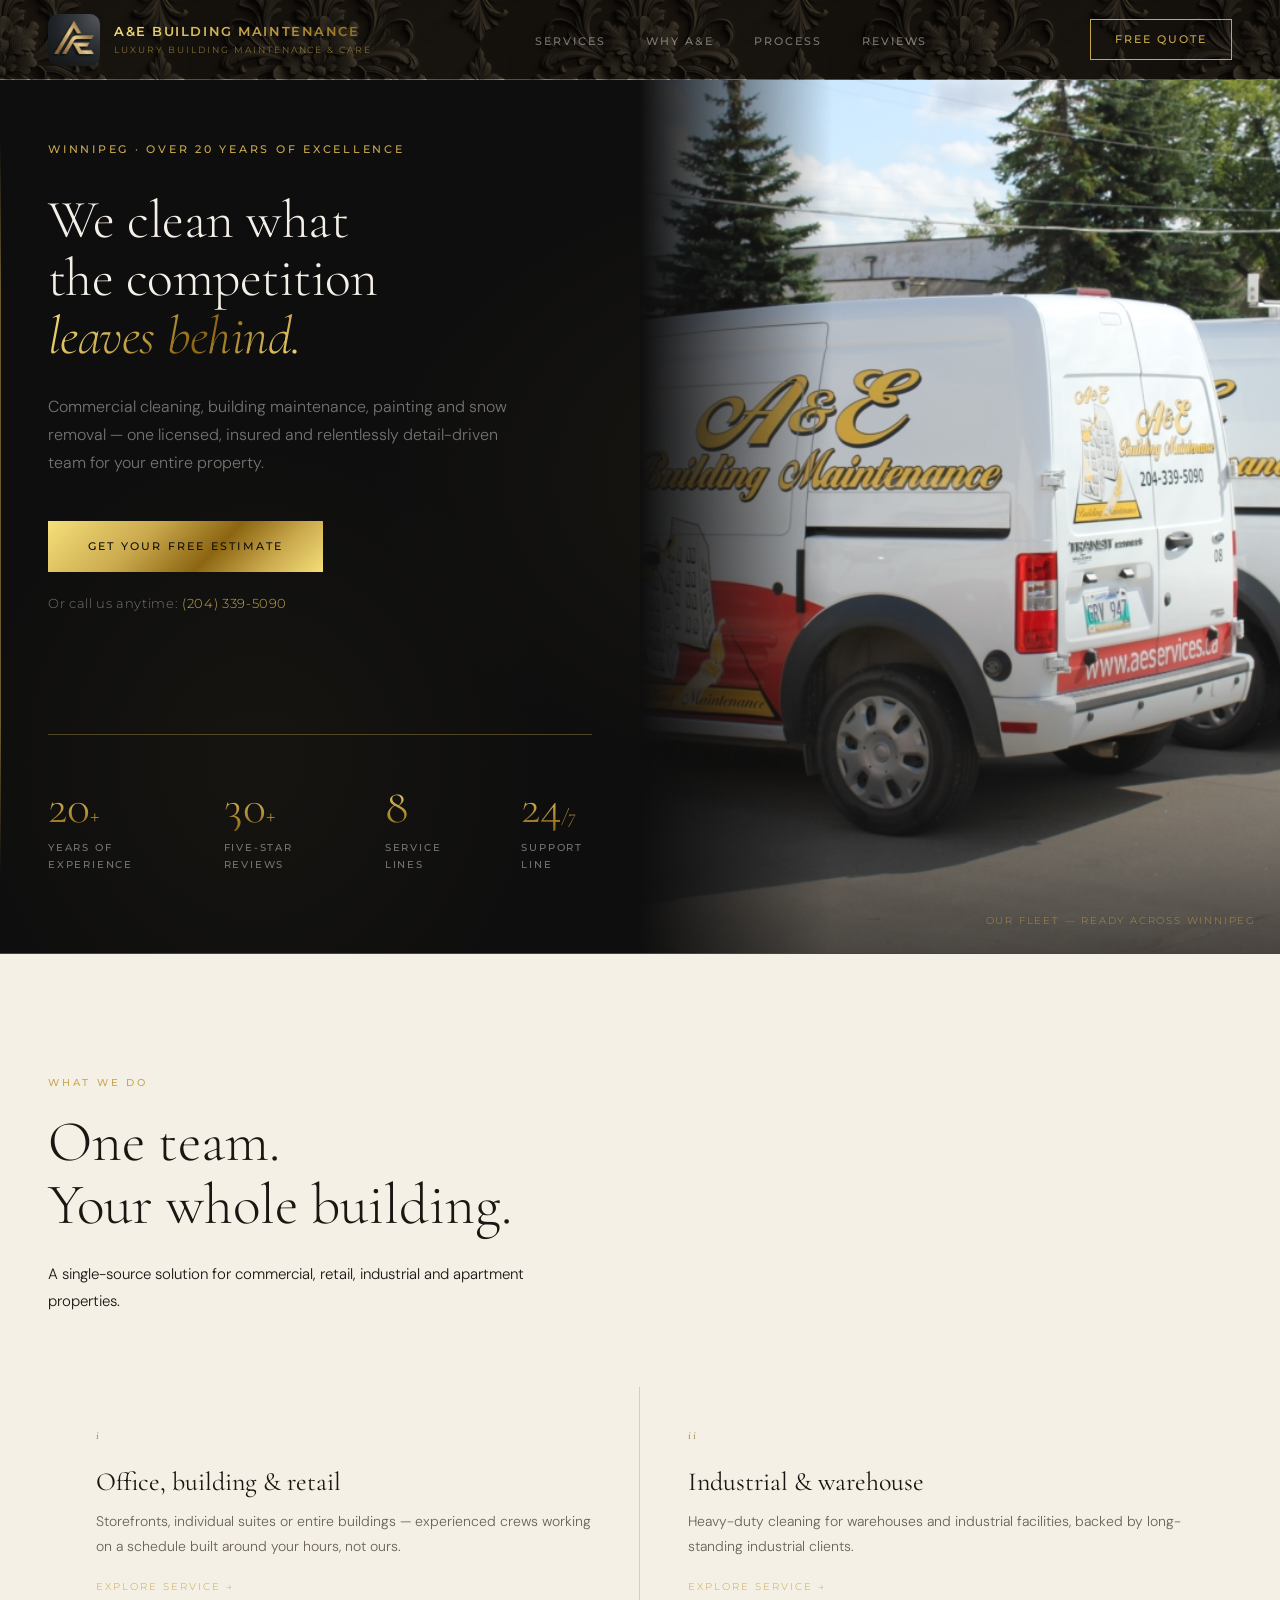
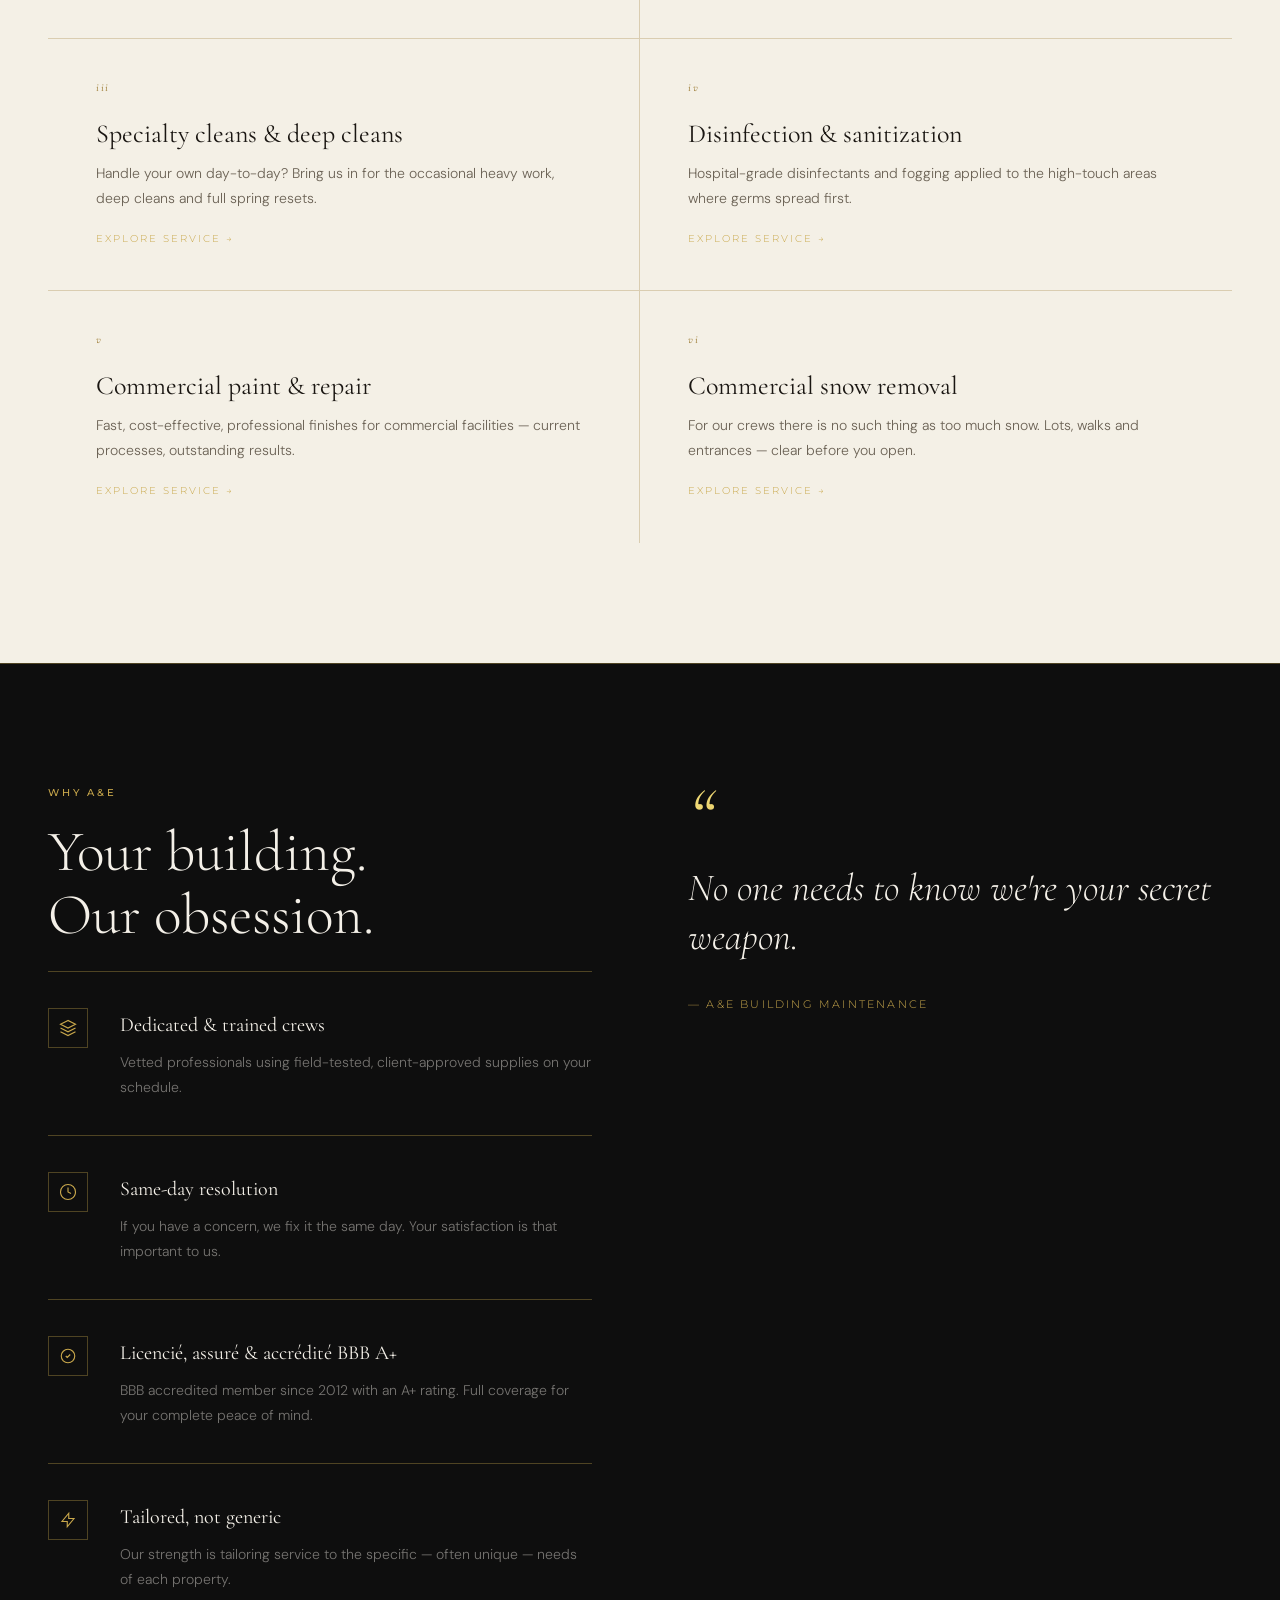
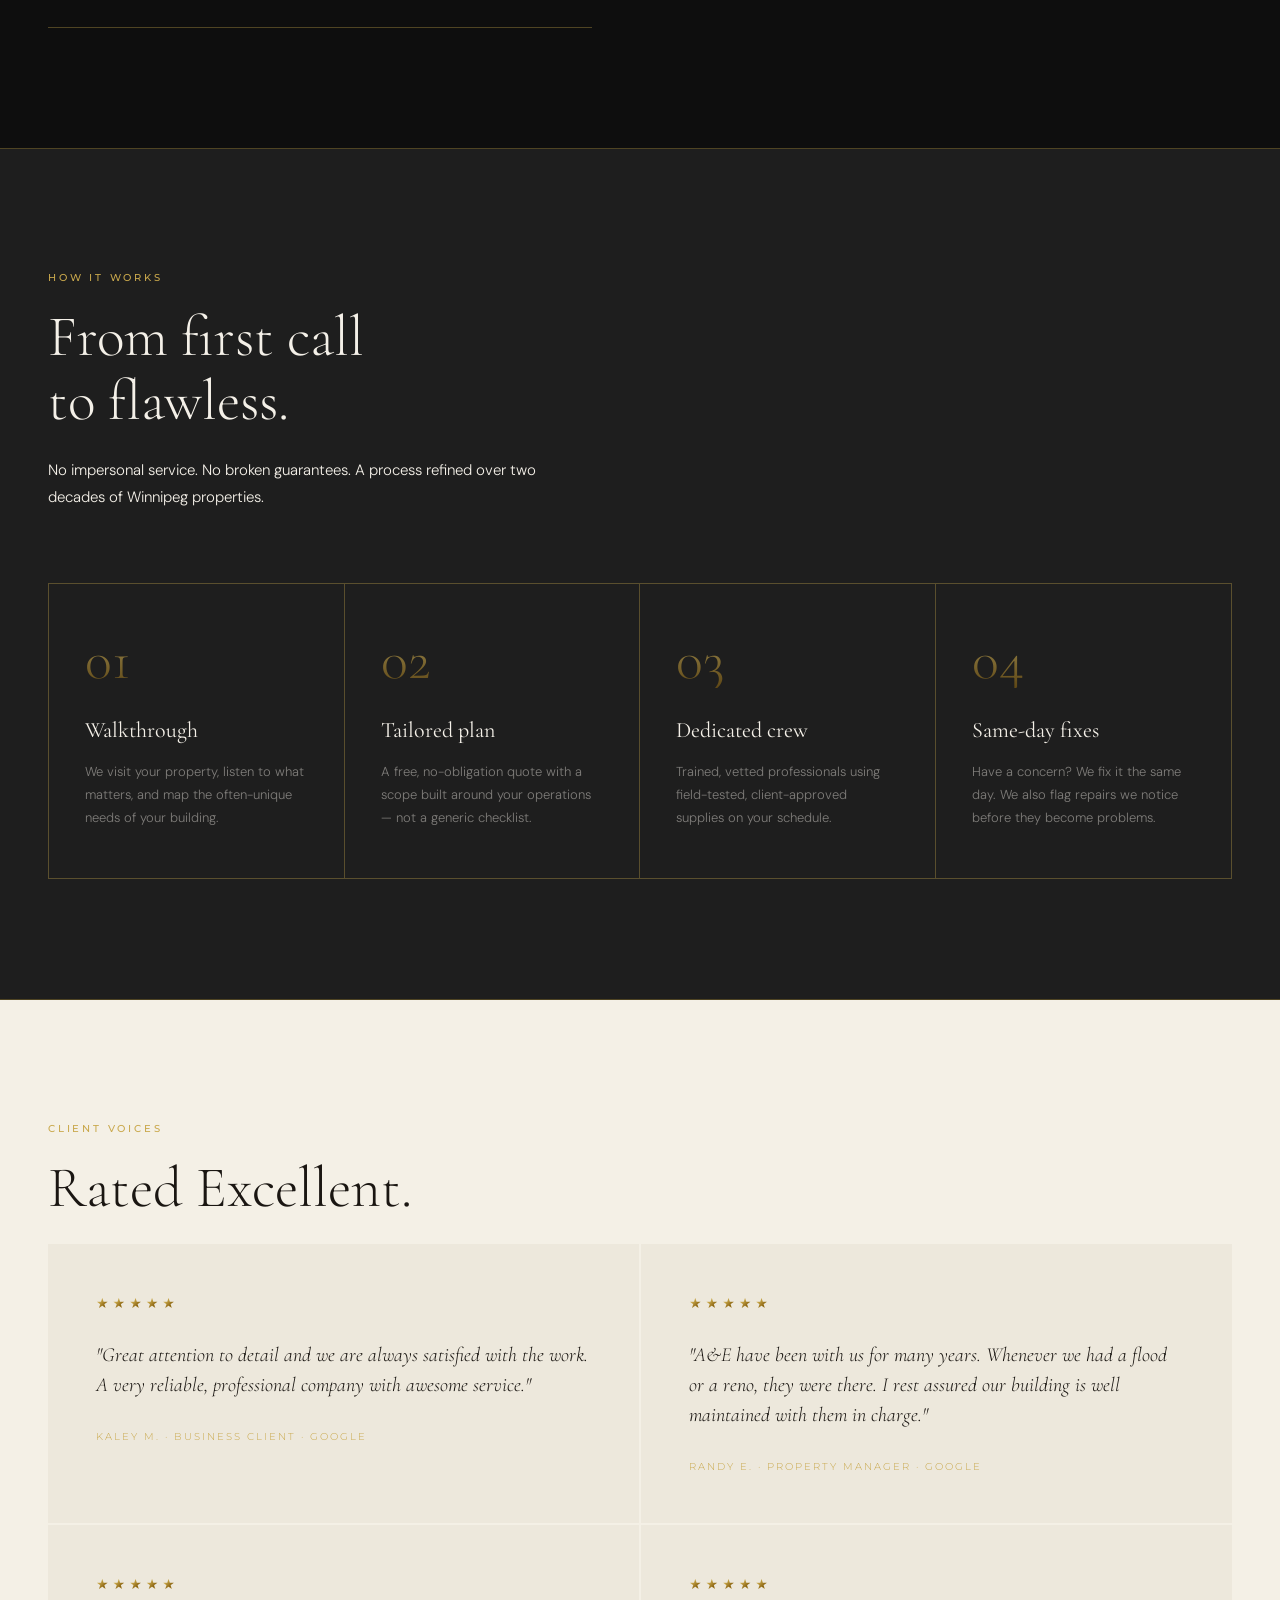
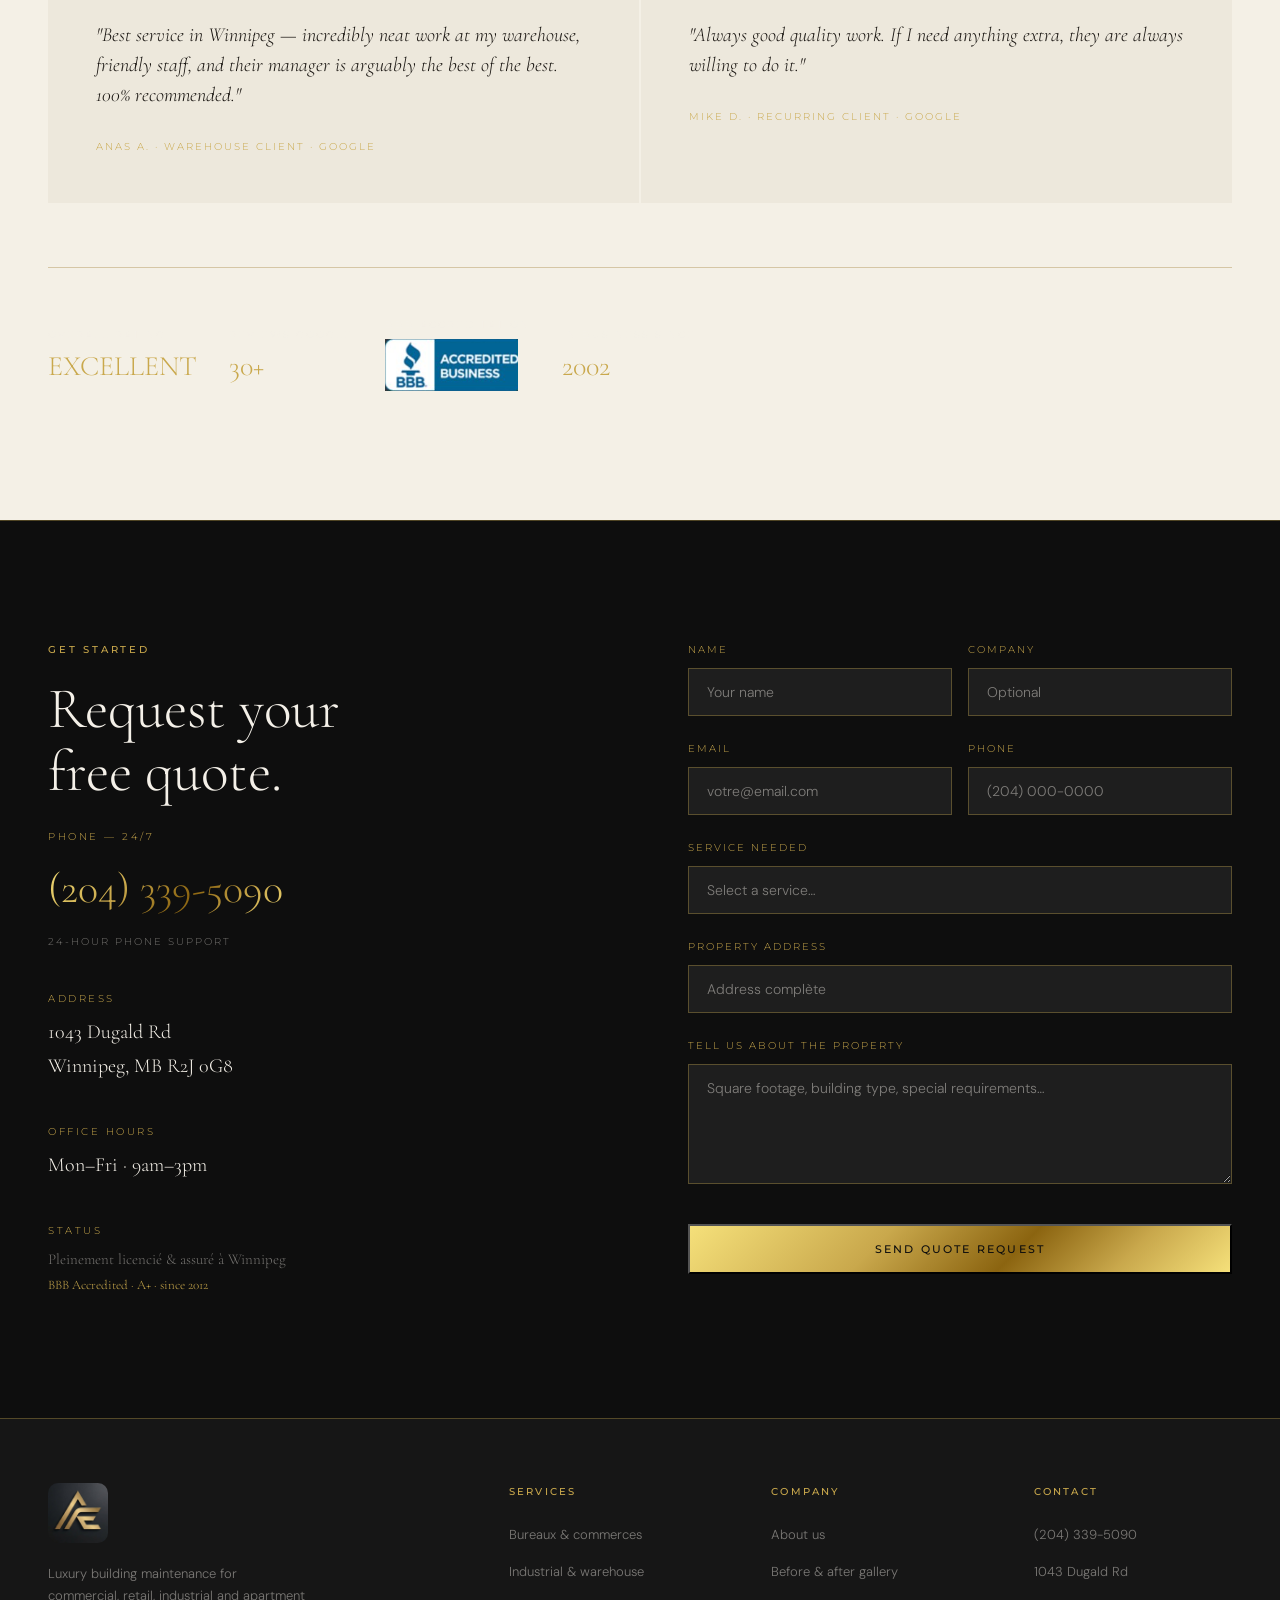
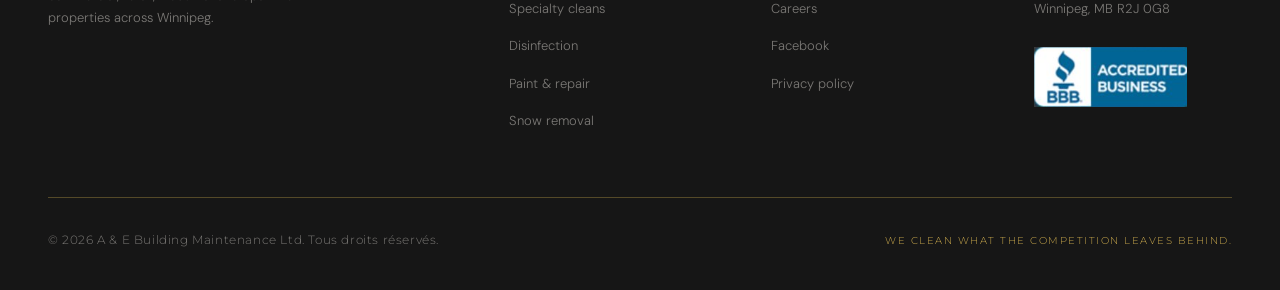
==== commit f75577ae: "Add files via upload" ====
--- a/index.html
+++ b/index.html
@@ -156,7 +156,7 @@
 .hero::after {
   content: '';
   position: absolute;
-  left: 48px;
+  left: 0;
   top: 140px;
   bottom: 80px;
   width: 1px;
@@ -172,7 +172,7 @@
 }
 .hero-inner {
   max-width: 820px;
-  padding-left: 36px;
+  padding-left: 48px;
   padding-right: 48px;
   display: flex;
   flex-direction: column;
@@ -707,7 +707,7 @@
   .hero-layout { grid-template-columns: 1fr; }
   .hero-inner { padding: 100px 24px 48px; max-width: 100%; }
   .hero-photo { min-height: 300px; }
-  .hero::after { left: 24px; top: 100px; }
+  .hero::after { left: 0; top: 100px; }
   .hero-stats { gap: 32px; flex-wrap: wrap; }
   .services-grid { grid-template-columns: 1fr; }
   .service-item { border-right: none !important; }
